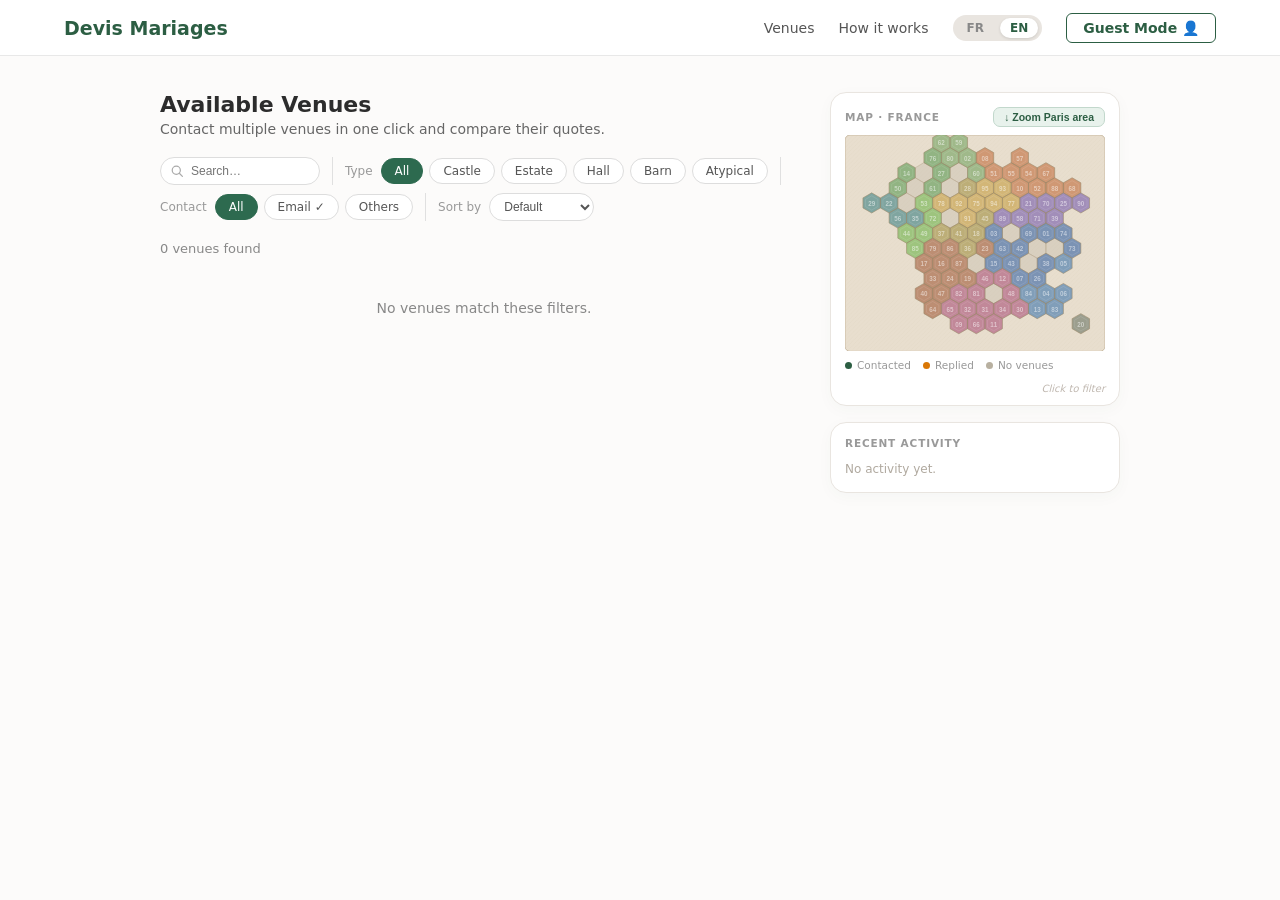
==== frontend/index.html @ 8d4e0001 "Add supervisor account that can always log in SUPERVISOR_EMAIL/SUPERVISOR_PASSWORD in .env define an" ====
<!DOCTYPE html>
<html lang="fr">
<head>
  <meta charset="UTF-8" />
  <meta name="viewport" content="width=device-width, initial-scale=1.0" />
  <title>Devis Mariages</title>
  <style>
    * { box-sizing: border-box; margin: 0; padding: 0; }
    body { font-family: system-ui, sans-serif; background: #f9f9f9; color: #111; }

    /* ── Navbar ── */
    nav {
      background: #fff;
      border-bottom: 1px solid #e8e8e8;
      padding: 0 5%;
      height: 56px;
      display: flex;
      align-items: center;
      justify-content: space-between;
      position: sticky;
      top: 0;
      z-index: 10;
    }
    .nav-logo { font-size: 17px; font-weight: 700; color: #2d6a4f; text-decoration: none; }
    .nav-links { display: flex; gap: 24px; align-items: center; }
    .nav-links a { font-size: 14px; color: #555; text-decoration: none; }
    .nav-links a:hover { color: #2d6a4f; }
    .nav-links .btn-login {
      padding: 6px 16px;
      border: 1px solid #2d6a4f;
      border-radius: 6px;
      color: #2d6a4f;
      font-weight: 600;
    }
    .nav-links .btn-login:hover { background: #2d6a4f; color: #fff; }

    .mode-toggle {
      display: flex;
      align-items: center;
      gap: 6px;
      background: #f3f3f3;
      border-radius: 20px;
      padding: 3px 4px;
      font-size: 12px;
      font-weight: 600;
    }
    .mode-toggle span {
      padding: 3px 10px;
      border-radius: 16px;
      cursor: pointer;
      color: #888;
      transition: all 0.15s;
    }
    .mode-toggle span.active-dev  { background: #fff; color: #e67e22; box-shadow: 0 1px 3px rgba(0,0,0,0.12); }
    .mode-toggle span.active-int  { background: #fff; color: #2d6a4f; box-shadow: 0 1px 3px rgba(0,0,0,0.12); }

    /* ── Container ── */
    .container { width: 75%; margin: 36px auto; }
    h1 { font-size: 22px; margin-bottom: 4px; }
    p.sub { color: #666; font-size: 14px; margin-bottom: 20px; }

    /* ── Dashboard layout (gallery + sidebar) ── */
    .dashboard-layout { display: flex; align-items: flex-start; gap: 22px; }
    .main-col { flex: 1; min-width: 0; }
    .sidebar { width: 290px; flex-shrink: 0; display: flex; flex-direction: column; gap: 16px; position: sticky; top: 20px; }

    /* ── Map card ── */
    .map-card {
      background: #fff;
      border: 1px solid #e9e5e0;
      border-radius: 16px;
      padding: 14px 14px 11px;
      box-shadow: 0 4px 16px rgba(44, 94, 67, 0.03);
    }
    .map-card-header {
      display: flex; justify-content: space-between; align-items: center;
      margin-bottom: 8px;
    }
    .map-card-title {
      font-size: 10.5px; font-weight: 700; color: #999;
      text-transform: uppercase; letter-spacing: 0.08em;
    }
    .map-card-actions { display: flex; gap: 6px; align-items: center; }
    .map-clear-btn {
      font-size: 10px; background: none; border: 1px solid #e9e5e0;
      border-radius: 5px; padding: 1px 7px; cursor: pointer;
      color: #2c5e43; font-weight: 600;
    }
    .map-clear-btn:hover { background: #fafafa; }
    .map-zoom-btn {
      font-size: 10.5px; padding: 3px 10px; border-radius: 7px;
      cursor: pointer; font-weight: 700; border: 1px solid; transition: all 0.2s;
      background: #e8f2ec; border-color: #c2d8cc; color: #2c5e43;
    }
    .map-zoom-btn.active { background: #fbf3e3; border-color: #e0c880; color: #8a6a20; }
    .map-svg-wrap svg { display: block; margin: 0 auto; max-width: 100%; height: auto; }
    .map-svg-wrap .hex-tile { cursor: pointer; }
    .map-svg-wrap .hex-tile.no-venues { cursor: default; }
    .map-legend { display: flex; gap: 12px; padding-top: 8px; flex-wrap: wrap; align-items: center; }
    .map-legend-item { display: flex; gap: 5px; align-items: center; font-size: 10.5px; color: #999; }
    .map-legend-dot { width: 7px; height: 7px; border-radius: 50%; flex-shrink: 0; }
    .map-legend-hint { margin-left: auto; font-size: 10px; color: #c0b8b0; font-style: italic; }

    /* ── Activity feed card ── */
    .activity-card {
      background: #fff;
      border: 1px solid #e9e5e0;
      border-radius: 16px;
      padding: 14px 14px 4px;
      box-shadow: 0 4px 16px rgba(44, 94, 67, 0.03);
      max-height: 420px;
      overflow-y: auto;
    }
    .activity-card-title {
      font-size: 10.5px; font-weight: 700; color: #999;
      text-transform: uppercase; letter-spacing: 0.08em;
      margin-bottom: 13px;
    }
    .feed-empty { font-size: 12px; color: #b0a99f; padding-bottom: 12px; }
    .feed-item { display: flex; gap: 10px; padding-bottom: 15px; position: relative; }
    .feed-line { position: absolute; left: 5px; top: 13px; bottom: 0; width: 1px; background: #e9e5e0; }
    .feed-dot {
      width: 11px; height: 11px; border-radius: 50%; flex-shrink: 0; margin-top: 2px;
      box-shadow: 0 0 0 3px rgba(0,0,0,0.06);
      transition: box-shadow 0.4s;
    }
    .feed-item-new .feed-dot { box-shadow: 0 0 0 4px rgba(44,94,67,0.18); }
    .feed-item-new .feed-action { color: #2c5e43; }
    .feed-body { flex: 1; min-width: 0; }
    .feed-action { font-size: 12.5px; font-weight: 600; color: #1a1a1a; transition: color 0.4s; }
    .feed-venue { font-size: 11.5px; color: #999; overflow: hidden; text-overflow: ellipsis; white-space: nowrap; }
    .feed-time { font-size: 10.5px; color: #c0b8b0; margin-top: 1px; }

    /* ── Outreach choice popover ── */
    .choice-popover {
      position: fixed;
      z-index: 200;
      background: #fff;
      border-radius: 10px;
      box-shadow: 0 8px 28px rgba(0,0,0,0.14), 0 1px 6px rgba(0,0,0,0.07);
      border: 1px solid #e9e5e0;
      overflow: hidden;
      min-width: 200px;
      animation: slideUp 0.14s ease;
    }
    .choice-popover-header { padding: 8px 12px 6px; border-bottom: 1px solid #e9e5e0; }
    .choice-popover-title {
      font-size: 10.5px; font-weight: 700; color: #999;
      text-transform: uppercase; letter-spacing: 0.06em;
    }
    .choice-popover-venue { font-size: 11px; color: #888; margin-top: 1px; overflow: hidden; text-overflow: ellipsis; white-space: nowrap; }
    .choice-popover-body { padding: 5px 6px; }
    .choice-option {
      width: 100%; display: flex; align-items: center; gap: 10px;
      padding: 8px 10px; background: none; border: none; border-radius: 7px;
      cursor: pointer; text-align: left; transition: background 0.12s; font-family: inherit;
    }
    .choice-option:hover { background: #eef4f0; }
    .choice-option.form:hover { background: #faf2e1; }
    .choice-option.disabled { opacity: 0.55; cursor: default; }
    .choice-option.disabled:hover { background: none; }
    .choice-option-icon {
      width: 28px; height: 28px; border-radius: 7px; flex-shrink: 0;
      display: flex; align-items: center; justify-content: center;
    }
    .choice-option-icon.email { background: #e8f2ec; }
    .choice-option-icon.form { background: #fbf3e3; }
    .choice-option-icon.call { background: #f0f0f0; }
    .choice-option-text { display: flex; flex-direction: column; }
    .choice-option-label { font-size: 12.5px; font-weight: 600; color: #1a1a1a; display: flex; align-items: center; gap: 6px; }
    .choice-option-desc { font-size: 10.5px; color: #999; }
    .choice-soon-badge {
      font-size: 9px; font-weight: 700; padding: 1px 5px; border-radius: 5px;
      background: #f0f0f0; color: #999; text-transform: uppercase; letter-spacing: 0.05em;
    }
    .choice-divider { margin: 3px 0 2px; border-top: 1px dashed #e9e5e0; }

    /* ── Auto-fill form modal ── */
    .autoform-card { width: 560px; }
    .autoform-header {
      padding: 16px 20px 14px; border-bottom: 1px solid #eee;
      display: flex; justify-content: space-between; align-items: flex-start;
    }
    .autoform-title { font-size: 14.5px; font-weight: 700; color: #1a1a1a; }
    .autoform-subtitle { font-size: 12px; color: #999; margin-top: 2px; }
    .autoform-header-actions { display: flex; gap: 8px; align-items: center; }
    .autoform-link {
      font-size: 10.5px; color: #b8975e; text-decoration: none;
      border: 1px solid #e0c880; border-radius: 6px; padding: 2px 8px; font-weight: 600;
    }
    .autoform-link:hover { background: #fbf3e3; }
    .autoform-badge {
      font-size: 10.5px; padding: 2px 9px; background: #fbf3e3; color: #b8975e;
      border-radius: 8px; font-weight: 700;
    }
    .autoform-info {
      padding: 8px 20px; background: #fffbeb; border-bottom: 1px solid #fde68a;
      font-size: 12px; color: #92400e;
    }
    .autoform-fields {
      overflow-y: auto; padding: 14px 20px;
      display: flex; flex-direction: column; gap: 11px; max-height: 50vh;
    }
    .autoform-field-head { display: flex; justify-content: space-between; margin-bottom: 4px; }
    .autoform-field-label {
      font-size: 10.5px; font-weight: 700; color: #999;
      text-transform: uppercase; letter-spacing: 0.04em;
    }
    .autoform-required { color: #e57373; margin-left: 3px; }
    .autoform-field-status { font-size: 10px; color: #f59e0b; transition: color 0.2s; }
    .autoform-field-status.auto { color: #aaa; }
    .autoform-field-status.filled { color: #2c5e43; font-weight: 700; }
    .autoform-input {
      width: 100%; padding: 8px 11px; border: 1px solid #e9e5e0; border-radius: 7px;
      font-size: 12px; background: #fafaf8; outline: none; font-family: 'DM Sans', sans-serif;
      color: #1a1a1a; transition: all 0.25s;
    }
    textarea.autoform-input { resize: none; }
    .autoform-input.unmapped { border-color: #fcd34d; background: #fffbeb; }
    .autoform-input.filled { border-color: #a7c4b3; background: #e8f2ec; }
    .autoform-checkbox-row {
      display: flex; align-items: flex-start; gap: 8px; padding: 8px 10px;
      border: 1px solid #e9e5e0; border-radius: 7px; cursor: pointer;
      font-size: 11.5px; color: #666; background: #fafaf8; transition: all 0.25s;
    }
    .autoform-checkbox-row.unmapped { border-color: #fcd34d; background: #fffbeb; }
    .autoform-checkbox-row.filled { border-color: #a7c4b3; background: #e8f2ec; }
    .autoform-checkbox { margin-top: 2px; flex-shrink: 0; cursor: pointer; }
    .autoform-checkbox-label { flex: 1; line-height: 1.4; }
    .autoform-checkbox-row .autoform-field-status { flex-shrink: 0; }
    .autoform-footer {
      padding: 12px 20px; border-top: 1px solid #eee; background: #faf9f7;
      border-bottom-left-radius: 16px; border-bottom-right-radius: 16px;
      display: flex; justify-content: space-between; align-items: center;
    }
    .autoform-btn-fill, .autoform-btn-submit {
      padding: 8px 20px; border: none; border-radius: 7px;
      font-size: 12.5px; font-weight: 700; cursor: pointer; color: #fff;
    }
    .autoform-btn-fill { background: #b8975e; }
    .autoform-btn-fill:disabled { background: #ccc; cursor: default; }
    .autoform-btn-submit { background: #2c5e43; }
    .autoform-btn-submit:disabled { background: #a2bcae; cursor: default; }
    .autoform-done { font-size: 12px; color: #2c5e43; font-weight: 700; }

    /* ── Filter bar ── */
    .filters { display: flex; flex-wrap: wrap; gap: 8px; margin-bottom: 20px; }
    .filters-group { display: flex; gap: 6px; flex-wrap: wrap; align-items: center; }
    .filters-label { font-size: 12px; color: #999; margin-right: 2px; }

    .chip {
      padding: 5px 13px;
      border: 1px solid #ddd;
      border-radius: 20px;
      font-size: 12px;
      cursor: pointer;
      background: #fff;
      color: #555;
      transition: all 0.15s;
      white-space: nowrap;
    }
    .chip:hover { border-color: #2d6a4f; color: #2d6a4f; }
    .chip.active { background: #2d6a4f; border-color: #2d6a4f; color: #fff; }

    .divider { width: 1px; background: #e0e0e0; align-self: stretch; margin: 0 4px; }

    .sort-select {
      padding: 5px 10px;
      border: 1px solid #ddd;
      border-radius: 20px;
      font-size: 12px;
      color: #555;
      background: #fff;
      cursor: pointer;
      outline: none;
    }

    /* ── Count ── */
    .count { font-size: 13px; color: #888; margin-bottom: 12px; }

    /* ── Search box ── */
    .search-wrap { position: relative; display: flex; align-items: center; }
    .search-icon { position: absolute; left: 11px; pointer-events: none; }
    .search-input {
      padding: 6px 26px 6px 30px;
      border: 1px solid #ddd;
      border-radius: 18px;
      font-size: 12px;
      outline: none;
      background: #fff;
      color: #1a1a1a;
      width: 160px;
      transition: border-color 0.15s;
    }
    .search-input:focus { border-color: #2d6a4f; }
    .search-clear {
      position: absolute; right: 8px;
      background: none; border: none;
      font-size: 14px; color: #aaa;
      cursor: pointer; line-height: 1; padding: 0;
    }
    .search-clear:hover { color: #555; }

    /* ── Venue gallery grid ── */
    .venue-grid {
      display: grid;
      grid-template-columns: repeat(auto-fill, minmax(216px, 1fr));
      gap: 14px;
    }
    .venue-card {
      background: #fff;
      border: 1.5px solid #e0e0e0;
      border-radius: 12px;
      overflow: hidden;
      box-shadow: 0 1px 5px rgba(0,0,0,0.05);
      transition: box-shadow 0.15s, border-color 0.15s;
    }
    .venue-card:hover { box-shadow: 0 4px 14px rgba(0,0,0,0.09); }
    .venue-card.status-contacted,
    .venue-card.status-replied { border-color: #a7c4b3; }
    .venue-card.status-retained { border-color: #b8975e; }

    .venue-photo {
      height: 124px;
      position: relative;
      overflow: hidden;
      display: flex;
      align-items: center;
      justify-content: center;
    }
    .venue-photo-label {
      font-size: 10px;
      color: #a09490;
      font-family: monospace;
      letter-spacing: 0.06em;
    }
    .venue-photo.type-château  { background: repeating-linear-gradient(135deg, #ede8f8, #ede8f8 10px, #ddd4f0 10px, #ddd4f0 20px); }
    .venue-photo.type-domaine  { background: repeating-linear-gradient(135deg, #e8f2ec, #e8f2ec 10px, #d6e8dd 10px, #d6e8dd 20px); }
    .venue-photo.type-salle    { background: repeating-linear-gradient(135deg, #f5ede4, #f5ede4 10px, #ecddd0 10px, #ecddd0 20px); }
    .venue-photo.type-ferme    { background: repeating-linear-gradient(135deg, #f0eadf, #f0eadf 10px, #e4d8c8 10px, #e4d8c8 20px); }
    .venue-photo.type-atypique { background: repeating-linear-gradient(135deg, #f0f0e8, #f0f0e8 10px, #e4e4d0 10px, #e4e4d0 20px); }
    .venue-photo-img {
      position: absolute; inset: 0;
      width: 100%; height: 100%;
      object-fit: cover;
    }

    .photo-status-badge {
      position: absolute; top: 8px; right: 8px;
      font-size: 9.5px; font-weight: 700;
      color: #fff; padding: 2px 7px; border-radius: 8px;
    }
    .photo-status-badge.status-retained  { background: #b8975e; }
    .photo-status-badge.status-replied   { background: #d97706; }
    .photo-status-badge.status-contacted { background: rgba(44,94,67,0.82); }
    .photo-contact-badge {
      position: absolute; bottom: 7px; left: 7px;
      color: #fff;
      font-size: 9px; font-weight: 700; padding: 2px 7px; border-radius: 6px;
    }
    .photo-contact-badge.badge-email-verified { background: rgba(44,94,67,0.9); }
    .photo-contact-badge.badge-email          { background: rgba(122,112,104,0.9); }
    .photo-contact-badge.badge-form           { background: rgba(184,151,94,0.9); }
    .photo-contact-badge.badge-phone          { background: rgba(90,90,90,0.9); }

    .venue-card-body { padding: 9px 11px 11px; }
    .venue-card-name {
      font-size: 12.5px; font-weight: 600; color: #1a1a1a;
      line-height: 1.3; margin-bottom: 3px;
      overflow: hidden; text-overflow: ellipsis; white-space: nowrap;
    }
    .venue-card-meta { font-size: 11px; color: #888; margin-bottom: 4px; }
    .venue-card-price { font-size: 10.5px; color: #a09488; margin-bottom: 7px; }
    .venue-card-price span { font-style: italic; }
    .venue-card-meta a { color: #2d6a4f; text-decoration: none; }
    .venue-card-meta a:hover { text-decoration: underline; }

    .status-picker { display: flex; gap: 3px; margin-bottom: 8px; }
    .status-btn {
      flex: 1; padding: 3px 0;
      font-size: 9px; font-weight: 700; letter-spacing: 0.02em;
      border: 1.5px solid #e5e0db; border-radius: 5px;
      background: transparent; color: #bbb;
      cursor: pointer; transition: all 0.13s;
    }
    .status-btn:hover:not(.active) { border-color: #bbb; color: #888; }
    .status-btn.active[data-status="none"]      { background: #c8c2bb; border-color: #c8c2bb; color: #fff; }
    .status-btn.active[data-status="contacted"] { background: #2c5e43; border-color: #2c5e43; color: #fff; }
    .status-btn.active[data-status="replied"]   { background: #d97706; border-color: #d97706; color: #fff; }
    .status-btn.active[data-status="retained"]  { background: #b8975e; border-color: #b8975e; color: #fff; }

    .venue-card-footer { display: flex; align-items: center; justify-content: space-between; }
    .venue-type-chip { font-size: 10px; font-weight: 600; padding: 2px 7px; border-radius: 10px; }
    .venue-type-chip.château  { background: #f3f0ff; color: #7c3aed; }
    .venue-type-chip.domaine  { background: #e8f2ec; color: #2c5e43; }
    .venue-type-chip.salle    { background: #fff7ed; color: #c2410c; }
    .venue-type-chip.ferme    { background: #fdf4ff; color: #9333ea; }
    .venue-type-chip.atypique { background: #fef9c3; color: #92400e; }

    button.venue-card-action {
      font-size: 10.5px; padding: 4px 10px;
      background: #2d6a4f; color: #fff;
      border: none; border-radius: 6px;
      cursor: pointer; font-weight: 600;
      transition: background 0.2s;
    }
    button.venue-card-action:disabled { cursor: wait; opacity: 0.75; }
    button.venue-card-action.contacted { background: #a7c4b3; }

    .state-msg { color: #888; font-size: 14px; padding: 32px 0; text-align: center; }

    /* ── Global Updates ── */
    body { font-family: system-ui, sans-serif; background: #fcfbfa; color: #2c2c2c; }
    .nav-logo { color: #2c5e43; font-family: system-ui, sans-serif; font-size: 19px; }
    .nav-links .btn-login { border-color: #2c5e43; color: #2c5e43; transition: all 0.2s; }
    .nav-links .btn-login:hover { background: #2c5e43; color: #fff; }
    .mode-toggle span.active-int { color: #2c5e43; }
    
    .form-group {
      margin-bottom: 18px;
      display: flex;
      flex-direction: column;
      gap: 6px;
    }
    .form-group label {
      font-size: 11px;
      font-weight: 600;
      color: #888;
      text-transform: uppercase;
      letter-spacing: 0.5px;
    }
    .form-group input, .form-group textarea {
      padding: 10px 14px;
      border: 1px solid #ddd;
      border-radius: 8px;
      font-size: 14px;
      background: #fafafa;
      color: #111;
      outline: none;
      transition: all 0.2s;
    }
    .form-group input:focus, .form-group textarea:focus {
      border-color: #2c5e43;
      background: #fff;
      box-shadow: 0 0 0 3px rgba(44, 94, 67, 0.1);
    }
    .form-row {
      display: flex;
      gap: 12px;
    }
    .form-row .form-group {
      flex: 1;
    }

    /* ── Wedding Project Card ── */
    .project-card {
      background: #fff;
      border: 1px solid #e9e5e0;
      border-radius: 16px;
      padding: 20px 24px;
      margin-bottom: 24px;
      box-shadow: 0 4px 16px rgba(44, 94, 67, 0.03);
    }
    .project-header {
      display: flex;
      justify-content: space-between;
      align-items: center;
    }
    .project-header h3 {
      font-size: 16px;
      color: #2c5e43;
      font-weight: 700;
      margin-bottom: 2px;
    }
    .project-sub {
      font-size: 13px;
      color: #666;
    }
    .btn-edit-project {
      padding: 6px 14px;
      background: #fff;
      border: 1px solid #2c5e43;
      color: #2c5e43;
      border-radius: 8px;
      font-size: 12px;
      font-weight: 600;
      cursor: pointer;
      transition: all 0.2s;
    }
    .btn-edit-project:hover {
      background: #2c5e43;
      color: #fff;
    }
    .project-divider {
      border: 0;
      height: 1px;
      background: #e9e5e0;
      margin: 16px 0;
    }
    .project-form {
      transition: all 0.3s ease;
    }
    .project-footer {
      display: flex;
      justify-content: space-between;
      align-items: center;
      margin-top: 12px;
    }
    .save-indicator {
      font-size: 12px;
      color: #2c5e43;
      font-weight: 500;
      opacity: 0;
      transition: opacity 0.3s;
    }
    .save-indicator.visible {
      opacity: 1;
    }
    .btn-reset-profile {
      background: none;
      border: none;
      color: #c0392b;
      font-size: 12px;
      cursor: pointer;
      text-decoration: underline;
    }
    .btn-reset-profile:hover { color: #a93226; }

    /* ── Modal Overlay ── */
    .modal-overlay {
      position: fixed;
      top: 0; left: 0; width: 100vw; height: 100vh;
      background: rgba(0, 0, 0, 0.4);
      backdrop-filter: blur(8px);
      z-index: 500;
      display: flex;
      align-items: center;
      justify-content: center;
    }
    .modal-card {
      background: #fff;
      border-radius: 16px;
      width: 650px;
      max-width: 90%;
      max-height: 90vh;
      box-shadow: 0 20px 48px rgba(0, 0, 0, 0.15);
      display: flex;
      flex-direction: column;
      animation: slideUp 0.3s ease;
    }
    .modal-header {
      padding: 20px 24px;
      border-bottom: 1px solid #eee;
      display: flex;
      justify-content: space-between;
      align-items: center;
    }
    .modal-header h3 {
      font-size: 16px;
      color: #2c5e43;
      font-weight: 700;
    }
    .modal-close {
      background: none;
      border: none;
      font-size: 24px;
      cursor: pointer;
      color: #888;
    }
    .modal-close:hover { color: #111; }
    
    .email-envelope {
      background: #faf9f7;
      padding: 16px 24px;
      border-bottom: 1px solid #eee;
      display: flex;
      flex-direction: column;
      gap: 8px;
    }
    .envelope-row {
      display: flex;
      font-size: 13px;
    }
    .envelope-label {
      font-weight: 600;
      color: #777;
      width: 70px;
    }
    .envelope-val {
      color: #222;
      flex: 1;
      font-family: monospace;
    }
    
    .email-body-container {
      flex: 1;
      padding: 20px;
      background: #fff;
      overflow-y: auto;
      min-height: 300px;
    }
    .preview-iframe {
      width: 100%;
      height: 100%;
      border: none;
      min-height: 320px;
    }
    
    .modal-warning {
      background: #fff3cd;
      border-top: 1px solid #ffeeba;
      color: #856404;
      padding: 12px 24px;
      font-size: 13px;
    }
    
    .modal-actions {
      padding: 16px 24px;
      border-top: 1px solid #eee;
      display: flex;
      justify-content: flex-end;
      gap: 12px;
      background: #faf9f7;
      border-bottom-left-radius: 16px;
      border-bottom-right-radius: 16px;
    }
    .btn-modal-cancel {
      padding: 10px 18px;
      background: #fff;
      border: 1px solid #ddd;
      border-radius: 8px;
      color: #555;
      font-weight: 600;
      cursor: pointer;
      font-size: 13px;
    }
    .btn-modal-cancel:hover { background: #fafafa; }
    .btn-modal-send {
      padding: 10px 24px;
      background: #2c5e43;
      color: #fff;
      border: none;
      border-radius: 8px;
      font-weight: 600;
      cursor: pointer;
      font-size: 13px;
      transition: background 0.2s;
    }
    .btn-modal-send:hover { background: #224933; }
    .btn-modal-send:disabled {
      background: #a2bcae;
      cursor: not-allowed;
    }

    /* Helper styles */
    .hidden { display: none !important; }
    
    @keyframes slideUp {
      from { opacity: 0; transform: translateY(20px); }
      to { opacity: 1; transform: translateY(0); }
    }
    
    .badge-contacted {
      background: #d4edda;
      color: #155724;
      font-weight: 600;
    }
    
    .mode-toggle span.active-lang {
      background: #fff;
      color: #2c5e43;
      box-shadow: 0 1px 3px rgba(0,0,0,0.12);
    }
  </style>
</head>
<body>

  <nav>
    <a class="nav-logo" href="/">Devis Mariages</a>
    <div class="nav-links">
      <a href="#" data-i18n="nav_venues">Nos lieux</a>
      <a href="#" data-i18n="nav_how">Comment ça marche</a>
      <div class="mode-toggle hidden" id="admin-mode-toggle">
        <span id="mode-dev" onclick="setMode('dev')">DEV</span>
        <span id="mode-int" onclick="setMode('int')">INT</span>
      </div>
      <div class="mode-toggle" style="background: #e9e5e0">
        <span id="lang-fr" onclick="setLanguage('fr')">FR</span>
        <span id="lang-en" onclick="setLanguage('en')">EN</span>
      </div>
      <a href="#" class="btn-login" id="user-display" onclick="resetProfile()">Mode Invité</a>
    </div>
  </nav>

  <div class="container">
   <div class="dashboard-layout">
    <div class="main-col">
    <!-- Wedding Project Settings Card -->
    <div id="project-card" class="project-card hidden">
      <div class="project-header">
        <div>
          <h3 data-i18n="project_card_title">Mon Projet de Mariage</h3>
          <p class="project-sub" id="project-summary-text">Aucun projet configuré</p>
        </div>
        <button class="btn-edit-project" id="btn-toggle-project" onclick="toggleProjectForm()" data-i18n="project_card_btn_edit">Modifier le projet</button>
      </div>
      
      <!-- Edit form (collapsible) -->
      <div id="project-form" class="project-form hidden">
        <hr class="project-divider" />
        <div class="form-row">
          <div class="form-group">
            <label for="form-couple-name" data-i18n="project_label_couple">Noms des mariés</label>
            <input type="text" id="form-couple-name" oninput="saveProjectData()" data-i18n-placeholder="project_placeholder_couple" placeholder="ex: Alice & Bob" />
          </div>
          <div class="form-group">
            <label for="form-event-date" data-i18n="project_label_date">Date prévue</label>
            <input type="text" id="form-event-date" oninput="saveProjectData()" data-i18n-placeholder="project_placeholder_date" placeholder="ex: 15 Septembre 2026" />
          </div>
        </div>
        <div class="form-row">
          <div class="form-group">
            <label for="form-guest-count" data-i18n="project_label_guests">Invités</label>
            <input type="number" id="form-guest-count" oninput="saveProjectData()" data-i18n-placeholder="project_placeholder_guests" placeholder="ex: 120" />
          </div>
          <div class="form-group">
            <label for="form-budget" data-i18n="project_label_budget">Budget</label>
            <input type="text" id="form-budget" oninput="saveProjectData()" data-i18n-placeholder="project_placeholder_budget" placeholder="ex: 15 000 €" />
          </div>
        </div>
        <div class="form-group">
          <label for="form-notes" data-i18n="project_label_notes">Informations complémentaires</label>
          <textarea id="form-notes" rows="2" oninput="saveProjectData()" data-i18n-placeholder="project_placeholder_notes" placeholder="ex: Hébergement requis pour 20 personnes..."></textarea>
        </div>
        <div class="project-footer">
          <span class="save-indicator" id="save-status" data-i18n="project_footer_save">Sauvegarde auto ✓</span>
          <button class="btn-reset-profile" onclick="resetProfile()" data-i18n="project_footer_reset">Réinitialiser le profil</button>
        </div>
      </div>
    </div>

    <h1 data-i18n="main_title">Lieux disponibles</h1>
    <p class="sub" id="main-desc-paragraph">Contactez plusieurs lieux en un clic et comparez leurs devis.</p>

    <div class="filters">
      <div class="filters-group">
        <div class="search-wrap">
          <svg class="search-icon" width="13" height="13" viewBox="0 0 16 16" fill="none">
            <circle cx="6.5" cy="6.5" r="5" stroke="#aaa" stroke-width="1.5"/>
            <path d="M10.5 10.5L14 14" stroke="#aaa" stroke-width="1.5" stroke-linecap="round"/>
          </svg>
          <input type="text" id="venue-search" class="search-input" data-i18n-placeholder="search_placeholder" placeholder="Rechercher…" oninput="onSearchInput(this.value)" />
          <button id="search-clear" class="search-clear hidden" onclick="clearSearch()">×</button>
        </div>
      </div>
      <div class="divider"></div>
      <div class="filters-group">
        <span class="filters-label" data-i18n="filter_type">Type</span>
        <span class="chip active" data-filter="type" data-value="" data-i18n="chip_all">Tous</span>
        <span class="chip" data-filter="type" data-value="château" data-i18n="chip_château">Château</span>
        <span class="chip" data-filter="type" data-value="domaine" data-i18n="chip_domaine">Domaine</span>
        <span class="chip" data-filter="type" data-value="salle" data-i18n="chip_salle">Salle</span>
        <span class="chip" data-filter="type" data-value="ferme" data-i18n="chip_ferme">Ferme</span>
        <span class="chip" data-filter="type" data-value="atypique" data-i18n="chip_atypique">Atypique</span>
      </div>
      <div class="divider"></div>
      <div class="filters-group">
        <span class="filters-label" data-i18n="filter_contact">Contact</span>
        <span class="chip active" data-filter="contact" data-value="" data-i18n="chip_all">Tous</span>
        <span class="chip" data-filter="contact" data-value="email" data-i18n="chip_email_verified">Email ✓</span>
        <span class="chip" data-filter="contact" data-value="other" data-i18n="chip_other">Autres</span>
      </div>
      <div class="divider"></div>
      <div class="filters-group">
        <span class="filters-label" data-i18n="filter_sort">Trier</span>
        <select class="sort-select" id="sort">
          <option value="default" data-i18n="sort_default">Par défaut</option>
          <option value="name" data-i18n="sort_name">Nom A–Z</option>
          <option value="dept" data-i18n="sort_dept">Département</option>
        </select>
      </div>
    </div>

    <div class="count" id="count"></div>
    <div id="venue-list"></div>
    </div>

    <!-- Sidebar -->
    <aside class="sidebar">
      <div class="map-card">
        <div class="map-card-header">
          <span class="map-card-title" data-i18n="map_title">Carte · France</span>
          <div class="map-card-actions">
            <button id="map-clear-btn" class="map-clear-btn hidden" onclick="setSelectedDept(null)" data-i18n="map_btn_clear">← Tout</button>
            <button id="map-zoom-btn" class="map-zoom-btn" onclick="toggleIdfMode()"></button>
          </div>
        </div>
        <div class="map-svg-wrap" id="hex-map"></div>
        <div class="map-legend">
          <div class="map-legend-item"><span class="map-legend-dot" style="background:#2c5e43"></span><span data-i18n="map_legend_contacted">Contacté</span></div>
          <div class="map-legend-item"><span class="map-legend-dot" style="background:#d97706"></span><span data-i18n="map_legend_replied">Répondu</span></div>
          <div class="map-legend-item"><span class="map-legend-dot" style="background:#b8b0a0"></span><span data-i18n="map_legend_no_venues">Sans lieu</span></div>
          <span class="map-legend-hint" data-i18n="map_legend_hint">Cliquer pour filtrer</span>
        </div>
      </div>

      <div class="activity-card">
        <div class="activity-card-title" data-i18n="feed_title">Activité récente</div>
        <div id="feed-list"></div>
      </div>
    </aside>
   </div>
  </div>

  <!-- Email Preview Modal -->
  <div id="preview-modal" class="modal-overlay hidden">
    <div class="modal-card">
      <div class="modal-header">
        <h3 data-i18n="modal_title">Aperçu de la demande de devis</h3>
        <button class="modal-close" onclick="closePreviewModal()">&times;</button>
      </div>
      <div class="email-envelope">
        <div class="envelope-row">
          <span class="envelope-label" data-i18n="modal_from">De :</span>
          <span class="envelope-val" id="preview-from"></span>
        </div>
        <div class="envelope-row">
          <span class="envelope-label" data-i18n="modal_to">À :</span>
          <span class="envelope-val" id="preview-to"></span>
        </div>
        <div class="envelope-row">
          <span class="envelope-label" data-i18n="modal_subject">Sujet :</span>
          <span class="envelope-val" id="preview-subject"></span>
        </div>
      </div>
      <div class="email-body-container">
        <iframe id="preview-iframe" class="preview-iframe"></iframe>
      </div>
      <div class="modal-warning hidden" id="dev-warning">
        ⚠️ <span id="dev-warning-text">Mode DEV actif : L'email de test sera redirigé vers l'adresse de test et non au lieu réel.</span>
      </div>
      <div class="modal-actions">
        <button class="btn-modal-cancel" onclick="closePreviewModal()" data-i18n="modal_btn_cancel">Annuler</button>
        <button class="btn-modal-send" id="btn-confirm-send" onclick="sendOutreachEmail()" data-i18n="modal_btn_confirm">Confirmer l'envoi</button>
      </div>
    </div>
  </div>

  <!-- Outreach choice popover -->
  <div id="choice-popover" class="choice-popover hidden" data-choice-popover>
    <div class="choice-popover-header">
      <div class="choice-popover-title" data-i18n="outreach_popover_title">Contacter</div>
      <div class="choice-popover-venue" id="choice-popover-venue"></div>
    </div>
    <div class="choice-popover-body">
      <button class="choice-option email" id="choice-opt-email" onclick="chooseEmailOption()">
        <span class="choice-option-icon email">
          <svg width="14" height="14" viewBox="0 0 20 20" fill="none"><rect x="2" y="5" width="16" height="11" rx="2" stroke="#2c5e43" stroke-width="1.5"/><path d="M2 7l8 5 8-5" stroke="#2c5e43" stroke-width="1.5" stroke-linejoin="round"/></svg>
        </span>
        <span class="choice-option-text">
          <span class="choice-option-label" data-i18n="outreach_opt_email_label">Envoyer un email</span>
          <span class="choice-option-desc" id="choice-opt-email-desc" data-i18n="outreach_opt_email_desc">Demande de devis par email</span>
        </span>
      </button>
      <button class="choice-option form" id="choice-opt-form" onclick="chooseFormOption()">
        <span class="choice-option-icon form">
          <svg width="14" height="14" viewBox="0 0 20 20" fill="none"><rect x="4" y="2" width="12" height="16" rx="2" stroke="#b8975e" stroke-width="1.5"/><path d="M7 7h6M7 10h6M7 13h4" stroke="#b8975e" stroke-width="1.5" stroke-linecap="round"/></svg>
        </span>
        <span class="choice-option-text">
          <span class="choice-option-label" data-i18n="outreach_opt_form_label">Remplir le formulaire</span>
          <span class="choice-option-desc" data-i18n="outreach_opt_form_desc">Auto-remplissage du formulaire</span>
        </span>
      </button>
      <div class="choice-divider"></div>
      <div class="choice-option call disabled">
        <span class="choice-option-icon call">
          <svg width="14" height="14" viewBox="0 0 20 20" fill="none"><path d="M5.5 3C6.1 3 6.6 3.4 6.8 4L7.7 6.5c.2.5.1 1.1-.3 1.4L6 9.2c.6 1.2 1.6 2.2 2.8 2.8l1.3-1.4c.4-.4.9-.5 1.4-.3l2.5.9c.6.2 1 .7 1 1.3v2.5C15 15.6 14.4 16 13.7 16 7.2 16 2 10.8 2 4.3 2 3.6 2.4 3 3 3h2.5z" stroke="#888" stroke-width="1.4" stroke-linejoin="round"/></svg>
        </span>
        <span class="choice-option-text">
          <span class="choice-option-label">
            <span data-i18n="outreach_opt_call_label">Appel automatique</span>
            <span class="choice-soon-badge" data-i18n="outreach_opt_soon">Bientôt</span>
          </span>
          <span class="choice-option-desc" data-i18n="outreach_opt_call_desc">Prise de contact par téléphone</span>
        </span>
      </div>
    </div>
  </div>

  <!-- Auto-fill form modal -->
  <div id="autoform-modal" class="modal-overlay hidden">
    <div class="modal-card autoform-card">
      <div class="autoform-header">
        <div>
          <div class="autoform-title" data-i18n="autoform_title">Remplissage automatique du formulaire</div>
          <div class="autoform-subtitle" id="autoform-venue-meta"></div>
        </div>
        <div class="autoform-header-actions">
          <a id="autoform-link" class="autoform-link hidden" target="_blank" rel="noopener noreferrer" data-i18n="autoform_open_link">Ouvrir ↗</a>
          <span class="autoform-badge" data-i18n="autoform_badge">Formulaire web</span>
          <button class="modal-close" onclick="closeAutoFormModal()">&times;</button>
        </div>
      </div>
      <div class="autoform-info" id="autoform-info"></div>
      <div class="autoform-fields" id="autoform-fields"></div>
      <div class="autoform-footer">
        <button class="btn-modal-cancel" onclick="closeAutoFormModal()" data-i18n="modal_btn_cancel">Annuler</button>
        <div id="autoform-actions"></div>
      </div>
    </div>
  </div>

  <script src="/auth.js"></script>
  <script>
    // ── Translation Dictionary ───────────────────────────────────────────────
    const TRANSLATIONS = {
      fr: {
        page_title: "Devis Mariages",
        nav_venues: "Nos lieux",
        nav_how: "Comment ça marche",
        nav_guest: "Mode Invité",
        nav_hello: "Bonjour",
        project_card_title: "Mon Projet de Mariage",
        project_card_no_config: "Aucun projet configuré",
        project_card_btn_edit: "Modifier le projet",
        project_card_btn_close: "Fermer",
        project_label_couple: "Noms des mariés",
        project_label_date: "Date prévue",
        project_label_guests: "Invités",
        project_label_budget: "Budget",
        project_label_notes: "Informations complémentaires",
        project_footer_save: "Sauvegarde auto ✓",
        project_footer_reset: "Se déconnecter",
        project_placeholder_couple: "ex: Alice & Bob",
        project_placeholder_date: "ex: 15 Septembre 2026",
        project_placeholder_guests: "ex: 120",
        project_placeholder_budget: "ex: 15 000 €",
        project_placeholder_notes: "ex: Hébergement requis pour 20 personnes...",
        not_defined: "Non définie",
        no_budget: "Non défini",
        main_title: "Lieux disponibles",
        main_desc: "Contactez plusieurs lieux en un clic et comparez leurs devis.",
        main_desc_contacted_one: "Contactez plusieurs lieux en un clic. Vous avez déjà contacté {count} lieu !",
        main_desc_contacted_many: "Contactez plusieurs lieux en un clic. Vous avez déjà contacté {count} lieux !",
        filter_type: "Type",
        filter_contact: "Contact",
        filter_sort: "Trier",
        sort_default: "Par défaut",
        sort_name: "Nom A–Z",
        sort_dept: "Département",
        chip_all: "Tous",
        chip_other: "Autres",
        chip_email_verified: "Email ✓",
        chip_château: "Château",
        chip_domaine: "Domaine",
        chip_salle: "Salle",
        chip_ferme: "Ferme",
        chip_atypique: "Atypique",
        count_found_one: "{count} lieu trouvé",
        count_found_many: "{count} lieux trouvés",
        venue_website: "Site web ↗",
        venue_btn_resend: "Renvoyer",
        venue_btn_contact: "Contacter",
        search_placeholder: "Rechercher…",
        status_none: "Aucun",
        status_contacted: "Contacté",
        status_replied: "Répondu",
        status_retained: "Retenu",
        badge_form_only: "Formulaire web",
        badge_email_verified: "Email ✓",
        badge_email: "Email",
        badge_phone_only: "Téléphone",
        venue_price_label: "Prix estimé :",
        venue_price_soon: "bientôt",
        map_title: "Carte · France",
        map_btn_clear: "← Tout",
        map_btn_zoom_in: "↓ Zoom IDF",
        map_btn_zoom_out: "↑ Toute la France",
        map_legend_contacted: "Contacté",
        map_legend_replied: "Répondu",
        map_legend_no_venues: "Sans lieu",
        map_legend_hint: "Cliquer pour filtrer",
        map_dept_venues_one: "lieu",
        map_dept_venues_many: "lieux",
        feed_title: "Activité récente",
        feed_empty: "Aucune activité pour l'instant.",
        feed_action_contacted: "Contacté",
        feed_action_replied: "Réponse reçue",
        feed_action_retained: "Lieu retenu ★",
        feed_action_email_sent: "Email envoyé",
        feed_action_form_submitted: "Formulaire soumis",
        feed_time_now: "À l'instant",
        feed_time_minutes: "Il y a {n} min",
        feed_time_hours: "Il y a {n} h",
        feed_time_yesterday: "Hier {time}",
        outreach_popover_title: "Contacter",
        outreach_opt_email_label: "Envoyer un email",
        outreach_opt_email_desc: "Demande de devis par email",
        outreach_opt_email_unavailable: "Email non disponible pour ce lieu",
        outreach_opt_form_label: "Remplir le formulaire",
        outreach_opt_form_desc: "Auto-remplissage du formulaire",
        outreach_opt_call_label: "Appel automatique",
        outreach_opt_call_desc: "Prise de contact par téléphone",
        outreach_opt_soon: "Bientôt",
        autoform_title: "Remplissage automatique du formulaire",
        autoform_badge: "Formulaire web",
        autoform_open_link: "Ouvrir ↗",
        autoform_info_full: "Tous les champs peuvent être remplis automatiquement depuis votre projet.",
        autoform_info_partial: "{mapped}/{total} champs mappés. {unmapped} champ(s) à remplir manuellement.",
        autoform_status_filled: "✓ rempli",
        autoform_status_auto: "auto ←",
        autoform_status_manual: "⚠ manuel",
        autoform_field_name: "Nom complet",
        autoform_field_email: "Email",
        autoform_field_phone: "Téléphone",
        autoform_field_date: "Date souhaitée",
        autoform_field_guests: "Nombre d'invités",
        autoform_field_message: "Message",
        autoform_btn_fill: "Remplir automatiquement →",
        autoform_btn_filling: "Remplissage…",
        autoform_btn_submit: "Soumettre le formulaire →",
        autoform_btn_submitting: "Soumission Playwright…",
        autoform_done: "✓ Soumis via Playwright",
        modal_title: "Aperçu de la demande de devis",
        modal_from: "De :",
        modal_to: "À :",
        modal_subject: "Sujet :",
        modal_warning_dev: "⚠️ Mode DEV actif : L'email de test sera redirigé vers l'adresse de test et non au lieu réel.",
        modal_btn_cancel: "Annuler",
        modal_btn_confirm: "Confirmer l'envoi",
        modal_btn_sending: "Envoi en cours…",
        alert_reset_confirm: "Voulez-vous vous déconnecter ? Vos données restent sauvegardées sur votre compte.",
        alert_preview_err: "Erreur de chargement de l'aperçu",
        alert_send_err: "Erreur lors de l'envoi de l'email",
        alert_network_err: "Erreur réseau",
      },
      en: {
        page_title: "Wedding Quotes",
        nav_venues: "Venues",
        nav_how: "How it works",
        nav_guest: "Guest Mode",
        nav_hello: "Hello",
        project_card_title: "My Wedding Project",
        project_card_no_config: "No project configured",
        project_card_btn_edit: "Edit Project",
        project_card_btn_close: "Close",
        project_label_couple: "Couple's Names",
        project_label_date: "Planned Date",
        project_label_guests: "Guests",
        project_label_budget: "Budget",
        project_label_notes: "Additional Info",
        project_footer_save: "Auto-saved ✓",
        project_footer_reset: "Log out",
        project_placeholder_couple: "e.g., Alice & Bob",
        project_placeholder_date: "e.g., September 15, 2026",
        project_placeholder_guests: "e.g., 120",
        project_placeholder_budget: "e.g., 15,000 €",
        project_placeholder_notes: "e.g., Accommodation required for 20 people...",
        not_defined: "Not defined",
        no_budget: "Not defined",
        main_title: "Available Venues",
        main_desc: "Contact multiple venues in one click and compare their quotes.",
        main_desc_contacted_one: "Contact multiple venues in one click. You have already contacted {count} venue!",
        main_desc_contacted_many: "Contact multiple venues in one click. You have already contacted {count} venues!",
        filter_type: "Type",
        filter_contact: "Contact",
        filter_sort: "Sort by",
        sort_default: "Default",
        sort_name: "Name A–Z",
        sort_dept: "Department",
        chip_all: "All",
        chip_other: "Others",
        chip_email_verified: "Email ✓",
        chip_château: "Castle",
        chip_domaine: "Estate",
        chip_salle: "Hall",
        chip_ferme: "Barn",
        chip_atypique: "Atypical",
        count_found_one: "{count} venue found",
        count_found_many: "{count} venues found",
        venue_website: "Website ↗",
        venue_btn_resend: "Resend",
        venue_btn_contact: "Contact",
        search_placeholder: "Search…",
        status_none: "None",
        status_contacted: "Contacted",
        status_replied: "Replied",
        status_retained: "Retained",
        badge_form_only: "Web form",
        badge_email_verified: "Email ✓",
        badge_email: "Email",
        badge_phone_only: "Phone",
        venue_price_label: "Estimated price:",
        venue_price_soon: "soon",
        map_title: "Map · France",
        map_btn_clear: "← All",
        map_btn_zoom_in: "↓ Zoom Paris area",
        map_btn_zoom_out: "↑ All of France",
        map_legend_contacted: "Contacted",
        map_legend_replied: "Replied",
        map_legend_no_venues: "No venues",
        map_legend_hint: "Click to filter",
        map_dept_venues_one: "venue",
        map_dept_venues_many: "venues",
        feed_title: "Recent activity",
        feed_empty: "No activity yet.",
        feed_action_contacted: "Contacted",
        feed_action_replied: "Reply received",
        feed_action_retained: "Venue retained ★",
        feed_action_email_sent: "Email sent",
        feed_action_form_submitted: "Form submitted",
        feed_time_now: "Just now",
        feed_time_minutes: "{n} min ago",
        feed_time_hours: "{n} h ago",
        feed_time_yesterday: "Yesterday {time}",
        outreach_popover_title: "Contact",
        outreach_opt_email_label: "Send an email",
        outreach_opt_email_desc: "Quote request by email",
        outreach_opt_email_unavailable: "Email not available for this venue",
        outreach_opt_form_label: "Fill out the form",
        outreach_opt_form_desc: "Auto-fill the contact form",
        outreach_opt_call_label: "Automated call",
        outreach_opt_call_desc: "Phone outreach",
        outreach_opt_soon: "Soon",
        autoform_title: "Automatic form filling",
        autoform_badge: "Web form",
        autoform_open_link: "Open ↗",
        autoform_info_full: "All fields can be filled in automatically from your project.",
        autoform_info_partial: "{mapped}/{total} fields mapped. {unmapped} field(s) need manual input.",
        autoform_status_filled: "✓ filled",
        autoform_status_auto: "auto ←",
        autoform_status_manual: "⚠ manual",
        autoform_field_name: "Full name",
        autoform_field_email: "Email",
        autoform_field_phone: "Phone",
        autoform_field_date: "Preferred date",
        autoform_field_guests: "Number of guests",
        autoform_field_message: "Message",
        autoform_btn_fill: "Auto-fill →",
        autoform_btn_filling: "Filling…",
        autoform_btn_submit: "Submit form →",
        autoform_btn_submitting: "Submitting via Playwright…",
        autoform_done: "✓ Submitted via Playwright",
        modal_title: "Quote Request Preview",
        modal_from: "From:",
        modal_to: "To:",
        modal_subject: "Subject:",
        modal_warning_dev: "⚠️ DEV Mode Active: The test email will be redirected to your test address, not the actual venue.",
        modal_btn_cancel: "Cancel",
        modal_btn_confirm: "Confirm Send",
        modal_btn_sending: "Sending…",
        alert_reset_confirm: "Do you want to log out? Your data stays saved on your account.",
        alert_preview_err: "Error loading email preview",
        alert_send_err: "Error sending email",
        alert_network_err: "Network error",
      }
    };

    // ── State ─────────────────────────────────────────────────────────────────
    let allVenues = [];
    const activeFilters = { type: "", contact: "" };
    let searchQuery = "";
    let selectedDept = null;
    let idfMode = false;

    // User & Project state
    let userProfile = null;
    let weddingProject = null;
    let contactedVenues = {};
    let venueStatuses = {};
    let activeVenue = null;  // Venue currently open in preview modal
    let currentLang = "fr";

    // Activity feed
    const MAX_FEED = 8;
    let activityFeed = [];
    const FEED_KIND = {
      contacted:      { labelKey: "feed_action_contacted",      color: "#2c5e43" },
      replied:        { labelKey: "feed_action_replied",        color: "#d97706" },
      retained:       { labelKey: "feed_action_retained",       color: "#b8975e" },
      email_sent:     { labelKey: "feed_action_email_sent",     color: "#3b82f6" },
      form_submitted: { labelKey: "feed_action_form_submitted", color: "#b8975e" },
    };

    // Outreach choice popover + auto-form modal
    let choiceVenue = null;
    let autoForm = null;

    // ── Translation Engine ───────────────────────────────────────────────────
    function setLanguage(lang) {
      if (!TRANSLATIONS[lang]) return;
      currentLang = lang;
      
      // Update toggle UI
      document.getElementById("lang-fr").className = lang === "fr" ? "active-lang" : "";
      document.getElementById("lang-en").className = lang === "en" ? "active-lang" : "";

      // Translate text content
      document.querySelectorAll("[data-i18n]").forEach(el => {
        const key = el.getAttribute("data-i18n");
        if (TRANSLATIONS[lang][key]) {
          el.textContent = TRANSLATIONS[lang][key];
        }
      });

      // Translate inputs placeholder
      document.querySelectorAll("[data-i18n-placeholder]").forEach(el => {
        const key = el.getAttribute("data-i18n-placeholder");
        if (TRANSLATIONS[lang][key]) {
          el.placeholder = TRANSLATIONS[lang][key];
        }
      });

      // HTML Document configurations
      document.documentElement.lang = lang;
      document.title = TRANSLATIONS[lang].page_title;

      // Update URL path dynamically using history.pushState without page reloads
      const cleanPath = `/${lang}`;
      if (window.location.pathname !== cleanPath) {
        window.history.pushState(null, "", cleanPath);
      }

      // Save user language preference
      localStorage.setItem("preferred_language", lang);

      // Refresh text variables that display dynamically
      loadProjectIntoUI();
      applyFilters();
      renderHexMap();
      renderActivityFeed();
    }

    function loadLanguage() {
      // 1. Check URL path
      const path = window.location.pathname;
      if (path === "/en") {
        currentLang = "en";
      } else if (path === "/fr") {
        currentLang = "fr";
      } else {
        // 2. Check LocalStorage
        const savedLang = localStorage.getItem("preferred_language");
        if (savedLang) {
          currentLang = savedLang;
        } else {
          // 3. Check Browser
          const browserLang = (navigator.language || "fr").substring(0, 2);
          currentLang = TRANSLATIONS[browserLang] ? browserLang : "fr";
        }
      }
      setLanguage(currentLang);
    }

    // ── Status tracking ───────────────────────────────────────────────────────
    const STATUS_ORDER = ["none", "contacted", "replied", "retained"];
    const STATUS_SHORT = {
      fr: { none: "—", contacted: "Cont.", replied: "Rép.", retained: "Ret." },
      en: { none: "—", contacted: "Cont.", replied: "Repl.", retained: "Kept" }
    };

    function venueStatus(id) {
      return venueStatuses[id] || "none";
    }

    function setVenueStatus(id, status) {
      const prevStatus = venueStatus(id);
      if (status === "none") delete venueStatuses[id];
      else venueStatuses[id] = status;
      localStorage.setItem("venue_statuses", JSON.stringify(venueStatuses));
      syncToServer();
      updateContactStats();
      renderHexMap();

      if (status !== "none" && status !== prevStatus && FEED_KIND[status]) {
        pushFeedItem(id, status);
      }

      const card = document.querySelector(`.venue-card[data-id="${id}"]`);
      if (card) refreshCardStatusUI(card, id);
    }

    function refreshCardStatusUI(card, id) {
      const status = venueStatus(id);
      card.className = `venue-card status-${status}`;

      card.querySelectorAll(".status-btn").forEach(btn => {
        btn.classList.toggle("active", btn.dataset.status === status);
      });

      const badgeHost = card.querySelector(".venue-photo");
      let badge = badgeHost.querySelector(".photo-status-badge");
      if (status === "none") {
        if (badge) badge.remove();
      } else {
        if (!badge) {
          badge = document.createElement("div");
          badge.className = "photo-status-badge";
          badgeHost.appendChild(badge);
        }
        badge.className = `photo-status-badge status-${status}`;
        badge.textContent = TRANSLATIONS[currentLang][`status_${status}`];
      }

      const actionBtn = card.querySelector(".venue-card-action");
      if (actionBtn) {
        actionBtn.textContent = status !== "none"
          ? TRANSLATIONS[currentLang].venue_btn_resend
          : TRANSLATIONS[currentLang].venue_btn_contact;
        actionBtn.classList.toggle("contacted", status !== "none");
      }
    }

    // ── Filter + sort ─────────────────────────────────────────────────────────
    function onSearchInput(value) {
      searchQuery = value.trim().toLowerCase();
      document.getElementById("search-clear").classList.toggle("hidden", !value);
      applyFilters();
    }

    function clearSearch() {
      const input = document.getElementById("venue-search");
      input.value = "";
      onSearchInput("");
      input.focus();
    }

    function applyFilters() {
      let list = [...allVenues];

      if (selectedDept)
        list = list.filter(v => v.department === selectedDept);

      if (activeFilters.type)
        list = list.filter(v => v.style_tags?.includes(activeFilters.type));

      if (activeFilters.contact === "email")
        list = list.filter(v => v.accepts_email);
      else if (activeFilters.contact === "other")
        list = list.filter(v => !v.accepts_email);

      if (searchQuery)
        list = list.filter(v =>
          v.name.toLowerCase().includes(searchQuery) ||
          v.city.toLowerCase().includes(searchQuery) ||
          (v.style_tags?.[0] ?? "").toLowerCase().includes(searchQuery)
        );

      const sort = document.getElementById("sort").value;
      if (sort === "name") list.sort((a, b) => a.name.localeCompare(b.name, "fr"));
      if (sort === "dept") list.sort((a, b) => (a.department ?? "").localeCompare(b.department ?? ""));

      // Update total contacted count in title area if onboarded
      updateContactStats();

      const countKey = list.length === 1 ? "count_found_one" : "count_found_many";
      const totalFoundText = TRANSLATIONS[currentLang][countKey].replace("{count}", list.length);

      document.getElementById("count").textContent = totalFoundText;
      renderVenues(list);
    }

    // ── Render ────────────────────────────────────────────────────────────────
    function createVenueCard(venue) {
      const { id, name, city, department, accepts_email, style_tags, website_url,
              photo_url, email_verified, contact_method, estimated_price } = venue;
      const type = style_tags?.[0] ?? "";
      const typeKey = type ? `chip_${type}` : "";
      const typeLabel = TRANSLATIONS[currentLang][typeKey] ?? type;
      const status = venueStatus(id);
      const t = TRANSLATIONS[currentLang];

      const card = document.createElement("div");
      card.className = `venue-card status-${status}`;
      card.dataset.id = id;

      const actionLabel = status !== "none" ? t.venue_btn_resend : t.venue_btn_contact;

      // Contact-method badge: ✓ only for verified emails (smtp_ok / mx_ok)
      let contactBadge;
      if (contact_method === "email") {
        const verifiedOk = email_verified === "smtp_ok" || email_verified === "mx_ok";
        contactBadge = verifiedOk
          ? `<div class="photo-contact-badge badge-email-verified">${t.badge_email_verified}</div>`
          : `<div class="photo-contact-badge badge-email">${t.badge_email}</div>`;
      } else if (contact_method === "phone_only") {
        contactBadge = `<div class="photo-contact-badge badge-phone">${t.badge_phone_only}</div>`;
      } else {
        contactBadge = `<div class="photo-contact-badge badge-form">${t.badge_form_only}</div>`;
      }

      card.innerHTML = `
        <div class="venue-photo type-${type}">
          ${photo_url ? `<img class="venue-photo-img" src="${photo_url}" alt="" loading="lazy" onerror="this.remove()">` : ""}
          <span class="venue-photo-label">${typeLabel}</span>
          ${status !== "none" ? `<div class="photo-status-badge status-${status}">${t[`status_${status}`]}</div>` : ""}
          ${contactBadge}
        </div>
        <div class="venue-card-body">
          <div class="venue-card-name" title="${name}">${name}</div>
          <div class="venue-card-meta">
            ${city}${department ? ` · Dép. ${department}` : ""}${website_url ? ` · <a href="${website_url}" target="_blank" rel="noopener noreferrer">${t.venue_website}</a>` : ""}
          </div>
          <div class="venue-card-price">${t.venue_price_label} <span>${estimated_price ?? t.venue_price_soon}</span></div>
          <div class="status-picker">
            ${STATUS_ORDER.map(s => `<button class="status-btn ${status === s ? "active" : ""}" data-status="${s}" title="${t[`status_${s}`]}">${STATUS_SHORT[currentLang][s]}</button>`).join("")}
          </div>
          <div class="venue-card-footer">
            ${typeLabel ? `<span class="venue-type-chip ${type}">${typeLabel}</span>` : "<span></span>"}
            <button class="venue-card-action ${status !== "none" ? "contacted" : ""}">
              ${actionLabel}
            </button>
          </div>
        </div>
      `;

      card.querySelectorAll(".status-btn").forEach(btn => {
        btn.addEventListener("click", e => {
          e.stopPropagation();
          setVenueStatus(id, btn.dataset.status);
        });
      });

      card.querySelector(".venue-card-action").addEventListener("click", e => openOutreachChoice(e, venue));
      return card;
    }

    function renderVenues(venues) {
      const list = document.getElementById("venue-list");
      list.innerHTML = "";
      if (!venues.length) {
        list.innerHTML = `<p class="state-msg">${currentLang === "fr" ? "Aucun lieu pour ces filtres." : "No venues match these filters."}</p>`;
        return;
      }
      const grid = document.createElement("div");
      grid.className = "venue-grid";
      venues.forEach(v => grid.appendChild(createVenueCard(v)));
      list.appendChild(grid);
    }

    // ── Hex Map (France / IDF zoom) ───────────────────────────────────────────
    const HEX_FILLERS = [
      { col: 4, row: 2 }, { col: 6, row: 2 },
      { col: 3, row: 3 }, { col: 5, row: 3 },
      { col: 3, row: 4 },
      { col: 5, row: 5 },
      { col: 9, row: 6 }, { col: 10, row: 7 }, { col: 11, row: 7 },
      { col: 7, row: 8 }, { col: 10, row: 8 },
      { col: 8, row: 10 },
    ];

    const HEX_DEPTS = [
      { id: "62", col: 5, row: 0, f: "#7da86a" }, { id: "59", col: 6, row: 0, f: "#7da86a" },
      { id: "80", col: 5, row: 1, f: "#7da86a" }, { id: "02", col: 6, row: 1, f: "#7da86a" },
      { id: "60", col: 7, row: 2, f: "#7da86a" },
      { id: "76", col: 4, row: 1, f: "#68a060" }, { id: "14", col: 3, row: 2, f: "#68a060" },
      { id: "27", col: 5, row: 2, f: "#68a060" }, { id: "50", col: 2, row: 3, f: "#68a060" },
      { id: "61", col: 4, row: 3, f: "#68a060" },
      { id: "08", col: 7, row: 1, f: "#c4784a" }, { id: "57", col: 9, row: 1, f: "#c4784a" },
      { id: "51", col: 8, row: 2, f: "#c4784a" }, { id: "55", col: 9, row: 2, f: "#c4784a" },
      { id: "54", col: 10, row: 2, f: "#c4784a" }, { id: "67", col: 11, row: 2, f: "#c4784a" },
      { id: "10", col: 9, row: 3, f: "#c4784a" }, { id: "52", col: 10, row: 3, f: "#c4784a" },
      { id: "88", col: 11, row: 3, f: "#c4784a" }, { id: "68", col: 12, row: 3, f: "#c4784a" },
      { id: "95", col: 7, row: 3, f: "#c8a44e" }, { id: "93", col: 8, row: 3, f: "#c8a44e" },
      { id: "78", col: 5, row: 4, f: "#c8a44e" }, { id: "92", col: 6, row: 4, f: "#c8a44e" },
      { id: "75", col: 7, row: 4, f: "#c8a44e" }, { id: "94", col: 8, row: 4, f: "#c8a44e" },
      { id: "77", col: 9, row: 4, f: "#c8a44e" }, { id: "91", col: 6, row: 5, f: "#c8a44e" },
      { id: "29", col: 1, row: 4, f: "#4e8a8a" }, { id: "22", col: 2, row: 4, f: "#4e8a8a" },
      { id: "56", col: 2, row: 5, f: "#4e8a8a" }, { id: "35", col: 3, row: 5, f: "#4e8a8a" },
      { id: "53", col: 4, row: 4, f: "#7ab858" }, { id: "72", col: 4, row: 5, f: "#7ab858" },
      { id: "44", col: 3, row: 6, f: "#7ab858" }, { id: "49", col: 4, row: 6, f: "#7ab858" },
      { id: "85", col: 3, row: 7, f: "#7ab858" },
      { id: "28", col: 6, row: 3, f: "#a89850" }, { id: "45", col: 7, row: 5, f: "#a89850" },
      { id: "41", col: 6, row: 6, f: "#a89850" }, { id: "37", col: 5, row: 6, f: "#a89850" },
      { id: "36", col: 6, row: 7, f: "#a89850" }, { id: "18", col: 7, row: 6, f: "#a89850" },
      { id: "89", col: 8, row: 5, f: "#8068b0" }, { id: "58", col: 9, row: 5, f: "#8068b0" },
      { id: "21", col: 10, row: 4, f: "#8068b0" }, { id: "71", col: 10, row: 5, f: "#8068b0" },
      { id: "39", col: 11, row: 5, f: "#8068b0" }, { id: "70", col: 11, row: 4, f: "#8068b0" },
      { id: "25", col: 12, row: 4, f: "#8068b0" }, { id: "90", col: 13, row: 4, f: "#8068b0" },
      { id: "79", col: 4, row: 7, f: "#a86848" }, { id: "86", col: 5, row: 7, f: "#a86848" },
      { id: "23", col: 7, row: 7, f: "#a86848" }, { id: "16", col: 5, row: 8, f: "#a86848" },
      { id: "17", col: 4, row: 8, f: "#a86848" }, { id: "87", col: 6, row: 8, f: "#a86848" },
      { id: "19", col: 6, row: 9, f: "#a86848" }, { id: "24", col: 5, row: 9, f: "#a86848" },
      { id: "33", col: 4, row: 9, f: "#a86848" }, { id: "47", col: 5, row: 10, f: "#a86848" },
      { id: "40", col: 4, row: 10, f: "#a86848" }, { id: "64", col: 4, row: 11, f: "#a86848" },
      { id: "03", col: 8, row: 6, f: "#4870a8" }, { id: "63", col: 8, row: 7, f: "#4870a8" },
      { id: "15", col: 8, row: 8, f: "#4870a8" }, { id: "43", col: 9, row: 8, f: "#4870a8" },
      { id: "42", col: 9, row: 7, f: "#4870a8" }, { id: "69", col: 10, row: 6, f: "#4870a8" },
      { id: "01", col: 11, row: 6, f: "#4870a8" }, { id: "74", col: 12, row: 6, f: "#4870a8" },
      { id: "07", col: 9, row: 9, f: "#4870a8" }, { id: "26", col: 10, row: 9, f: "#4870a8" },
      { id: "38", col: 11, row: 8, f: "#4870a8" }, { id: "73", col: 12, row: 7, f: "#4870a8" },
      { id: "46", col: 7, row: 9, f: "#b06080" }, { id: "12", col: 8, row: 9, f: "#b06080" },
      { id: "48", col: 9, row: 10, f: "#b06080" }, { id: "82", col: 6, row: 10, f: "#b06080" },
      { id: "81", col: 7, row: 10, f: "#b06080" }, { id: "30", col: 9, row: 11, f: "#b06080" },
      { id: "34", col: 8, row: 11, f: "#b06080" }, { id: "31", col: 7, row: 11, f: "#b06080" },
      { id: "32", col: 6, row: 11, f: "#b06080" }, { id: "65", col: 5, row: 11, f: "#b06080" },
      { id: "09", col: 6, row: 12, f: "#b06080" }, { id: "11", col: 8, row: 12, f: "#b06080" },
      { id: "66", col: 7, row: 12, f: "#b06080" },
      { id: "84", col: 10, row: 10, f: "#5080b0" }, { id: "13", col: 10, row: 11, f: "#5080b0" },
      { id: "04", col: 11, row: 10, f: "#5080b0" }, { id: "05", col: 12, row: 8, f: "#5080b0" },
      { id: "83", col: 11, row: 11, f: "#5080b0" }, { id: "06", col: 12, row: 10, f: "#5080b0" },
      { id: "20", col: 13, row: 12, f: "#788070" },
    ];

    const HEX_IDF_DEPTS = [
      { id: "60", col: 1, row: 0, f: "#7da86a" }, { id: "95", col: 2, row: 0, f: "#c8a44e" },
      { id: "78", col: 1, row: 1, f: "#c8a44e" }, { id: "93", col: 2, row: 1, f: "#c8a44e" },
      { id: "92", col: 1, row: 2, f: "#c8a44e" }, { id: "75", col: 2, row: 2, f: "#c8a44e" }, { id: "77", col: 3, row: 2, f: "#c8a44e" },
      { id: "91", col: 1, row: 3, f: "#c8a44e" }, { id: "94", col: 2, row: 3, f: "#c8a44e" },
    ];

    function hexHelpers(R, ML, MT) {
      const HW = R * Math.sqrt(3);
      const RH = R * 1.5;
      const HO = HW / 2;
      const cx = (col, row) => ML + col * HW + (row % 2 ? HO : 0);
      const cy = (row) => MT + row * RH;
      const pts = (col, row, r = R) => Array.from({ length: 6 }, (_, i) => {
        const a = (60 * i + 30) * Math.PI / 180;
        return `${(cx(col, row) + r * Math.cos(a)).toFixed(1)},${(cy(row) + r * Math.sin(a)).toFixed(1)}`;
      }).join(" ");
      return { cx, cy, pts };
    }

    function deptVenueCounts() {
      const counts = {};
      allVenues.forEach(v => {
        if (v.department) counts[v.department] = (counts[v.department] || 0) + 1;
      });
      return counts;
    }

    function deptContactedCounts() {
      const counts = {};
      allVenues.forEach(v => {
        if (v.department && venueStatus(v.id) !== "none")
          counts[v.department] = (counts[v.department] || 0) + 1;
      });
      return counts;
    }

    function hexFillerSvg(col, row, helpers) {
      return `<polygon points="${helpers.pts(col, row)}" fill="#c8bfaf" fill-opacity="0.45" stroke="#b8a890" stroke-width="0.6" style="pointer-events:none" />`;
    }

    function hexTileSvg(d, R, helpers, counts, contacted) {
      const { cx, cy, pts } = helpers;
      const count = counts[d.id] || 0;
      const numContacted = contacted[d.id] || 0;
      const progress = count > 0 ? numContacted / count : 0;
      const isSel = selectedDept === d.id;
      const hasVenues = count > 0;
      const t = TRANSLATIONS[currentLang];
      const x0 = cx(d.col, d.row), y0 = cy(d.row);
      const r = R - 3.5;
      const bevelPts = Array.from({ length: 6 }, (_, i) => {
        const a = (60 * i + 30) * Math.PI / 180;
        return `${(x0 + r * Math.cos(a)).toFixed(1)},${(y0 + r * Math.sin(a)).toFixed(1)}`;
      }).join(" ");

      let svg = `<g class="hex-tile ${hasVenues ? "" : "no-venues"}" data-dept="${d.id}" data-has-venues="${hasVenues ? "1" : "0"}">`;
      svg += `<polygon points="${pts(d.col, d.row)}" fill="${d.f}" fill-opacity="${hasVenues ? 1 : 0.68}" stroke="${isSel ? "#b8975e" : "#9a8a6a"}" stroke-width="${isSel ? 2.2 : 0.7}" />`;
      if (progress > 0) {
        svg += `<polygon points="${pts(d.col, d.row)}" fill="#2c5e43" fill-opacity="${(progress * 0.35).toFixed(2)}" stroke="none" style="pointer-events:none" />`;
      }
      svg += `<polygon points="${bevelPts}" fill="none" stroke="white" stroke-width="0.7" stroke-opacity="0.18" style="pointer-events:none" />`;
      svg += `<text x="${x0.toFixed(1)}" y="${(y0 + (hasVenues ? -2.5 : 3.5)).toFixed(1)}" text-anchor="middle" font-size="${hasVenues ? (R > 20 ? 11 : 8.5) : (R > 20 ? 9 : 7.5)}" font-weight="700" font-family="DM Sans, sans-serif" fill="white" fill-opacity="${hasVenues ? 0.96 : 0.5}" style="pointer-events:none; user-select:none">${d.id}</text>`;
      if (hasVenues) {
        const label = count > 1 ? t.map_dept_venues_many : t.map_dept_venues_one;
        svg += `<text x="${x0.toFixed(1)}" y="${(y0 + (R > 20 ? 12 : 8.5)).toFixed(1)}" text-anchor="middle" font-size="${R > 20 ? 9.5 : 6.5}" font-family="DM Sans, sans-serif" fill="white" fill-opacity="0.75" style="pointer-events:none; user-select:none">${count} ${label}</text>`;
      }
      if (numContacted > 0) {
        const bx = x0 + R * 0.55, by = y0 - R * 0.55;
        svg += `<g style="pointer-events:none">`;
        svg += `<circle cx="${bx.toFixed(1)}" cy="${by.toFixed(1)}" r="${R > 20 ? 7 : 5.5}" fill="#2c5e43" stroke="white" stroke-width="1" />`;
        svg += `<text x="${bx.toFixed(1)}" y="${(by + (R > 20 ? 3.5 : 2.5)).toFixed(1)}" text-anchor="middle" font-size="${R > 20 ? 7.5 : 5.5}" font-weight="700" font-family="DM Sans, sans-serif" fill="white" style="user-select:none">${numContacted}</text>`;
        svg += `</g>`;
      }
      svg += `</g>`;
      return svg;
    }

    function renderHexMap() {
      const wrap = document.getElementById("hex-map");
      if (!wrap) return;
      const counts = deptVenueCounts();
      const contacted = deptContactedCounts();
      let svg;

      if (idfMode) {
        const IR = 34, IR_ML = 18, IR_MT = 14, W = 270, H = 228;
        const helpers = hexHelpers(IR, IR_ML, IR_MT);
        svg = `<svg width="${W}" height="${H}" viewBox="0 0 ${W} ${H}">`
          + `<defs><pattern id="map-bg-idf" x="0" y="0" width="5" height="5" patternUnits="userSpaceOnUse"><rect width="5" height="5" fill="#e8dece" /><path d="M0 5L5 0" stroke="#ddd2bf" stroke-width="0.3" /></pattern></defs>`
          + `<rect width="${W}" height="${H}" rx="6" fill="url(#map-bg-idf)" />`
          + `<rect width="${W}" height="${H}" rx="6" fill="none" stroke="#c4b49a" stroke-width="1" />`
          + HEX_IDF_DEPTS.map(d => hexTileSvg(d, IR, helpers, counts, contacted)).join("")
          + `</svg>`;
      } else {
        const FR = 12, FR_ML = 11, FR_MT = 9, W = 310, H = 258;
        const helpers = hexHelpers(FR, FR_ML, FR_MT);
        svg = `<svg width="${W}" height="${H}" viewBox="0 0 ${W} ${H}">`
          + `<defs><pattern id="map-bg-fr" x="0" y="0" width="5" height="5" patternUnits="userSpaceOnUse"><rect width="5" height="5" fill="#e8dece" /><path d="M0 5L5 0" stroke="#ddd2bf" stroke-width="0.3" /></pattern></defs>`
          + `<rect width="${W}" height="${H}" rx="6" fill="url(#map-bg-fr)" />`
          + `<rect width="${W}" height="${H}" rx="6" fill="none" stroke="#c4b49a" stroke-width="1" />`
          + HEX_FILLERS.map(f => hexFillerSvg(f.col, f.row, helpers)).join("")
          + HEX_DEPTS.map(d => hexTileSvg(d, FR, helpers, counts, contacted)).join("")
          + `</svg>`;
      }

      wrap.innerHTML = svg;
      wrap.querySelectorAll(".hex-tile[data-has-venues='1']").forEach(tile => {
        tile.addEventListener("click", () => {
          const id = tile.dataset.dept;
          setSelectedDept(selectedDept === id ? null : id);
        });
      });

      document.getElementById("map-clear-btn").classList.toggle("hidden", !selectedDept);
      const zoomBtn = document.getElementById("map-zoom-btn");
      const t = TRANSLATIONS[currentLang];
      zoomBtn.textContent = idfMode ? t.map_btn_zoom_out : t.map_btn_zoom_in;
      zoomBtn.classList.toggle("active", idfMode);
    }

    function setSelectedDept(deptId) {
      selectedDept = deptId;
      renderHexMap();
      applyFilters();
    }

    function toggleIdfMode() {
      idfMode = !idfMode;
      setSelectedDept(null);
    }

    // ── Profile loading (server first, localStorage fallback) ────────────────
    async function loadProfile() {
      if (!getToken()) {
        // No session: tolerate a pre-auth localStorage profile, else go to landing
        if (loadLocalState()) return true;
        window.location.href = "/";
        return false;
      }

      try {
        const res = await authFetch("/api/user/profile"); // 401 → authFetch redirects to login
        if (!res.ok) throw new Error(res.status);
        const data = await res.json();

        userProfile     = { name: data.name, email: data.email, is_admin: !!data.is_admin };
        weddingProject  = data.wedding_project || null;
        venueStatuses   = data.venue_statuses || {};
        contactedVenues = data.contacted_venues || {};
        activityFeed    = Array.isArray(data.activity_feed) ? data.activity_feed : [];
        cacheProfile(data);

        document.getElementById("project-card").classList.remove("hidden");
        loadProjectIntoUI();
        return true;
      } catch (err) {
        if (err.message === "session_expired") return false;
        // Network failure → keep working from the cached localStorage state
        return loadLocalState();
      }
    }

    function loadLocalState() {
      const savedProfile = localStorage.getItem("user_profile");
      const savedProject = localStorage.getItem("wedding_project");
      if (!savedProfile || !savedProject) return false;

      document.getElementById("project-card").classList.remove("hidden");

      const savedContacted = localStorage.getItem("contacted_venues");
      const savedStatuses = localStorage.getItem("venue_statuses");
      userProfile = JSON.parse(savedProfile);
      weddingProject = JSON.parse(savedProject);
      if (savedContacted) contactedVenues = JSON.parse(savedContacted);

      if (savedStatuses) {
        venueStatuses = JSON.parse(savedStatuses);
      } else if (localStorage.getItem("dm_fresh_account") === "1") {
        venueStatuses = {};
      } else {
        // Migrate legacy binary contact tracking into the richer status model
        venueStatuses = {};
        for (const id of Object.keys(contactedVenues)) venueStatuses[id] = "contacted";
      }
      localStorage.setItem("venue_statuses", JSON.stringify(venueStatuses));
      activityFeed = loadActivityFeed();

      loadProjectIntoUI();
      return true;
    }

    // ── Server sync (debounced) ───────────────────────────────────────────────
    let syncTimer = null;
    function syncToServer() {
      if (!getToken()) return;
      if (syncTimer) clearTimeout(syncTimer);
      syncTimer = setTimeout(async () => {
        const payload = {
          wedding_project: weddingProject || {
            couple_name: userProfile ? userProfile.name : "Couple",
            event_date: "", guest_count: "0", budget: "", notes: "",
          },
          venue_statuses:   venueStatuses,
          contacted_venues: contactedVenues,
          activity_feed:    activityFeed,
        };
        try {
          await authFetch("/api/user/sync", { method: "POST", body: JSON.stringify(payload) });
        } catch (e) { /* offline — localStorage cache holds state until the next sync */ }
      }, 800);
    }

    async function resetProfile() {
      if (!confirm(TRANSLATIONS[currentLang].alert_reset_confirm)) return;
      try { await authFetch("/api/auth/logout", { method: "POST", on401: "ignore" }); } catch (e) {}
      localStorage.clear();
      window.location.href = "/";
    }

    // ── Wedding Project Panel ─────────────────────────────────────────────────
    function loadProjectIntoUI() {
      const guestText = TRANSLATIONS[currentLang].nav_guest;
      const helloText = TRANSLATIONS[currentLang].nav_hello;
      // DEV/INT mode toggle is supervisor-only
      document.getElementById("admin-mode-toggle").classList.toggle("hidden", !(userProfile && userProfile.is_admin));
      if (userProfile) {
        document.getElementById("user-display").textContent = `${helloText}, ${userProfile.name.split(" ")[0]} ⚙️`;
      } else {
        document.getElementById("user-display").textContent = `${guestText} 👤`;
      }
      
      if (weddingProject) {
        document.getElementById("form-couple-name").value = weddingProject.couple_name || "";
        
        const dateVal = weddingProject.event_date;
        document.getElementById("form-event-date").value = (dateVal === "Non définie" || dateVal === "Not defined") ? "" : (dateVal || "");
        
        document.getElementById("form-guest-count").value = (weddingProject.guest_count === "0") ? "" : (weddingProject.guest_count || "");
        
        const budgetVal = weddingProject.budget;
        document.getElementById("form-budget").value = (budgetVal === "Non défini" || budgetVal === "Not defined") ? "" : (budgetVal || "");
        
        document.getElementById("form-notes").value = weddingProject.notes || "";
        
        updateProjectSummaryText();
      }
    }

    function updateProjectSummaryText() {
      if (weddingProject) {
        const parts = [];
        const dateVal = weddingProject.event_date;
        const guestVal = weddingProject.guest_count;
        const budgetVal = weddingProject.budget;
        
        const dateText = (dateVal && dateVal !== "Non définie" && dateVal !== "Not defined" && dateVal !== "") 
          ? dateVal 
          : TRANSLATIONS[currentLang].not_defined;
          
        const budgetText = (budgetVal && budgetVal !== "Non défini" && budgetVal !== "Not defined" && budgetVal !== "") 
          ? budgetVal 
          : TRANSLATIONS[currentLang].no_budget;
        
        parts.push(`Date: ${dateText}`);
        
        if (guestVal && guestVal !== "0") {
          const guestSuffix = currentLang === "en" ? "guests" : "invités";
          parts.push(`${guestVal} ${guestSuffix}`);
        }
        
        parts.push(`Budget: ${budgetText}`);
        
        const summary = parts.join(" · ");
        document.getElementById("project-summary-text").textContent = `${weddingProject.couple_name} — ${summary}`;
      }
    }

    function toggleProjectForm() {
      const form = document.getElementById("project-form");
      const btn = document.getElementById("btn-toggle-project");
      if (form.classList.contains("hidden")) {
        form.classList.remove("hidden");
        btn.textContent = TRANSLATIONS[currentLang].project_card_btn_close;
      } else {
        form.classList.add("hidden");
        btn.textContent = TRANSLATIONS[currentLang].project_card_btn_edit;
      }
    }

    let saveTimer = null;
    function saveProjectData() {
      const couple = document.getElementById("form-couple-name").value.trim();
      const date = document.getElementById("form-event-date").value.trim();
      const guests = document.getElementById("form-guest-count").value.trim();
      const budget = document.getElementById("form-budget").value.trim();
      const notes = document.getElementById("form-notes").value.trim();
      
      const defaultName = userProfile 
        ? userProfile.name.split(" ")[0] 
        : (currentLang === "en" ? "Guest Couple" : "Couple Invité");
        
      weddingProject = {
        couple_name: couple || defaultName,
        event_date: date || "",
        guest_count: guests || "0",
        budget: budget || "",
        notes: notes || ""
      };
      
      localStorage.setItem("wedding_project", JSON.stringify(weddingProject));
      syncToServer();
      updateProjectSummaryText();

      // Show auto-save indicator
      const indicator = document.getElementById("save-status");
      indicator.classList.add("visible");
      
      if (saveTimer) clearTimeout(saveTimer);
      saveTimer = setTimeout(() => {
        indicator.classList.remove("visible");
      }, 1500);
    }

    function updateContactStats() {
      const totalContacted = Object.keys(venueStatuses).length;
      
      const descEl = document.getElementById("main-desc-paragraph");
      
      if (totalContacted > 0) {
        const key = totalContacted === 1 ? "main_desc_contacted_one" : "main_desc_contacted_many";
        descEl.textContent = TRANSLATIONS[currentLang][key].replace("{count}", totalContacted);
      } else {
        descEl.textContent = TRANSLATIONS[currentLang].main_desc;
      }
    }

    // ── Preview & Contact Action ──────────────────────────────────────────────
    async function contactVenue(venue) {
      activeVenue = venue;
      const card = document.querySelector(`.venue-card[data-id="${venue.id}"]`);
      const btn = card ? card.querySelector(".venue-card-action") : null;
      const originalText = btn ? btn.textContent : "";

      if (btn) {
        btn.disabled = true;
        btn.textContent = currentLang === "en" ? "Loading…" : "Chargement…";
      }

      btn.disabled = true;
      btn.textContent = currentLang === "en" ? "Loading…" : "Chargement…";
      
      const payload = {
        couple_name: weddingProject ? weddingProject.couple_name : "Couple Invité",
        event_date: weddingProject ? weddingProject.event_date : "Non définie",
        guest_count: weddingProject ? weddingProject.guest_count : "0",
        budget: weddingProject ? weddingProject.budget : "Non défini",
        notes: weddingProject ? weddingProject.notes : "",
        venue_name: venue.name,
        venue_email: venue.email,
        lang: currentLang
      };

      try {
        const res = await fetch("/api/outreach/preview", {
          method: "POST",
          headers: { "Content-Type": "application/json" },
          body: JSON.stringify(payload)
        });
        
        if (res.ok) {
          const data = await res.json();
          openPreviewModal(data.from, data.to, data.subject, data.html, data.mode);
        } else {
          const err = await res.json().catch(() => ({}));
          alert(TRANSLATIONS[currentLang].alert_preview_err + ": " + (err.detail ?? "Inconnue"));
        }
      } catch (err) {
        alert(TRANSLATIONS[currentLang].alert_network_err);
      } finally {
        if (btn) {
          btn.disabled = false;
          btn.textContent = originalText;
        }
      }
    }

    function openPreviewModal(from, to, subject, html, mode) {
      document.getElementById("preview-from").textContent = from;
      document.getElementById("preview-to").textContent = to;
      document.getElementById("preview-subject").textContent = subject;
      
      const iframe = document.getElementById("preview-iframe");
      iframe.srcdoc = html;
      
      const warning = document.getElementById("dev-warning");
      const warningText = document.getElementById("dev-warning-text");
      if (mode === "dev") {
        warningText.textContent = TRANSLATIONS[currentLang].modal_warning_dev;
        warning.classList.remove("hidden");
      } else {
        warning.classList.add("hidden");
      }
      
      const sendBtn = document.getElementById("btn-confirm-send");
      sendBtn.disabled = false;
      sendBtn.textContent = TRANSLATIONS[currentLang].modal_btn_confirm;
      
      document.getElementById("preview-modal").classList.remove("hidden");
    }

    function closePreviewModal() {
      document.getElementById("preview-modal").classList.add("hidden");
      activeVenue = null;
    }

    async function sendOutreachEmail() {
      if (!activeVenue) return;
      
      const sendBtn = document.getElementById("btn-confirm-send");
      sendBtn.disabled = true;
      sendBtn.textContent = TRANSLATIONS[currentLang].modal_btn_sending;
      
      const payload = {
        couple_name: weddingProject ? weddingProject.couple_name : "Couple Invité",
        event_date: weddingProject ? weddingProject.event_date : "Non définie",
        guest_count: weddingProject ? weddingProject.guest_count : "0",
        budget: weddingProject ? weddingProject.budget : "Non défini",
        notes: weddingProject ? weddingProject.notes : "",
        venue_name: activeVenue.name,
        venue_email: activeVenue.email,
        lang: currentLang
      };

      try {
        const res = await fetch("/api/outreach/send", {
          method: "POST",
          headers: { "Content-Type": "application/json" },
          body: JSON.stringify(payload)
        });
        
        if (res.ok) {
          recordOutreach(activeVenue, "email_sent");
          closePreviewModal();
        } else {
          const err = await res.json().catch(() => ({}));
          alert(TRANSLATIONS[currentLang].alert_send_err + " : " + (err.detail ?? "Inconnue"));
          sendBtn.disabled = false;
          sendBtn.textContent = TRANSLATIONS[currentLang].modal_btn_confirm;
        }
      } catch (err) {
        alert(TRANSLATIONS[currentLang].alert_network_err);
        sendBtn.disabled = false;
        sendBtn.textContent = TRANSLATIONS[currentLang].modal_btn_confirm;
      }
    }

    // Records a successful outreach action: stamps contact time, advances status
    // to "contacted" on first contact, or pushes a feed entry for a repeat send.
    function recordOutreach(venue, kind) {
      contactedVenues[venue.id] = new Date().toISOString();
      localStorage.setItem("contacted_venues", JSON.stringify(contactedVenues));
      syncToServer();

      if (venueStatus(venue.id) === "none") {
        setVenueStatus(venue.id, "contacted");
      } else {
        pushFeedItem(venue.id, kind);
      }
    }

    // ── Activity feed ─────────────────────────────────────────────────────────
    function loadActivityFeed() {
      try {
        const saved = JSON.parse(localStorage.getItem("activity_feed") || "null");
        if (Array.isArray(saved)) return saved;
      } catch (e) {}

      if (localStorage.getItem("dm_fresh_account")) return [];

      // Existing account without a saved feed: synthesise entries from current
      // venue statuses, ordered by their contact timestamp (most recent first).
      const items = Object.keys(venueStatuses)
        .filter(id => venueStatuses[id] !== "none")
        .map(id => ({
          venueId: Number(id),
          kind: venueStatuses[id],
          iso: contactedVenues[id] || new Date(0).toISOString(),
        }));
      items.sort((a, b) => new Date(b.iso) - new Date(a.iso));
      return items.slice(0, MAX_FEED);
    }

    function pushFeedItem(venueId, kind) {
      activityFeed = [{ venueId, kind, iso: new Date().toISOString() }, ...activityFeed].slice(0, MAX_FEED);
      localStorage.setItem("activity_feed", JSON.stringify(activityFeed));
      syncToServer();
      renderActivityFeed(true);
    }

    function isYesterday(date) {
      const y = new Date();
      y.setDate(y.getDate() - 1);
      return date.getFullYear() === y.getFullYear() && date.getMonth() === y.getMonth() && date.getDate() === y.getDate();
    }

    function formatFeedTime(iso) {
      const t = TRANSLATIONS[currentLang];
      const then = new Date(iso);
      const diffMin = Math.floor((Date.now() - then.getTime()) / 60000);

      if (diffMin < 1) return t.feed_time_now;
      if (diffMin < 60) return t.feed_time_minutes.replace("{n}", diffMin);

      const diffH = Math.floor(diffMin / 60);
      if (diffH < 24) return t.feed_time_hours.replace("{n}", diffH);

      const locale = currentLang === "fr" ? "fr-FR" : "en-US";
      if (isYesterday(then)) {
        return t.feed_time_yesterday.replace("{time}", then.toLocaleTimeString(locale, { hour: "2-digit", minute: "2-digit" }));
      }
      return then.toLocaleDateString(locale, { day: "numeric", month: "short" });
    }

    function renderActivityFeed(highlightFirst) {
      const host = document.getElementById("feed-list");
      const t = TRANSLATIONS[currentLang];

      if (!activityFeed.length) {
        host.innerHTML = `<p class="feed-empty">${t.feed_empty}</p>`;
        return;
      }

      host.innerHTML = activityFeed.map((item, i) => {
        const venue = allVenues.find(v => v.id === item.venueId);
        const kindInfo = FEED_KIND[item.kind] || FEED_KIND.contacted;
        const isNew = highlightFirst && i === 0;
        return `
          <div class="feed-item ${isNew ? "feed-item-new" : ""}">
            ${i < activityFeed.length - 1 ? '<span class="feed-line"></span>' : ""}
            <span class="feed-dot" style="background:${kindInfo.color}"></span>
            <div class="feed-body">
              <div class="feed-action">${t[kindInfo.labelKey]}</div>
              <div class="feed-venue">${venue ? venue.name : "—"}</div>
              <div class="feed-time">${formatFeedTime(item.iso)}</div>
            </div>
          </div>`;
      }).join("");

      if (highlightFirst) {
        setTimeout(() => {
          const first = host.querySelector(".feed-item-new");
          if (first) first.classList.remove("feed-item-new");
        }, 1500);
      }
    }

    // ── Outreach choice popover ───────────────────────────────────────────────
    function openOutreachChoice(e, venue) {
      e.stopPropagation();
      choiceVenue = venue;
      const t = TRANSLATIONS[currentLang];

      const emailOpt = document.getElementById("choice-opt-email");
      emailOpt.classList.toggle("disabled", !venue.accepts_email);
      emailOpt.disabled = !venue.accepts_email;
      document.getElementById("choice-opt-email-desc").textContent =
        venue.accepts_email ? t.outreach_opt_email_desc : t.outreach_opt_email_unavailable;

      document.getElementById("choice-popover-venue").textContent = venue.name;

      const popover = document.getElementById("choice-popover");
      popover.classList.remove("hidden");
      const rect = e.currentTarget.getBoundingClientRect();
      const top = Math.min(rect.bottom + 6, window.innerHeight - popover.offsetHeight - 10);
      const left = Math.min(rect.left, window.innerWidth - popover.offsetWidth - 10);
      popover.style.top = `${Math.max(10, top)}px`;
      popover.style.left = `${Math.max(10, left)}px`;
    }

    function closeOutreachPopover() {
      choiceVenue = null;
      document.getElementById("choice-popover").classList.add("hidden");
    }

    function chooseEmailOption() {
      if (!choiceVenue || !choiceVenue.accepts_email) return;
      const venue = choiceVenue;
      closeOutreachPopover();
      contactVenue(venue);
    }

    function chooseFormOption() {
      if (!choiceVenue) return;
      const venue = choiceVenue;
      closeOutreachPopover();
      openAutoFormModal(venue);
    }

    document.addEventListener("click", e => {
      if (!choiceVenue) return;
      if (!e.target.closest("[data-choice-popover]") && !e.target.closest(".venue-card-action")) {
        closeOutreachPopover();
      }
    });

    // ── Auto-fill form modal ──────────────────────────────────────────────────
    const AUTOFORM_FALLBACK_FIELDS = [
      { name: "name",    labelKey: "autoform_field_name",    type: "text",     required: true  },
      { name: "email",   labelKey: "autoform_field_email",   type: "email",    required: true  },
      { name: "phone",   labelKey: "autoform_field_phone",   type: "tel",      required: false },
      { name: "date",    labelKey: "autoform_field_date",    type: "text",     required: false },
      { name: "guests",  labelKey: "autoform_field_guests",  type: "number",   required: false },
      { name: "message", labelKey: "autoform_field_message", type: "textarea", required: true  },
    ];

    function slugifyVenueName(name) {
      const COMBINING_DIACRITICS = new RegExp("[\\u0300-\\u036f]", "g");
      let s = name.normalize("NFKD").replace(COMBINING_DIACRITICS, "");
      s = s.replace(/[^\w\s-]/g, "").trim().toLowerCase();
      return s.replace(/[-\s]+/g, "_");
    }

    function mapAutoFormInputType(type) {
      if (type === "checkbox") return "checkbox";
      return ["text", "email", "tel", "number", "textarea"].includes(type) ? type : "text";
    }

    // Smart field mapper: guesses a value for a form field from the wedding
    // project + user profile based on regex matches over its name/label.
    function autoMapFormField(field, project, profile) {
      // Consent / opt-in checkboxes: auto-check rather than text-matching the label
      if (field.type === "checkbox") return true;

      const key = `${field.name} ${field.label}`.toLowerCase();
      const couple = project?.couple_name || "";
      const firstName = couple.split(" & ")[0] || couple;

      if (/lastname|family|nom(?!bre)$/.test(key))
        return firstName.split(" ").slice(-1)[0] || couple || null;
      if (/firstname|prenom|first.?name/.test(key))
        return firstName.split(" ")[0] || couple || null;
      if (/fullname|full.?name|nom.*complet|contact.*name|^name$|txtname/.test(key))
        return couple || null;
      if (/email|mail/.test(key))
        return profile?.email || null;
      if (/phone|tel|mobile|portable/.test(key))
        return profile?.phone || "06 12 34 56 78";
      if (/guest|invit|nombre|nb.*pers|person/.test(key))
        return project?.guest_count ?? null;
      if (/budget/.test(key))
        return project?.budget ?? null;
      if (/date|arrival|arrivee|départ|depart/.test(key))
        return project?.event_date ?? null;
      if (/company|societe|organisation/.test(key))
        return couple ? `Mariage ${couple}` : null;
      if (/message|notes?|comment|demande|request|objet|sujet/.test(key)) {
        const lines = currentLang === "fr"
          ? [
              `Bonjour,`, ``,
              `Nous sommes ${couple} et préparons notre mariage prévu le ${project?.event_date || "—"} pour ${project?.guest_count || "—"} invités (budget indicatif : ${project?.budget || "—"}).`,
              ``,
              `Nous souhaiterions recevoir vos tarifs détaillés et vos disponibilités pour cette date.`,
              ``, `Cordialement,`, couple,
            ]
          : [
              `Hello,`, ``,
              `We are ${couple} and are planning our wedding on ${project?.event_date || "—"} for ${project?.guest_count || "—"} guests (estimated budget: ${project?.budget || "—"}).`,
              ``,
              `We would love to receive your detailed pricing and availability for this date.`,
              ``, `Best regards,`, couple,
            ];
        return lines.join("\n");
      }
      return null;
    }

    async function openAutoFormModal(venue) {
      autoForm = { venue, fields: [], values: {}, filled: {}, step: "loading", contactUrl: null };
      renderAutoFormModal();
      document.getElementById("autoform-modal").classList.remove("hidden");

      let schemaFields = null;
      let contactUrl = null;
      try {
        const res = await fetch(`/api/forms/${slugifyVenueName(venue.name)}`);
        if (res.ok) {
          const data = await res.json();
          const rawFields = data.form_details?.fields ?? [];
          if (rawFields.length) {
            schemaFields = rawFields.map(f => ({
              name: f.name,
              label: f.label || f.name,
              type: mapAutoFormInputType(f.type),
              required: !!f.required,
            }));
          }
          contactUrl = data.contact_url || null;
        }
      } catch (e) { /* offline → fall back to generic schema below */ }

      if (!autoForm || autoForm.venue !== venue) return; // modal closed in the meantime

      const t = TRANSLATIONS[currentLang];
      const fields = (schemaFields && schemaFields.length)
        ? schemaFields
        : AUTOFORM_FALLBACK_FIELDS.map(f => ({ name: f.name, label: t[f.labelKey], type: f.type, required: f.required }));

      const values = {};
      fields.forEach(f => {
        const v = autoMapFormField(f, weddingProject, userProfile);
        if (v !== null && v !== "") values[f.name] = v;
      });

      autoForm.fields = fields;
      autoForm.values = values;
      autoForm.filled = {};
      autoForm.step = "idle";
      autoForm.contactUrl = contactUrl;
      renderAutoFormModal();
    }

    function closeAutoFormModal() {
      document.getElementById("autoform-modal").classList.add("hidden");
      autoForm = null;
    }

    function handleAutoFormFill() {
      if (!autoForm || autoForm.step !== "idle") return;
      autoForm.step = "filling";
      renderAutoFormModal();
      const fields = autoForm.fields;
      fields.forEach((f, i) => {
        setTimeout(() => {
          if (!autoForm) return;
          autoForm.filled[f.name] = autoForm.values[f.name] != null;
          if (i === fields.length - 1) autoForm.step = "ready";
          renderAutoFormModal();
        }, i * 120);
      });
    }

    function handleAutoFormSubmit() {
      if (!autoForm || autoForm.step !== "ready") return;
      autoForm.step = "submitting";
      renderAutoFormModal();
      setTimeout(() => {
        if (!autoForm) return;
        autoForm.step = "done";
        renderAutoFormModal();
        const venue = autoForm.venue;
        setTimeout(() => {
          recordOutreach(venue, "form_submitted");
          closeAutoFormModal();
        }, 1400);
      }, 1000);
    }

    function renderAutoFormModal() {
      if (!autoForm) return;
      const t = TRANSLATIONS[currentLang];
      const { venue, fields, values, filled, step, contactUrl } = autoForm;

      document.getElementById("autoform-venue-meta").textContent = `${venue.name} · ${venue.city}`;

      const link = document.getElementById("autoform-link");
      if (contactUrl) {
        link.href = contactUrl;
        link.classList.remove("hidden");
      } else {
        link.classList.add("hidden");
      }

      const info = document.getElementById("autoform-info");
      const unmapped = fields.filter(f => values[f.name] == null);
      info.textContent = unmapped.length > 0
        ? t.autoform_info_partial.replace("{mapped}", fields.length - unmapped.length).replace("{total}", fields.length).replace("{unmapped}", unmapped.length)
        : t.autoform_info_full;

      const fieldsHost = document.getElementById("autoform-fields");
      fieldsHost.innerHTML = fields.map(f => {
        const isFilled = !!filled[f.name];
        const isMapped = values[f.name] != null;
        const stateClass = isFilled ? "filled" : (!isMapped ? "unmapped" : "");
        const statusLabel = isFilled ? t.autoform_status_filled : (isMapped ? t.autoform_status_auto : t.autoform_status_manual);

        if (f.type === "checkbox") {
          return `
            <label class="autoform-checkbox-row ${stateClass}">
              <input type="checkbox" class="autoform-checkbox" data-field="${f.name}">
              <span class="autoform-checkbox-label">${f.label}${f.required ? '<span class="autoform-required">*</span>' : ""}</span>
              <span class="autoform-field-status ${stateClass}">${statusLabel}</span>
            </label>`;
        }

        const inputHtml = f.type === "textarea"
          ? `<textarea class="autoform-input ${stateClass}" data-field="${f.name}" rows="3"></textarea>`
          : `<input class="autoform-input ${stateClass}" data-field="${f.name}" type="${f.type}">`;
        return `
          <div class="autoform-field">
            <div class="autoform-field-head">
              <label class="autoform-field-label">${f.label}${f.required ? '<span class="autoform-required">*</span>' : ""}</label>
              <span class="autoform-field-status ${stateClass}">${statusLabel}</span>
            </div>
            ${inputHtml}
          </div>`;
      }).join("");

      fieldsHost.querySelectorAll(".autoform-input").forEach(el => {
        const name = el.dataset.field;
        el.value = values[name] ?? "";
        el.addEventListener("input", e => { autoForm.values[name] = e.target.value; });
      });
      fieldsHost.querySelectorAll(".autoform-checkbox").forEach(el => {
        const name = el.dataset.field;
        el.checked = !!values[name];
        el.addEventListener("change", e => { autoForm.values[name] = e.target.checked; });
      });

      const actions = document.getElementById("autoform-actions");
      if (step === "done") {
        actions.innerHTML = `<span class="autoform-done">${t.autoform_done}</span>`;
      } else if (step === "filling") {
        actions.innerHTML = `<button class="autoform-btn-fill" disabled>${t.autoform_btn_filling}</button>`;
      } else if (step === "ready") {
        actions.innerHTML = `<button class="autoform-btn-submit" onclick="handleAutoFormSubmit()">${t.autoform_btn_submit}</button>`;
      } else if (step === "submitting") {
        actions.innerHTML = `<button class="autoform-btn-submit" disabled>${t.autoform_btn_submitting}</button>`;
      } else {
        actions.innerHTML = `<button class="autoform-btn-fill" onclick="handleAutoFormFill()" ${step === "loading" ? "disabled" : ""}>${t.autoform_btn_fill}</button>`;
      }
    }

    // ── Filter chips ──────────────────────────────────────────────────────────
    document.querySelectorAll(".chip").forEach(chip => {
      chip.addEventListener("click", () => {
        const group = chip.dataset.filter;
        document.querySelectorAll(`.chip[data-filter="${group}"]`).forEach(c => c.classList.remove("active"));
        chip.classList.add("active");
        activeFilters[group] = chip.dataset.value;
        applyFilters();
      });
    });

    document.getElementById("sort").addEventListener("change", applyFilters);

    // ── Mode toggle ───────────────────────────────────────────────────────────
    function applyModeUI(mode) {
      document.getElementById("mode-dev").className = mode === "dev" ? "active-dev" : "";
      document.getElementById("mode-int").className = mode === "int" ? "active-int" : "";
    }

    async function setMode(mode) {
      const res = await fetch(`/api/mode/${mode}`, { method: "POST" });
      const data = await res.json();
      applyModeUI(data.mode);
    }

    async function loadMode() {
      const data = await fetch("/api/mode").then(r => r.json());
      applyModeUI(data.mode);
    }

    // ── Init ──────────────────────────────────────────────────────────────────
    async function init() {
      document.getElementById("venue-list").innerHTML = '<p class="state-msg">Chargement…</p>';
      
      // Initialize translation engine (URL / LS check)
      loadLanguage();

      // Load profile from the server (falls back to localStorage, redirects if neither)
      if (!(await loadProfile())) return;

      try {
        allVenues = await fetch("/api/venues").then(r => {
          if (!r.ok) throw new Error(r.status);
          return r.json();
        });
        applyFilters();
        renderHexMap();
        renderActivityFeed();
      } catch (err) {
        document.getElementById("venue-list").innerHTML =
          `<p class="state-msg">Impossible de charger les lieux (${err.message}).</p>`;
      }
    }

    loadMode();
    init();
  </script>
</body>
</html>
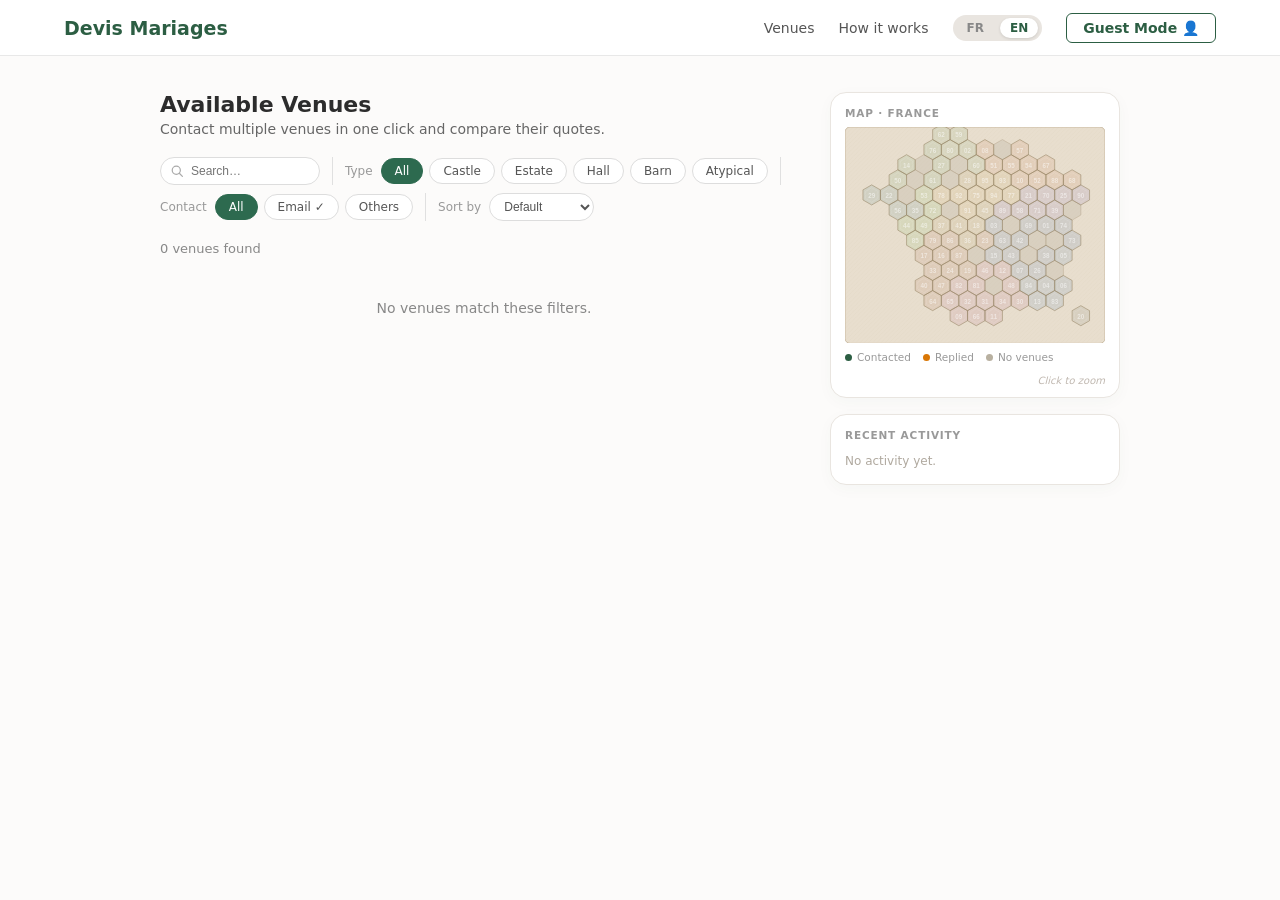
==== commit 9b86da1e: "Generalize hexmap to click-any-region zoom with density shading Replace the hardcoded IDF zoom (idfM" ====
--- a/frontend/index.html
+++ b/frontend/index.html
@@ -93,9 +93,19 @@
       background: #e8f2ec; border-color: #c2d8cc; color: #2c5e43;
     }
     .map-zoom-btn.active { background: #fbf3e3; border-color: #e0c880; color: #8a6a20; }
+    .map-svg-wrap { position: relative; }
     .map-svg-wrap svg { display: block; margin: 0 auto; max-width: 100%; height: auto; }
     .map-svg-wrap .hex-tile { cursor: pointer; }
     .map-svg-wrap .hex-tile.no-venues { cursor: default; }
+    .hex-tooltip {
+      position: absolute; pointer-events: none; z-index: 5;
+      background: rgba(34, 30, 26, 0.92); color: #fff;
+      font-size: 10.5px; line-height: 1.35; padding: 5px 8px;
+      border-radius: 6px; white-space: nowrap;
+      box-shadow: 0 4px 14px rgba(0, 0, 0, 0.18);
+    }
+    .hex-tooltip strong { font-weight: 700; }
+    .hex-tooltip.hidden { display: none; }
     .map-legend { display: flex; gap: 12px; padding-top: 8px; flex-wrap: wrap; align-items: center; }
     .map-legend-item { display: flex; gap: 5px; align-items: center; font-size: 10.5px; color: #999; }
     .map-legend-dot { width: 7px; height: 7px; border-radius: 50%; flex-shrink: 0; }
@@ -792,7 +802,7 @@
           <span class="map-card-title" data-i18n="map_title">Carte · France</span>
           <div class="map-card-actions">
             <button id="map-clear-btn" class="map-clear-btn hidden" onclick="setSelectedDept(null)" data-i18n="map_btn_clear">← Tout</button>
-            <button id="map-zoom-btn" class="map-zoom-btn" onclick="toggleIdfMode()"></button>
+            <button id="map-zoom-btn" class="map-zoom-btn hidden" onclick="exitRegion()"></button>
           </div>
         </div>
         <div class="map-svg-wrap" id="hex-map"></div>
@@ -973,15 +983,17 @@
         venue_price_label: "Prix estimé :",
         venue_price_soon: "bientôt",
         map_title: "Carte · France",
+        map_title_prefix: "Carte",
         map_btn_clear: "← Tout",
-        map_btn_zoom_in: "↓ Zoom IDF",
-        map_btn_zoom_out: "↑ Toute la France",
+        map_btn_back: "← France",
         map_legend_contacted: "Contacté",
         map_legend_replied: "Répondu",
         map_legend_no_venues: "Sans lieu",
         map_legend_hint: "Cliquer pour filtrer",
+        map_legend_hint_zoom: "Cliquer pour zoomer",
         map_dept_venues_one: "lieu",
         map_dept_venues_many: "lieux",
+        map_tip_contacted: "contactés",
         feed_title: "Activité récente",
         feed_empty: "Aucune activité pour l'instant.",
         feed_action_contacted: "Contacté",
@@ -1093,15 +1105,17 @@
         venue_price_label: "Estimated price:",
         venue_price_soon: "soon",
         map_title: "Map · France",
+        map_title_prefix: "Map",
         map_btn_clear: "← All",
-        map_btn_zoom_in: "↓ Zoom Paris area",
-        map_btn_zoom_out: "↑ All of France",
+        map_btn_back: "← France",
         map_legend_contacted: "Contacted",
         map_legend_replied: "Replied",
         map_legend_no_venues: "No venues",
         map_legend_hint: "Click to filter",
+        map_legend_hint_zoom: "Click to zoom",
         map_dept_venues_one: "venue",
         map_dept_venues_many: "venues",
+        map_tip_contacted: "contacted",
         feed_title: "Recent activity",
         feed_empty: "No activity yet.",
         feed_action_contacted: "Contacted",
@@ -1161,7 +1175,7 @@
     const activeFilters = { type: "", contact: "" };
     let searchQuery = "";
     let selectedDept = null;
-    let idfMode = false;
+    let zoomRegion = null;  // region key when zoomed into a region, else null
 
     // User & Project state
     let userProfile = null;
@@ -1440,12 +1454,14 @@
 
     // ── Hex Map (France / IDF zoom) ───────────────────────────────────────────
     const HEX_FILLERS = [
+      { col: 8, row: 1 },
       { col: 4, row: 2 }, { col: 6, row: 2 },
       { col: 3, row: 3 }, { col: 5, row: 3 },
       { col: 3, row: 4 },
-      { col: 5, row: 5 },
+      { col: 5, row: 5 }, { col: 12, row: 5 },
       { col: 9, row: 6 }, { col: 10, row: 7 }, { col: 11, row: 7 },
       { col: 7, row: 8 }, { col: 10, row: 8 },
+      { col: 11, row: 9 },
       { col: 8, row: 10 },
     ];
 
@@ -1502,12 +1518,35 @@
       { id: "20", col: 13, row: 12, f: "#788070" },
     ];
 
-    const HEX_IDF_DEPTS = [
-      { id: "60", col: 1, row: 0, f: "#7da86a" }, { id: "95", col: 2, row: 0, f: "#c8a44e" },
-      { id: "78", col: 1, row: 1, f: "#c8a44e" }, { id: "93", col: 2, row: 1, f: "#c8a44e" },
-      { id: "92", col: 1, row: 2, f: "#c8a44e" }, { id: "75", col: 2, row: 2, f: "#c8a44e" }, { id: "77", col: 3, row: 2, f: "#c8a44e" },
-      { id: "91", col: 1, row: 3, f: "#c8a44e" }, { id: "94", col: 2, row: 3, f: "#c8a44e" },
-    ];
+    // Each HEX_DEPTS tile's fill color uniquely encodes its official region.
+    // Map color → region so the national/region views can be derived without
+    // hand-authoring a per-department region field.
+    const REGION_BY_COLOR = {
+      "#7da86a": { key: "hdf",  name: "Hauts-de-France" },
+      "#68a060": { key: "nor",  name: "Normandie" },
+      "#c4784a": { key: "ge",   name: "Grand Est" },
+      "#c8a44e": { key: "idf",  name: "Île-de-France" },
+      "#4e8a8a": { key: "bre",  name: "Bretagne" },
+      "#7ab858": { key: "pdl",  name: "Pays de la Loire" },
+      "#a89850": { key: "cvl",  name: "Centre-Val de Loire" },
+      "#8068b0": { key: "bfc",  name: "Bourgogne-Franche-Comté" },
+      "#a86848": { key: "na",   name: "Nouvelle-Aquitaine" },
+      "#4870a8": { key: "ara",  name: "Auvergne-Rhône-Alpes" },
+      "#b06080": { key: "occ",  name: "Occitanie" },
+      "#5080b0": { key: "paca", name: "Provence-Alpes-Côte d'Azur" },
+      "#788070": { key: "cor",  name: "Corse" },
+    };
+
+    // REGIONS[key] = { name, depts: [ids…] } ; DEPT_REGION[deptId] = key
+    const REGIONS = {};
+    const DEPT_REGION = {};
+    HEX_DEPTS.forEach(d => {
+      const r = REGION_BY_COLOR[d.f];
+      if (!r) return;
+      DEPT_REGION[d.id] = r.key;
+      if (!REGIONS[r.key]) REGIONS[r.key] = { name: r.name, depts: [] };
+      REGIONS[r.key].depts.push(d.id);
+    });
 
     function hexHelpers(R, ML, MT) {
       const HW = R * Math.sqrt(3);
@@ -1543,13 +1582,19 @@
       return `<polygon points="${helpers.pts(col, row)}" fill="#c8bfaf" fill-opacity="0.45" stroke="#b8a890" stroke-width="0.6" style="pointer-events:none" />`;
     }
 
-    function hexTileSvg(d, R, helpers, counts, contacted) {
+    function hexTileSvg(d, R, helpers, counts, contacted, maxCount, regionCounts) {
       const { cx, cy, pts } = helpers;
       const count = counts[d.id] || 0;
       const numContacted = contacted[d.id] || 0;
       const progress = count > 0 ? numContacted / count : 0;
       const isSel = selectedDept === d.id;
       const hasVenues = count > 0;
+      const regionKey = DEPT_REGION[d.id] || "";
+      const regionActive = (regionCounts[regionKey] || 0) > 0;
+      // Density: keep the region hue, modulate opacity by venue count (sqrt keeps
+      // small counts legible); empty departments render as a faint outline.
+      const density = maxCount > 0 ? Math.sqrt(count / maxCount) : 0;
+      const fillOpacity = hasVenues ? (0.45 + 0.55 * density).toFixed(2) : 0.14;
       const t = TRANSLATIONS[currentLang];
       const x0 = cx(d.col, d.row), y0 = cy(d.row);
       const r = R - 3.5;
@@ -1558,8 +1603,8 @@
         return `${(x0 + r * Math.cos(a)).toFixed(1)},${(y0 + r * Math.sin(a)).toFixed(1)}`;
       }).join(" ");
 
-      let svg = `<g class="hex-tile ${hasVenues ? "" : "no-venues"}" data-dept="${d.id}" data-has-venues="${hasVenues ? "1" : "0"}">`;
-      svg += `<polygon points="${pts(d.col, d.row)}" fill="${d.f}" fill-opacity="${hasVenues ? 1 : 0.68}" stroke="${isSel ? "#b8975e" : "#9a8a6a"}" stroke-width="${isSel ? 2.2 : 0.7}" />`;
+      let svg = `<g class="hex-tile ${hasVenues ? "" : "no-venues"}" data-dept="${d.id}" data-has-venues="${hasVenues ? "1" : "0"}" data-region="${regionKey}" data-region-active="${regionActive ? "1" : "0"}">`;
+      svg += `<polygon points="${pts(d.col, d.row)}" fill="${d.f}" fill-opacity="${fillOpacity}" stroke="${isSel ? "#b8975e" : "#9a8a6a"}" stroke-width="${isSel ? 2.2 : 0.7}" />`;
       if (progress > 0) {
         svg += `<polygon points="${pts(d.col, d.row)}" fill="#2c5e43" fill-opacity="${(progress * 0.35).toFixed(2)}" stroke="none" style="pointer-events:none" />`;
       }
@@ -1580,47 +1625,117 @@
       return svg;
     }
 
+    function regionVenueCounts(counts) {
+      const regionCounts = {};
+      HEX_DEPTS.forEach(d => {
+        const rk = DEPT_REGION[d.id];
+        if (rk) regionCounts[rk] = (regionCounts[rk] || 0) + (counts[d.id] || 0);
+      });
+      return regionCounts;
+    }
+
+    function hexTooltipText(deptId) {
+      const t = TRANSLATIONS[currentLang];
+      const count = deptVenueCounts()[deptId] || 0;
+      const numContacted = deptContactedCounts()[deptId] || 0;
+      const rk = DEPT_REGION[deptId];
+      const regionName = rk && REGIONS[rk] ? REGIONS[rk].name : "";
+      const venueLabel = count > 1 ? t.map_dept_venues_many : t.map_dept_venues_one;
+      return `<strong>${regionName}</strong><br>${deptId} · ${count} ${venueLabel} · ${numContacted} ${t.map_tip_contacted}`;
+    }
+
     function renderHexMap() {
       const wrap = document.getElementById("hex-map");
       if (!wrap) return;
       const counts = deptVenueCounts();
       const contacted = deptContactedCounts();
+      const regionCounts = regionVenueCounts(counts);
+      const t = TRANSLATIONS[currentLang];
       let svg;
 
-      if (idfMode) {
-        const IR = 34, IR_ML = 18, IR_MT = 14, W = 270, H = 228;
-        const helpers = hexHelpers(IR, IR_ML, IR_MT);
-        svg = `<svg width="${W}" height="${H}" viewBox="0 0 ${W} ${H}">`
-          + `<defs><pattern id="map-bg-idf" x="0" y="0" width="5" height="5" patternUnits="userSpaceOnUse"><rect width="5" height="5" fill="#e8dece" /><path d="M0 5L5 0" stroke="#ddd2bf" stroke-width="0.3" /></pattern></defs>`
-          + `<rect width="${W}" height="${H}" rx="6" fill="url(#map-bg-idf)" />`
-          + `<rect width="${W}" height="${H}" rx="6" fill="none" stroke="#c4b49a" stroke-width="1" />`
-          + HEX_IDF_DEPTS.map(d => hexTileSvg(d, IR, helpers, counts, contacted)).join("")
+      if (zoomRegion && REGIONS[zoomRegion]) {
+        // Auto-framed region zoom: render the region's tiles at a larger radius and
+        // set the viewBox to their pixel bounding box (reuses hexHelpers geometry,
+        // preserves row-parity offsets, works for any region incl. single-tile Corse).
+        const subset = HEX_DEPTS.filter(d => DEPT_REGION[d.id] === zoomRegion);
+        const ZR = 30, pad = 12;
+        const helpers = hexHelpers(ZR, 0, 0);
+        let minX = Infinity, minY = Infinity, maxX = -Infinity, maxY = -Infinity;
+        subset.forEach(d => {
+          const x = helpers.cx(d.col, d.row), y = helpers.cy(d.row);
+          minX = Math.min(minX, x - ZR); maxX = Math.max(maxX, x + ZR);
+          minY = Math.min(minY, y - ZR); maxY = Math.max(maxY, y + ZR);
+        });
+        minX -= pad; minY -= pad; maxX += pad; maxY += pad;
+        const vbW = maxX - minX, vbH = maxY - minY;
+        const dispW = 286, dispH = Math.round(dispW * vbH / vbW);
+        const maxCount = Math.max(1, ...subset.map(d => counts[d.id] || 0));
+        svg = `<svg width="${dispW}" height="${dispH}" viewBox="${minX.toFixed(1)} ${minY.toFixed(1)} ${vbW.toFixed(1)} ${vbH.toFixed(1)}">`
+          + `<defs><pattern id="map-bg-rg" x="0" y="0" width="5" height="5" patternUnits="userSpaceOnUse"><rect width="5" height="5" fill="#e8dece" /><path d="M0 5L5 0" stroke="#ddd2bf" stroke-width="0.3" /></pattern></defs>`
+          + `<rect x="${minX.toFixed(1)}" y="${minY.toFixed(1)}" width="${vbW.toFixed(1)}" height="${vbH.toFixed(1)}" fill="url(#map-bg-rg)" />`
+          + subset.map(d => hexTileSvg(d, ZR, helpers, counts, contacted, maxCount, regionCounts)).join("")
           + `</svg>`;
       } else {
         const FR = 12, FR_ML = 11, FR_MT = 9, W = 310, H = 258;
         const helpers = hexHelpers(FR, FR_ML, FR_MT);
+        const maxCount = Math.max(1, ...HEX_DEPTS.map(d => counts[d.id] || 0));
         svg = `<svg width="${W}" height="${H}" viewBox="0 0 ${W} ${H}">`
           + `<defs><pattern id="map-bg-fr" x="0" y="0" width="5" height="5" patternUnits="userSpaceOnUse"><rect width="5" height="5" fill="#e8dece" /><path d="M0 5L5 0" stroke="#ddd2bf" stroke-width="0.3" /></pattern></defs>`
           + `<rect width="${W}" height="${H}" rx="6" fill="url(#map-bg-fr)" />`
           + `<rect width="${W}" height="${H}" rx="6" fill="none" stroke="#c4b49a" stroke-width="1" />`
           + HEX_FILLERS.map(f => hexFillerSvg(f.col, f.row, helpers)).join("")
-          + HEX_DEPTS.map(d => hexTileSvg(d, FR, helpers, counts, contacted)).join("")
+          + HEX_DEPTS.map(d => hexTileSvg(d, FR, helpers, counts, contacted, maxCount, regionCounts)).join("")
           + `</svg>`;
       }
 
       wrap.innerHTML = svg;
-      wrap.querySelectorAll(".hex-tile[data-has-venues='1']").forEach(tile => {
-        tile.addEventListener("click", () => {
-          const id = tile.dataset.dept;
-          setSelectedDept(selectedDept === id ? null : id);
+      const tip = document.createElement("div");
+      tip.id = "hex-tooltip";
+      tip.className = "hex-tooltip hidden";
+      wrap.appendChild(tip);
+
+      if (zoomRegion) {
+        // Region view: click a department to filter the venue list.
+        wrap.querySelectorAll(".hex-tile[data-has-venues='1']").forEach(tile => {
+          tile.addEventListener("click", () => {
+            const id = tile.dataset.dept;
+            setSelectedDept(selectedDept === id ? null : id);
+          });
         });
-      });
+      } else {
+        // National view: click any department to zoom into its region.
+        wrap.querySelectorAll(".hex-tile[data-region-active='1']").forEach(tile => {
+          tile.addEventListener("click", () => enterRegion(tile.dataset.region));
+        });
+      }
+
+      // Hover tooltip (idempotent handlers survive re-renders since wrap persists).
+      wrap.onmousemove = (e) => {
+        const tile = e.target.closest && e.target.closest(".hex-tile");
+        if (!tile) { tip.classList.add("hidden"); return; }
+        tip.innerHTML = hexTooltipText(tile.dataset.dept);
+        tip.classList.remove("hidden");
+        let x = e.clientX - wrap.getBoundingClientRect().left + 12;
+        let y = e.clientY - wrap.getBoundingClientRect().top + 12;
+        x = Math.min(x, wrap.clientWidth - tip.offsetWidth - 4);
+        y = Math.min(y, wrap.clientHeight - tip.offsetHeight - 4);
+        tip.style.left = Math.max(4, x) + "px";
+        tip.style.top = Math.max(4, y) + "px";
+      };
+      wrap.onmouseleave = () => tip.classList.add("hidden");
 
       document.getElementById("map-clear-btn").classList.toggle("hidden", !selectedDept);
-      const zoomBtn = document.getElementById("map-zoom-btn");
-      const t = TRANSLATIONS[currentLang];
-      zoomBtn.textContent = idfMode ? t.map_btn_zoom_out : t.map_btn_zoom_in;
-      zoomBtn.classList.toggle("active", idfMode);
+      const backBtn = document.getElementById("map-zoom-btn");
+      backBtn.textContent = t.map_btn_back;
+      backBtn.classList.toggle("hidden", !zoomRegion);
+      backBtn.classList.toggle("active", !!zoomRegion);
+
+      const title = document.querySelector(".map-card-title");
+      if (title) title.textContent = (zoomRegion && REGIONS[zoomRegion])
+        ? `${t.map_title_prefix} · ${REGIONS[zoomRegion].name}`
+        : t.map_title;
+      const hint = document.querySelector(".map-legend-hint");
+      if (hint) hint.textContent = zoomRegion ? t.map_legend_hint : t.map_legend_hint_zoom;
     }
 
     function setSelectedDept(deptId) {
@@ -1629,9 +1744,17 @@
       applyFilters();
     }
 
-    function toggleIdfMode() {
-      idfMode = !idfMode;
-      setSelectedDept(null);
+    function enterRegion(key) {
+      if (!key || !REGIONS[key]) return;
+      zoomRegion = key;
+      selectedDept = null;
+      renderHexMap();
+      applyFilters();
+    }
+
+    function exitRegion() {
+      zoomRegion = null;
+      setSelectedDept(null);  // clears filter, re-renders, re-applies filters
     }
 
     // ── Profile loading (server first, localStorage fallback) ────────────────
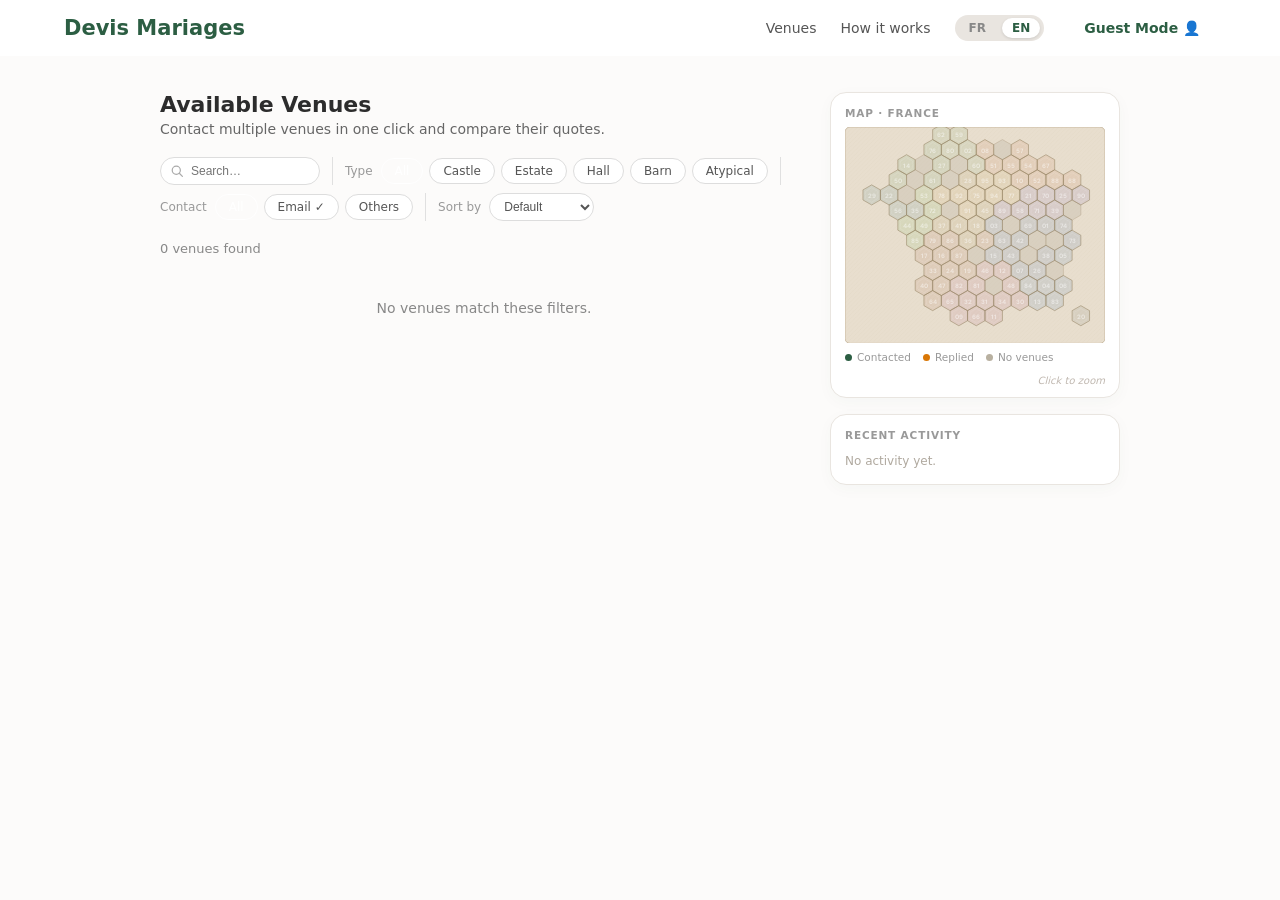
==== commit cc278895: "Revamp frontend (Fraunces + green/gold tokens) and add read-only guest mode - Add shared frontend/th" ====
--- a/frontend/index.html
+++ b/frontend/index.html
@@ -4,14 +4,18 @@
   <meta charset="UTF-8" />
   <meta name="viewport" content="width=device-width, initial-scale=1.0" />
   <title>Devis Mariages</title>
+  <link rel="preconnect" href="https://fonts.googleapis.com">
+  <link rel="preconnect" href="https://fonts.gstatic.com" crossorigin>
+  <link href="https://fonts.googleapis.com/css2?family=Fraunces:ital,opsz,wght@0,9..144,300..600;1,9..144,300..500&family=DM+Sans:opsz,wght@9..40,300..600&display=swap" rel="stylesheet">
+  <link rel="stylesheet" href="/theme.css">
   <style>
     * { box-sizing: border-box; margin: 0; padding: 0; }
-    body { font-family: system-ui, sans-serif; background: #f9f9f9; color: #111; }
+    body { font-family: var(--font-body); background: var(--cream); color: var(--ink); }
 
     /* ── Navbar ── */
     nav {
       background: #fff;
-      border-bottom: 1px solid #e8e8e8;
+      border-bottom: 1px solid var(--border);
       padding: 0 5%;
       height: 56px;
       display: flex;
@@ -21,18 +25,18 @@
       top: 0;
       z-index: 10;
     }
-    .nav-logo { font-size: 17px; font-weight: 700; color: #2d6a4f; text-decoration: none; }
+    .nav-logo { font-size: 17px; font-weight: 700; color: var(--green); text-decoration: none; }
     .nav-links { display: flex; gap: 24px; align-items: center; }
     .nav-links a { font-size: 14px; color: #555; text-decoration: none; }
-    .nav-links a:hover { color: #2d6a4f; }
+    .nav-links a:hover { color: var(--green); }
     .nav-links .btn-login {
       padding: 6px 16px;
-      border: 1px solid #2d6a4f;
+      border: 1px solid var(--green);
       border-radius: 6px;
-      color: #2d6a4f;
+      color: var(--green);
       font-weight: 600;
     }
-    .nav-links .btn-login:hover { background: #2d6a4f; color: #fff; }
+    .nav-links .btn-login:hover { background: var(--green); color: #fff; }
 
     .mode-toggle {
       display: flex;
@@ -52,7 +56,7 @@
       transition: all 0.15s;
     }
     .mode-toggle span.active-dev  { background: #fff; color: #e67e22; box-shadow: 0 1px 3px rgba(0,0,0,0.12); }
-    .mode-toggle span.active-int  { background: #fff; color: #2d6a4f; box-shadow: 0 1px 3px rgba(0,0,0,0.12); }
+    .mode-toggle span.active-int  { background: #fff; color: var(--green); box-shadow: 0 1px 3px rgba(0,0,0,0.12); }
 
     /* ── Container ── */
     .container { width: 75%; margin: 36px auto; }
@@ -269,8 +273,8 @@
       transition: all 0.15s;
       white-space: nowrap;
     }
-    .chip:hover { border-color: #2d6a4f; color: #2d6a4f; }
-    .chip.active { background: #2d6a4f; border-color: #2d6a4f; color: #fff; }
+    .chip:hover { border-color: var(--green); color: var(--green); }
+    .chip.active { background: var(--green); border-color: var(--green); color: #fff; }
 
     .divider { width: 1px; background: #e0e0e0; align-self: stretch; margin: 0 4px; }
 
@@ -302,7 +306,7 @@
       width: 160px;
       transition: border-color 0.15s;
     }
-    .search-input:focus { border-color: #2d6a4f; }
+    .search-input:focus { border-color: var(--green); }
     .search-clear {
       position: absolute; right: 8px;
       background: none; border: none;
@@ -318,8 +322,8 @@
       gap: 14px;
     }
     .venue-card {
-      background: #fff;
-      border: 1.5px solid #e0e0e0;
+      background: var(--surface);
+      border: 1.5px solid var(--border);
       border-radius: 12px;
       overflow: hidden;
       box-shadow: 0 1px 5px rgba(0,0,0,0.05);
@@ -382,7 +386,7 @@
     .venue-card-meta { font-size: 11px; color: #888; margin-bottom: 4px; }
     .venue-card-price { font-size: 10.5px; color: #a09488; margin-bottom: 7px; }
     .venue-card-price span { font-style: italic; }
-    .venue-card-meta a { color: #2d6a4f; text-decoration: none; }
+    .venue-card-meta a { color: var(--green); text-decoration: none; }
     .venue-card-meta a:hover { text-decoration: underline; }
 
     .status-picker { display: flex; gap: 3px; margin-bottom: 8px; }
@@ -409,7 +413,7 @@
 
     button.venue-card-action {
       font-size: 10.5px; padding: 4px 10px;
-      background: #2d6a4f; color: #fff;
+      background: var(--green); color: #fff;
       border: none; border-radius: 6px;
       cursor: pointer; font-weight: 600;
       transition: background 0.2s;
@@ -421,7 +425,7 @@
 
     /* ── Global Updates ── */
     body { font-family: system-ui, sans-serif; background: #fcfbfa; color: #2c2c2c; }
-    .nav-logo { color: #2c5e43; font-family: system-ui, sans-serif; font-size: 19px; }
+    .nav-logo { color: #2c5e43; font-family: var(--font-display); font-weight: 600; font-size: 21px; }
     .nav-links .btn-login { border-color: #2c5e43; color: #2c5e43; transition: all 0.2s; }
     .nav-links .btn-login:hover { background: #2c5e43; color: #fff; }
     .mode-toggle span.active-int { color: #2c5e43; }
@@ -681,6 +685,49 @@
       color: #2c5e43;
       box-shadow: 0 1px 3px rgba(0,0,0,0.12);
     }
+
+    /* Plan badge in nav */
+    .nav-plan {
+      border: 1px solid #d8b24a; color: #8a6d1e; background: #fbf4df;
+      border-radius: 999px; padding: 5px 12px; font-size: 12px; font-weight: 700;
+      cursor: pointer; text-decoration: none; white-space: nowrap;
+    }
+    .nav-plan:hover { background: #f6ebcb; }
+
+    /* Pricing modal */
+    .pricing-grid {
+      display: grid; grid-template-columns: repeat(3, 1fr); gap: 16px;
+      padding: 0 24px 24px;
+    }
+    @media (max-width: 760px) { .pricing-grid { grid-template-columns: 1fr; } }
+    .tier-card {
+      border: 1px solid #e5e1da; border-radius: 14px; padding: 20px;
+      display: flex; flex-direction: column; background: #fff;
+    }
+    .tier-featured { border-color: #2c5e43; box-shadow: 0 4px 18px rgba(44,94,67,0.12); }
+    .tier-card.current { border-color: #d8b24a; background: #fffdf6; }
+    .tier-name { font-weight: 800; font-size: 16px; color: #2c5e43; }
+    .tier-price { font-size: 28px; font-weight: 800; margin: 8px 0 2px; }
+    .tier-price small { font-size: 13px; font-weight: 600; color: #888; }
+    .tier-tagline { font-size: 13px; color: #777; margin-bottom: 14px; }
+    .tier-feats { list-style: none; padding: 0; margin: 0 0 18px; flex: 1; }
+    .tier-feats li { font-size: 13px; color: #444; padding: 6px 0 6px 20px; position: relative; }
+    .tier-feats li::before { content: "✓"; color: #2c5e43; position: absolute; left: 0; font-weight: 700; }
+    .tier-soon {
+      display: inline-block; font-size: 10px; font-weight: 700; color: #8a6d1e;
+      background: #fbf4df; border-radius: 999px; padding: 1px 7px; margin-left: 4px;
+      vertical-align: middle;
+    }
+    .tier-cta {
+      padding: 11px 16px; border-radius: 9px; font-weight: 700; font-size: 13px;
+      cursor: pointer; border: 1px solid #2c5e43; background: #2c5e43; color: #fff;
+      transition: background 0.2s;
+    }
+    .tier-cta:hover { background: #224933; }
+    .tier-cta.is-current {
+      background: #f1efe9; color: #888; border-color: #ddd; cursor: default;
+    }
+    .tier-cta.is-manage { background: #fff; color: #2c5e43; }
   </style>
 </head>
 <body>
@@ -698,6 +745,7 @@
         <span id="lang-fr" onclick="setLanguage('fr')">FR</span>
         <span id="lang-en" onclick="setLanguage('en')">EN</span>
       </div>
+      <a href="#" class="nav-plan hidden" id="plan-badge" onclick="openPricingModal(); return false;"></a>
       <a href="#" class="btn-login" id="user-display" onclick="resetProfile()">Mode Invité</a>
     </div>
   </nav>
@@ -852,6 +900,56 @@
       <div class="modal-actions">
         <button class="btn-modal-cancel" onclick="closePreviewModal()" data-i18n="modal_btn_cancel">Annuler</button>
         <button class="btn-modal-send" id="btn-confirm-send" onclick="sendOutreachEmail()" data-i18n="modal_btn_confirm">Confirmer l'envoi</button>
+      </div>
+    </div>
+  </div>
+
+  <!-- Pricing / tiers modal -->
+  <div id="pricing-modal" class="modal-overlay hidden">
+    <div class="modal-card" style="max-width:920px">
+      <div class="modal-header">
+        <h3 data-i18n="pricing_title">Choisissez votre forfait</h3>
+        <button class="modal-close" onclick="closePricingModal()">&times;</button>
+      </div>
+      <p class="project-sub" id="pricing-subtitle" style="margin:0 0 18px" data-i18n="pricing_subtitle">Envoyez plus de demandes et centralisez vos réponses.</p>
+      <div class="modal-warning hidden" id="pricing-cap-warning" style="margin-bottom:16px">
+        ⚠️ <span id="pricing-cap-text"></span>
+      </div>
+      <div class="pricing-grid">
+        <!-- Découverte / Free -->
+        <div class="tier-card" data-plan="free">
+          <div class="tier-name" data-i18n="plan_free_name">Découverte</div>
+          <div class="tier-price"><span data-i18n="plan_free_price">0 €</span><small data-i18n="plan_price_suffix">/mois</small></div>
+          <div class="tier-tagline" data-i18n="plan_free_tagline">Pour commencer</div>
+          <ul class="tier-feats">
+            <li data-i18n="feat_browse">Accès à tous les lieux & à la carte</li>
+            <li data-i18n="feat_sends_free">3 demandes de devis (à vie)</li>
+          </ul>
+          <button class="tier-cta" data-plan-cta="free" onclick="choosePlan('free')"></button>
+        </div>
+        <!-- Plus -->
+        <div class="tier-card" data-plan="plus">
+          <div class="tier-name" data-i18n="plan_plus_name">Plus</div>
+          <div class="tier-price"><span data-i18n="plan_plus_price">9 €</span><small data-i18n="plan_price_suffix">/mois</small></div>
+          <div class="tier-tagline" data-i18n="plan_plus_tagline">Pour les recherches actives</div>
+          <ul class="tier-feats">
+            <li data-i18n="feat_sends_plus">15 demandes de devis / mois</li>
+            <li><span data-i18n="feat_compare">Comparaison & export des devis</span> <span class="tier-soon" data-i18n="badge_soon">Bientôt</span></li>
+          </ul>
+          <button class="tier-cta" data-plan-cta="plus" onclick="choosePlan('plus')"></button>
+        </div>
+        <!-- Conciergerie -->
+        <div class="tier-card tier-featured" data-plan="conciergerie">
+          <div class="tier-name" data-i18n="plan_conciergerie_name">Conciergerie</div>
+          <div class="tier-price"><span data-i18n="plan_conciergerie_price">19 €</span><small data-i18n="plan_price_suffix">/mois</small></div>
+          <div class="tier-tagline" data-i18n="plan_conciergerie_tagline">Tout, sans limite</div>
+          <ul class="tier-feats">
+            <li data-i18n="feat_sends_unlimited">Demandes de devis illimitées</li>
+            <li><span data-i18n="feat_compare">Comparaison & export des devis</span> <span class="tier-soon" data-i18n="badge_soon">Bientôt</span></li>
+            <li><span data-i18n="feat_inbox">Messagerie conciergerie intégrée</span> <span class="tier-soon" data-i18n="badge_soon">Bientôt</span></li>
+          </ul>
+          <button class="tier-cta" data-plan-cta="conciergerie" onclick="choosePlan('conciergerie')"></button>
+        </div>
       </div>
     </div>
   </div>
@@ -1045,6 +1143,35 @@
         alert_preview_err: "Erreur de chargement de l'aperçu",
         alert_send_err: "Erreur lors de l'envoi de l'email",
         alert_network_err: "Erreur réseau",
+        // Pricing / tiers
+        pricing_title: "Choisissez votre forfait",
+        pricing_subtitle: "Envoyez plus de demandes et centralisez vos réponses.",
+        plan_badge_label: "Forfait",
+        plan_free_name: "Découverte",
+        plan_plus_name: "Plus",
+        plan_conciergerie_name: "Conciergerie",
+        plan_free_price: "0 €",
+        plan_plus_price: "9 €",
+        plan_conciergerie_price: "19 €",
+        plan_price_suffix: "/mois",
+        plan_free_tagline: "Pour commencer",
+        plan_plus_tagline: "Pour les recherches actives",
+        plan_conciergerie_tagline: "Tout, sans limite",
+        feat_sends_free: "3 demandes de devis (à vie)",
+        feat_sends_plus: "15 demandes de devis / mois",
+        feat_sends_unlimited: "Demandes de devis illimitées",
+        feat_browse: "Accès à tous les lieux & à la carte",
+        feat_compare: "Comparaison & export des devis",
+        feat_inbox: "Messagerie conciergerie intégrée",
+        badge_soon: "Bientôt",
+        plan_cta_choose: "Choisir",
+        plan_cta_current: "Forfait actuel",
+        plan_cta_manage: "Gérer l'abonnement",
+        plan_upgrade_btn: "Améliorer mon forfait",
+        cap_title: "Quota d'envois atteint",
+        checkout_success: "Abonnement activé. Merci !",
+        checkout_canceled: "Paiement annulé.",
+        billing_err: "Erreur lors de l'ouverture de la facturation",
       },
       en: {
         page_title: "Wedding Quotes",
@@ -1167,6 +1294,35 @@
         alert_preview_err: "Error loading email preview",
         alert_send_err: "Error sending email",
         alert_network_err: "Network error",
+        // Pricing / tiers
+        pricing_title: "Choose your plan",
+        pricing_subtitle: "Send more requests and centralize your replies.",
+        plan_badge_label: "Plan",
+        plan_free_name: "Free",
+        plan_plus_name: "Plus",
+        plan_conciergerie_name: "Concierge",
+        plan_free_price: "€0",
+        plan_plus_price: "€9",
+        plan_conciergerie_price: "€19",
+        plan_price_suffix: "/mo",
+        plan_free_tagline: "To get started",
+        plan_plus_tagline: "For active searches",
+        plan_conciergerie_tagline: "Everything, no limits",
+        feat_sends_free: "3 quote requests (lifetime)",
+        feat_sends_plus: "15 quote requests / month",
+        feat_sends_unlimited: "Unlimited quote requests",
+        feat_browse: "All venues & map access",
+        feat_compare: "Quote comparison & export",
+        feat_inbox: "Built-in concierge inbox",
+        badge_soon: "Coming soon",
+        plan_cta_choose: "Choose",
+        plan_cta_current: "Current plan",
+        plan_cta_manage: "Manage subscription",
+        plan_upgrade_btn: "Upgrade plan",
+        cap_title: "Send quota reached",
+        checkout_success: "Subscription activated. Thank you!",
+        checkout_canceled: "Payment canceled.",
+        billing_err: "Error opening billing",
       }
     };
 
@@ -1182,6 +1338,12 @@
     let weddingProject = null;
     let contactedVenues = {};
     let venueStatuses = {};
+    // Captured at script-parse time, before loadLanguage() rewrites the URL to /fr|/en.
+    const GUEST_REQUESTED = new URLSearchParams(location.search).get("guest") === "1";
+    let isGuest = false;          // true when browsing the dashboard without an account
+    let guestRank = null;         // Map<venueId, stable random rank> for guest previews
+    const GUEST_VISIBLE = 5;      // crisp, interactive venues for guests
+    const GUEST_TEASER = 15;      // additional blurred "unlock" cards shown as a teaser
     let activeVenue = null;  // Venue currently open in preview modal
     let currentLang = "fr";
 
@@ -1232,7 +1394,8 @@
       // Update URL path dynamically using history.pushState without page reloads
       const cleanPath = `/${lang}`;
       if (window.location.pathname !== cleanPath) {
-        window.history.pushState(null, "", cleanPath);
+        // Preserve guest mode across the URL rewrite so reloads stay in guest mode.
+        window.history.pushState(null, "", cleanPath + (GUEST_REQUESTED ? "?guest=1" : ""));
       }
 
       // Save user language preference
@@ -1243,6 +1406,9 @@
       applyFilters();
       renderHexMap();
       renderActivityFeed();
+      if (!document.getElementById("pricing-modal").classList.contains("hidden")) {
+        renderPricingModal();
+      }
     }
 
     function loadLanguage() {
@@ -1278,6 +1444,7 @@
     }
 
     function setVenueStatus(id, status) {
+      if (isGuest) return promptSignup();
       const prevStatus = venueStatus(id);
       if (status === "none") delete venueStatuses[id];
       else venueStatuses[id] = status;
@@ -1375,7 +1542,7 @@
     }
 
     // ── Render ────────────────────────────────────────────────────────────────
-    function createVenueCard(venue) {
+    function createVenueCard(venue, locked = false) {
       const { id, name, city, department, accepts_email, style_tags, website_url,
               photo_url, email_verified, contact_method, estimated_price } = venue;
       const type = style_tags?.[0] ?? "";
@@ -1428,6 +1595,22 @@
         </div>
       `;
 
+      // Guest teaser cards: blur the content and overlay an unlock prompt instead
+      // of wiring the real interactions.
+      if (locked) {
+        card.classList.add("venue-card--locked");
+        const inner = document.createElement("div");
+        inner.className = "venue-card-inner";
+        while (card.firstChild) inner.appendChild(card.firstChild);
+        card.appendChild(inner);
+        const lock = document.createElement("div");
+        lock.className = "venue-card-lock";
+        lock.innerHTML = `<div class="lock-icon">🔒</div><div>${guestText("Débloquer", "Unlock")}</div>`;
+        lock.addEventListener("click", promptSignup);
+        card.appendChild(lock);
+        return card;
+      }
+
       card.querySelectorAll(".status-btn").forEach(btn => {
         btn.addEventListener("click", e => {
           e.stopPropagation();
@@ -1448,6 +1631,24 @@
       }
       const grid = document.createElement("div");
       grid.className = "venue-grid";
+
+      if (isGuest) {
+        // Stable random ranking computed once, so the un-blurred picks don't
+        // reshuffle on every filter/search keystroke.
+        if (!guestRank) {
+          guestRank = new Map();
+          shuffleArray(allVenues.map(v => v.id)).forEach((id, i) => guestRank.set(id, i));
+        }
+        const ranked = [...venues].sort(
+          (a, b) => (guestRank.get(a.id) ?? 1e9) - (guestRank.get(b.id) ?? 1e9)
+        );
+        ranked.slice(0, GUEST_VISIBLE).forEach(v => grid.appendChild(createVenueCard(v, false)));
+        ranked.slice(GUEST_VISIBLE, GUEST_VISIBLE + GUEST_TEASER)
+              .forEach(v => grid.appendChild(createVenueCard(v, true)));
+        list.appendChild(grid);
+        return;
+      }
+
       venues.forEach(v => grid.appendChild(createVenueCard(v)));
       list.appendChild(grid);
     }
@@ -1757,8 +1958,75 @@
       setSelectedDept(null);  // clears filter, re-renders, re-applies filters
     }
 
+    // ── Guest mode helpers ───────────────────────────────────────────────────
+    function guestText(fr, en) { return currentLang === "en" ? en : fr; }
+
+    // Fisher-Yates shuffle returning a new array.
+    function shuffleArray(arr) {
+      const a = [...arr];
+      for (let i = a.length - 1; i > 0; i--) {
+        const j = Math.floor(Math.random() * (i + 1));
+        [a[i], a[j]] = [a[j], a[i]];
+      }
+      return a;
+    }
+
+    // Any guest action that would mutate data sends them to sign up instead.
+    function promptSignup() {
+      window.location.href = "onboarding.html?lang=" + currentLang;
+    }
+
+    // Show the wedding project card but lock it behind a blurred sign-up overlay.
+    function lockProjectCard() {
+      const card = document.getElementById("project-card");
+      if (!card) return;
+      card.classList.remove("hidden");
+      const inner = document.createElement("div");
+      inner.className = "guest-locked-inner";
+      while (card.firstChild) inner.appendChild(card.firstChild);
+      card.appendChild(inner);
+      card.classList.add("guest-locked");
+      const overlay = document.createElement("div");
+      overlay.className = "guest-lock-overlay";
+      overlay.innerHTML =
+        `<div class="lock-icon">🔒</div>
+         <div class="lock-text">${guestText(
+           "Créez un compte gratuit pour planifier votre mariage",
+           "Create a free account to plan your wedding"
+         )}</div>
+         <a class="guest-lock-cta" href="onboarding.html?lang=${currentLang}">${guestText(
+           "Créer un compte", "Create account"
+         )}</a>`;
+      card.appendChild(overlay);
+    }
+
+    // Configure the dashboard chrome for a logged-out guest.
+    function enterGuestMode() {
+      lockProjectCard();
+      const ud = document.getElementById("user-display");
+      if (ud) {
+        ud.textContent = guestText("S'inscrire", "Sign up");
+        ud.setAttribute("onclick", "promptSignup(); return false;");
+        ud.href = "onboarding.html?lang=" + currentLang;
+      }
+    }
+
     // ── Profile loading (server first, localStorage fallback) ────────────────
     async function loadProfile() {
+      // Guest mode: anyone arriving via /dashboard?guest=1 gets a read-only preview
+      // (no account, no server calls). The project card is locked and venues are gated.
+      if (!getToken() && GUEST_REQUESTED) {
+        isGuest = true;
+        userProfile = null;
+        weddingProject = null;
+        venueStatuses = {};
+        contactedVenues = {};
+        activityFeed = [];
+        document.body.classList.add("guest-mode");
+        enterGuestMode();
+        return true;            // skip the redirect to "/"
+      }
+
       if (!getToken()) {
         // No session: tolerate a pre-auth localStorage profile, else go to landing
         if (loadLocalState()) return true;
@@ -1771,7 +2039,11 @@
         if (!res.ok) throw new Error(res.status);
         const data = await res.json();
 
-        userProfile     = { name: data.name, email: data.email, is_admin: !!data.is_admin };
+        userProfile     = {
+          name: data.name, email: data.email, is_admin: !!data.is_admin,
+          plan: data.plan || "free", plan_status: data.plan_status || null,
+          sends_remaining: data.sends_remaining, sends_limit: data.sends_limit,
+        };
         weddingProject  = data.wedding_project || null;
         venueStatuses   = data.venue_statuses || {};
         contactedVenues = data.contacted_venues || {};
@@ -1798,6 +2070,7 @@
       const savedContacted = localStorage.getItem("contacted_venues");
       const savedStatuses = localStorage.getItem("venue_statuses");
       userProfile = JSON.parse(savedProfile);
+      if (!userProfile.plan) userProfile.plan = getPlan();
       weddingProject = JSON.parse(savedProject);
       if (savedContacted) contactedVenues = JSON.parse(savedContacted);
 
@@ -1856,7 +2129,8 @@
       } else {
         document.getElementById("user-display").textContent = `${guestText} 👤`;
       }
-      
+      renderPlanUI();
+
       if (weddingProject) {
         document.getElementById("form-couple-name").value = weddingProject.couple_name || "";
         
@@ -2060,25 +2334,154 @@
       };
 
       try {
-        const res = await fetch("/api/outreach/send", {
+        const res = await authFetch("/api/outreach/send", {
           method: "POST",
-          headers: { "Content-Type": "application/json" },
           body: JSON.stringify(payload)
         });
-        
+
         if (res.ok) {
+          const data = await res.json().catch(() => ({}));
+          if (data.quota && userProfile) {
+            userProfile.sends_remaining = data.quota.remaining;
+            userProfile.sends_limit = data.quota.limit;
+            renderPlanUI();
+          }
           recordOutreach(activeVenue, "email_sent");
           closePreviewModal();
+        } else if (res.status === 402) {
+          // Tier quota exhausted → steer the user to the pricing modal.
+          const err = await res.json().catch(() => ({}));
+          const msg = (err.detail && err.detail.message) || "";
+          closePreviewModal();
+          openPricingModal(msg);
         } else {
           const err = await res.json().catch(() => ({}));
-          alert(TRANSLATIONS[currentLang].alert_send_err + " : " + (err.detail ?? "Inconnue"));
+          const detail = (err.detail && err.detail.message) || err.detail || "Inconnue";
+          alert(TRANSLATIONS[currentLang].alert_send_err + " : " + detail);
           sendBtn.disabled = false;
           sendBtn.textContent = TRANSLATIONS[currentLang].modal_btn_confirm;
         }
       } catch (err) {
+        if (err.message === "session_expired") return;
         alert(TRANSLATIONS[currentLang].alert_network_err);
         sendBtn.disabled = false;
         sendBtn.textContent = TRANSLATIONS[currentLang].modal_btn_confirm;
+      }
+    }
+
+    // ── Pricing / subscription ────────────────────────────────────────────────
+    const PLAN_NAMES = () => ({
+      free: TRANSLATIONS[currentLang].plan_free_name,
+      plus: TRANSLATIONS[currentLang].plan_plus_name,
+      conciergerie: TRANSLATIONS[currentLang].plan_conciergerie_name,
+    });
+
+    // Nav plan badge — reflects the user's current tier.
+    function renderPlanUI() {
+      const badge = document.getElementById("plan-badge");
+      if (!badge) return;
+      const plan = (userProfile && userProfile.plan) || "free";
+      const t = TRANSLATIONS[currentLang];
+      badge.textContent = `${t.plan_badge_label} · ${PLAN_NAMES()[plan] || PLAN_NAMES().free}`;
+      badge.classList.toggle("hidden", !userProfile);
+    }
+
+    function openPricingModal(capMsg) {
+      const t = TRANSLATIONS[currentLang];
+      const warn = document.getElementById("pricing-cap-warning");
+      if (capMsg) {
+        document.getElementById("pricing-cap-text").textContent = capMsg;
+        warn.classList.remove("hidden");
+      } else {
+        warn.classList.add("hidden");
+      }
+      renderPricingModal();
+      document.getElementById("pricing-modal").classList.remove("hidden");
+    }
+
+    function closePricingModal() {
+      document.getElementById("pricing-modal").classList.add("hidden");
+    }
+
+    // Sets each tier card's CTA label/state from the user's current plan.
+    function renderPricingModal() {
+      const t = TRANSLATIONS[currentLang];
+      const plan = (userProfile && userProfile.plan) || "free";
+      document.querySelectorAll("#pricing-modal .tier-card").forEach(card => {
+        const cardPlan = card.dataset.plan;
+        const cta = card.querySelector(".tier-cta");
+        const isCurrent = cardPlan === plan;
+        const currentIsPaid = plan !== "free";
+        card.classList.toggle("current", isCurrent);
+        cta.classList.remove("is-current", "is-manage");
+        cta.disabled = false;
+        if (isCurrent) {
+          cta.textContent = t.plan_cta_current;
+          cta.classList.add("is-current");
+          cta.disabled = true;
+        } else if (cardPlan === "free" || currentIsPaid) {
+          // Already subscribed → cancel (→free) or swap tiers happens in the
+          // Stripe portal, which avoids creating a duplicate subscription.
+          cta.textContent = t.plan_cta_manage;
+          cta.classList.add("is-manage");
+        } else {
+          // Free user upgrading for the first time → hosted Checkout.
+          cta.textContent = t.plan_cta_choose;
+        }
+      });
+    }
+
+    async function choosePlan(plan) {
+      const current = (userProfile && userProfile.plan) || "free";
+      if (plan === current) return;
+      // Any change while already subscribed (paid→paid swap, or downgrade to
+      // free) is handled by the Stripe portal so we never stack a second
+      // subscription on the customer. Only a first upgrade from free uses Checkout.
+      if (current !== "free" || plan === "free") { openBillingPortal(); return; }
+      try {
+        const res = await authFetch("/api/billing/checkout", {
+          method: "POST", body: JSON.stringify({ plan })
+        });
+        if (res.ok) {
+          const d = await res.json();
+          window.location.href = d.url;  // Stripe-hosted Checkout
+        } else {
+          const e = await res.json().catch(() => ({}));
+          alert(TRANSLATIONS[currentLang].billing_err + (e.detail ? " : " + e.detail : ""));
+        }
+      } catch (e) {
+        if (e.message !== "session_expired") alert(TRANSLATIONS[currentLang].billing_err);
+      }
+    }
+
+    async function openBillingPortal() {
+      try {
+        const res = await authFetch("/api/billing/portal", { method: "POST" });
+        if (res.ok) {
+          const d = await res.json();
+          window.location.href = d.url;  // Stripe customer portal
+        } else {
+          const e = await res.json().catch(() => ({}));
+          alert(TRANSLATIONS[currentLang].billing_err + (e.detail ? " : " + e.detail : ""));
+        }
+      } catch (e) {
+        if (e.message !== "session_expired") alert(TRANSLATIONS[currentLang].billing_err);
+      }
+    }
+
+    // Handles the ?checkout=success|cancel redirect back from Stripe. The webhook
+    // may lag the redirect, so re-fetch the profile once after a short delay.
+    function handleCheckoutReturn() {
+      const params = new URLSearchParams(window.location.search);
+      const status = params.get("checkout");
+      if (!status) return;
+      history.replaceState(null, "", window.location.pathname);
+      const t = TRANSLATIONS[currentLang];
+      if (status === "success") {
+        alert(t.checkout_success);
+        setTimeout(() => loadProfile(), 2500);
+      } else if (status === "cancel") {
+        alert(t.checkout_canceled);
       }
     }
 
@@ -2185,6 +2588,7 @@
     // ── Outreach choice popover ───────────────────────────────────────────────
     function openOutreachChoice(e, venue) {
       e.stopPropagation();
+      if (isGuest) return promptSignup();
       choiceVenue = venue;
       const t = TRANSLATIONS[currentLang];
 
@@ -2498,6 +2902,9 @@
       // Load profile from the server (falls back to localStorage, redirects if neither)
       if (!(await loadProfile())) return;
 
+      // Surface the result of a Stripe Checkout redirect (?checkout=success|cancel)
+      handleCheckoutReturn();
+
       try {
         allVenues = await fetch("/api/venues").then(r => {
           if (!r.ok) throw new Error(r.status);
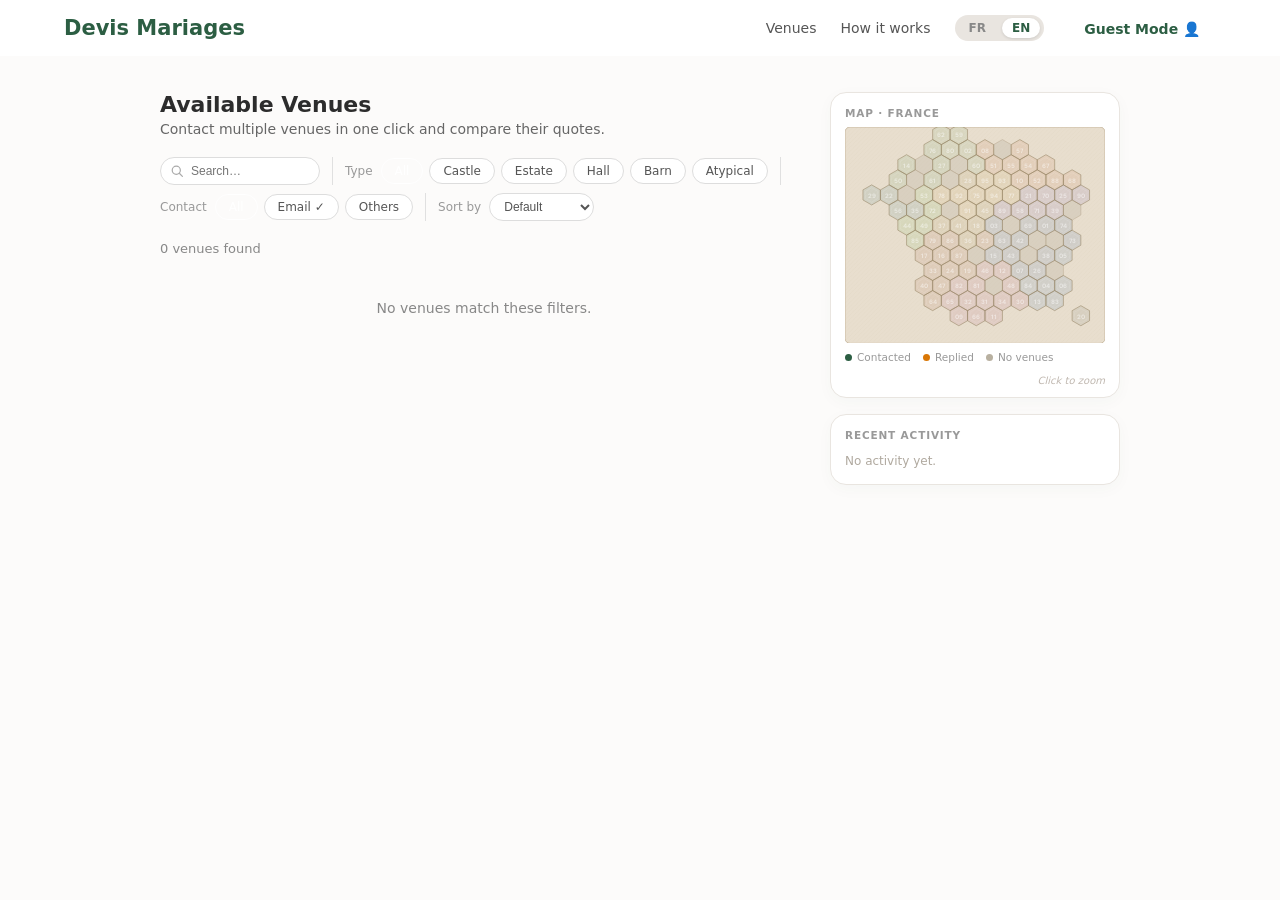
==== commit cba12299: "Add account dropdown menu + settings modal, declutter navbar - Replace the destructive name-click wi" ====
--- a/frontend/index.html
+++ b/frontend/index.html
@@ -694,6 +694,71 @@
     }
     .nav-plan:hover { background: #f6ebcb; }
 
+    /* User account dropdown (mirrors .choice-popover) */
+    .nav-account { position: relative; }
+    .user-menu {
+      position: absolute;
+      top: calc(100% + 8px);
+      right: 0;
+      z-index: 200;
+      background: #fff;
+      border: 1px solid #e9e5e0;
+      border-radius: 12px;
+      box-shadow: 0 8px 28px rgba(0,0,0,0.14), 0 1px 6px rgba(0,0,0,0.07);
+      overflow: hidden;
+      min-width: 220px;
+      animation: slideUp 0.14s ease;
+    }
+    .user-menu-header {
+      padding: 12px 14px;
+      border-bottom: 1px solid #f0ece7;
+      background: var(--green-light);
+    }
+    .user-menu-name  { font-family: var(--font-display); font-size: 16px; font-weight: 600; color: var(--green-dark); }
+    .user-menu-email { font-size: 11.5px; color: var(--muted); margin-top: 1px; overflow: hidden; text-overflow: ellipsis; white-space: nowrap; }
+    .user-menu-plan {
+      display: inline-block; margin-top: 7px;
+      border: 1px solid #d8b24a; color: #8a6d1e; background: #fbf4df;
+      border-radius: 999px; padding: 2px 9px; font-size: 10.5px; font-weight: 700;
+    }
+    .user-menu-body { padding: 5px 6px; }
+    .user-menu-item {
+      width: 100%; display: flex; align-items: center; gap: 10px;
+      padding: 9px 10px; background: none; border: none; border-radius: 7px;
+      cursor: pointer; text-align: left; font-family: inherit; font-size: 13.5px;
+      color: var(--ink); transition: background 0.12s;
+    }
+    .user-menu-item:hover { background: #eef4f0; }
+    .user-menu-item.danger { color: var(--red); }
+    .user-menu-item.danger:hover { background: #fbeae8; }
+    .user-menu-ico { width: 18px; text-align: center; font-size: 14px; }
+
+    /* Settings modal rows */
+    .settings-row {
+      display: flex; align-items: center; justify-content: space-between; gap: 14px;
+      padding: 12px 0; border-bottom: 1px solid #f0ece7;
+    }
+    .settings-row:last-of-type { border-bottom: none; }
+    .settings-label { font-size: 12px; font-weight: 600; color: var(--muted); }
+    .settings-value { font-size: 14px; color: var(--ink); }
+    .settings-manage-btn {
+      border: 1px solid var(--green); color: var(--green); background: #fff;
+      border-radius: 7px; padding: 5px 12px; font-size: 12px; font-weight: 600; cursor: pointer;
+      font-family: inherit; transition: all 0.15s;
+    }
+    .settings-manage-btn:hover { background: var(--green); color: #fff; }
+    .settings-lang { display: flex; gap: 6px; }
+    .settings-lang span {
+      padding: 4px 12px; border-radius: 7px; cursor: pointer; font-size: 12px; font-weight: 600;
+      border: 1px solid var(--border); color: var(--muted);
+    }
+    .settings-lang span.active { background: var(--green); border-color: var(--green); color: #fff; }
+    .settings-reset {
+      display: block; margin-top: 16px; text-align: center;
+      font-size: 12px; color: var(--red); cursor: pointer; text-decoration: none;
+    }
+    .settings-reset:hover { text-decoration: underline; }
+
     /* Pricing modal */
     .pricing-grid {
       display: grid; grid-template-columns: repeat(3, 1fr); gap: 16px;
@@ -741,12 +806,28 @@
         <span id="mode-dev" onclick="setMode('dev')">DEV</span>
         <span id="mode-int" onclick="setMode('int')">INT</span>
       </div>
-      <div class="mode-toggle" style="background: #e9e5e0">
+      <div class="mode-toggle" id="lang-toggle" style="background: #e9e5e0">
         <span id="lang-fr" onclick="setLanguage('fr')">FR</span>
         <span id="lang-en" onclick="setLanguage('en')">EN</span>
       </div>
-      <a href="#" class="nav-plan hidden" id="plan-badge" onclick="openPricingModal(); return false;"></a>
-      <a href="#" class="btn-login" id="user-display" onclick="resetProfile()">Mode Invité</a>
+      <div class="nav-account" id="nav-account">
+        <a href="#" class="btn-login" id="user-display" onclick="onUserDisplayClick(event)">Mode Invité</a>
+        <div id="user-menu" class="user-menu hidden">
+          <div class="user-menu-header">
+            <div class="user-menu-name"  id="menu-name"></div>
+            <div class="user-menu-email" id="menu-email"></div>
+            <span class="user-menu-plan" id="menu-plan"></span>
+          </div>
+          <div class="user-menu-body">
+            <button class="user-menu-item" onclick="openSettingsModal()">
+              <span class="user-menu-ico">⚙</span><span data-i18n="menu_settings">Paramètres</span>
+            </button>
+            <button class="user-menu-item danger" onclick="logout()">
+              <span class="user-menu-ico">⏻</span><span data-i18n="menu_logout">Déconnexion</span>
+            </button>
+          </div>
+        </div>
+      </div>
     </div>
   </nav>
 
@@ -905,6 +986,39 @@
   </div>
 
   <!-- Pricing / tiers modal -->
+  <!-- Account settings modal -->
+  <div id="settings-modal" class="modal-overlay hidden">
+    <div class="modal-card" style="max-width:440px">
+      <div class="modal-header">
+        <h3 data-i18n="settings_title">Paramètres du compte</h3>
+        <button class="modal-close" onclick="closeSettingsModal()">&times;</button>
+      </div>
+      <div class="settings-row">
+        <span class="settings-label" data-i18n="settings_name_label">Nom</span>
+        <span class="settings-value" id="settings-name"></span>
+      </div>
+      <div class="settings-row">
+        <span class="settings-label" data-i18n="settings_email_label">Email</span>
+        <span class="settings-value" id="settings-email"></span>
+      </div>
+      <div class="settings-row">
+        <span class="settings-label" data-i18n="settings_plan_label">Forfait</span>
+        <span style="display:flex;align-items:center;gap:10px">
+          <span class="settings-value" id="settings-plan"></span>
+          <button class="settings-manage-btn" onclick="closeSettingsModal(); openPricingModal();" data-i18n="settings_manage">Gérer</button>
+        </span>
+      </div>
+      <div class="settings-row">
+        <span class="settings-label" data-i18n="settings_language_label">Langue</span>
+        <span class="settings-lang">
+          <span id="settings-lang-fr" onclick="setLanguage('fr'); renderSettingsModal();">FR</span>
+          <span id="settings-lang-en" onclick="setLanguage('en'); renderSettingsModal();">EN</span>
+        </span>
+      </div>
+      <a class="settings-reset" onclick="closeSettingsModal(); resetProfile();" data-i18n="settings_reset">Réinitialiser le profil</a>
+    </div>
+  </div>
+
   <div id="pricing-modal" class="modal-overlay hidden">
     <div class="modal-card" style="max-width:920px">
       <div class="modal-header">
@@ -1028,6 +1142,15 @@
         nav_how: "Comment ça marche",
         nav_guest: "Mode Invité",
         nav_hello: "Bonjour",
+        menu_settings: "Paramètres",
+        menu_logout: "Déconnexion",
+        settings_title: "Paramètres du compte",
+        settings_name_label: "Nom",
+        settings_email_label: "Email",
+        settings_plan_label: "Forfait",
+        settings_manage: "Gérer",
+        settings_language_label: "Langue",
+        settings_reset: "Réinitialiser le profil",
         project_card_title: "Mon Projet de Mariage",
         project_card_no_config: "Aucun projet configuré",
         project_card_btn_edit: "Modifier le projet",
@@ -1179,6 +1302,15 @@
         nav_how: "How it works",
         nav_guest: "Guest Mode",
         nav_hello: "Hello",
+        menu_settings: "Settings",
+        menu_logout: "Log out",
+        settings_title: "Account settings",
+        settings_name_label: "Name",
+        settings_email_label: "Email",
+        settings_plan_label: "Plan",
+        settings_manage: "Manage",
+        settings_language_label: "Language",
+        settings_reset: "Reset profile",
         project_card_title: "My Wedding Project",
         project_card_no_config: "No project configured",
         project_card_btn_edit: "Edit Project",
@@ -2118,6 +2250,53 @@
       window.location.href = "/";
     }
 
+    // ── Account menu & settings ───────────────────────────────────────────────
+    function onUserDisplayClick(e) {
+      e.preventDefault();
+      if (isGuest) return promptSignup();           // guests: name acts as a sign-up CTA
+      document.getElementById("user-menu").classList.toggle("hidden");
+    }
+
+    function closeUserMenu() {
+      document.getElementById("user-menu").classList.add("hidden");
+    }
+
+    // Clean logout (distinct from the destructive resetProfile): drop the session
+    // and cached profile but keep harmless prefs like language.
+    async function logout() {
+      try { await authFetch("/api/auth/logout", { method: "POST", on401: "ignore" }); } catch (e) {}
+      clearAuthCache();
+      window.location.href = "/";
+    }
+
+    function openSettingsModal() {
+      closeUserMenu();
+      renderSettingsModal();
+      document.getElementById("settings-modal").classList.remove("hidden");
+    }
+
+    function closeSettingsModal() {
+      document.getElementById("settings-modal").classList.add("hidden");
+    }
+
+    function renderSettingsModal() {
+      if (!userProfile) return;
+      document.getElementById("settings-name").textContent = userProfile.name || "";
+      document.getElementById("settings-email").textContent = userProfile.email || "";
+      const plan = userProfile.plan || "free";
+      document.getElementById("settings-plan").textContent = PLAN_NAMES()[plan] || PLAN_NAMES().free;
+      document.getElementById("settings-lang-fr").classList.toggle("active", currentLang === "fr");
+      document.getElementById("settings-lang-en").classList.toggle("active", currentLang === "en");
+    }
+
+    // Close the account dropdown when clicking anywhere outside it.
+    document.addEventListener("click", e => {
+      const menu = document.getElementById("user-menu");
+      if (menu && !menu.classList.contains("hidden") && !e.target.closest("#nav-account")) {
+        closeUserMenu();
+      }
+    });
+
     // ── Wedding Project Panel ─────────────────────────────────────────────────
     function loadProjectIntoUI() {
       const guestText = TRANSLATIONS[currentLang].nav_guest;
@@ -2126,9 +2305,16 @@
       document.getElementById("admin-mode-toggle").classList.toggle("hidden", !(userProfile && userProfile.is_admin));
       if (userProfile) {
         document.getElementById("user-display").textContent = `${helloText}, ${userProfile.name.split(" ")[0]} ⚙️`;
+        document.getElementById("menu-name").textContent = userProfile.name || "";
+        document.getElementById("menu-email").textContent = userProfile.email || "";
+      } else if (isGuest) {
+        document.getElementById("user-display").textContent = currentLang === "en" ? "Sign up" : "S'inscrire";
       } else {
         document.getElementById("user-display").textContent = `${guestText} 👤`;
       }
+      // Language lives in the settings modal for logged-in users; guests keep the
+      // navbar toggle since they have no account menu to reach it.
+      document.getElementById("lang-toggle").classList.toggle("hidden", !!userProfile);
       renderPlanUI();
 
       if (weddingProject) {
@@ -2378,7 +2564,8 @@
 
     // Nav plan badge — reflects the user's current tier.
     function renderPlanUI() {
-      const badge = document.getElementById("plan-badge");
+      // Plan now surfaces in the account dropdown header instead of a nav badge.
+      const badge = document.getElementById("menu-plan");
       if (!badge) return;
       const plan = (userProfile && userProfile.plan) || "free";
       const t = TRANSLATIONS[currentLang];
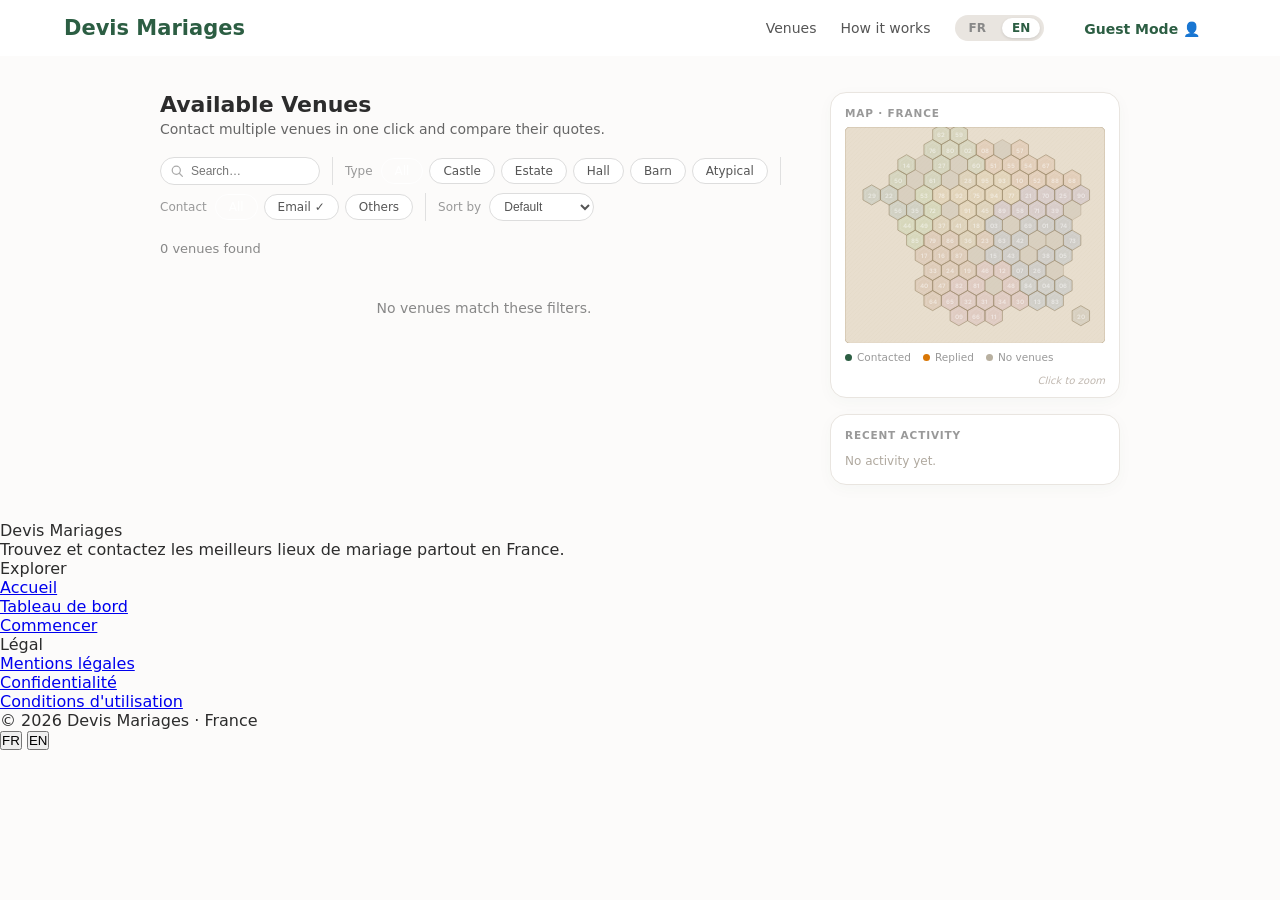
==== commit ad29c8e6: "Add legal pages routing, broaden region copy to France, fix footer - Register /legal, /privacy, /ter" ====
--- a/frontend/index.html
+++ b/frontend/index.html
@@ -7,7 +7,7 @@
   <link rel="preconnect" href="https://fonts.googleapis.com">
   <link rel="preconnect" href="https://fonts.gstatic.com" crossorigin>
   <link href="https://fonts.googleapis.com/css2?family=Fraunces:ital,opsz,wght@0,9..144,300..600;1,9..144,300..500&family=DM+Sans:opsz,wght@9..40,300..600&display=swap" rel="stylesheet">
-  <link rel="stylesheet" href="/theme.css">
+  <link rel="stylesheet" href="/theme.css?v=3">
   <style>
     * { box-sizing: border-box; margin: 0; padding: 0; }
     body { font-family: var(--font-body); background: var(--cream); color: var(--ink); }
@@ -59,7 +59,7 @@
     .mode-toggle span.active-int  { background: #fff; color: var(--green); box-shadow: 0 1px 3px rgba(0,0,0,0.12); }
 
     /* ── Container ── */
-    .container { width: 75%; margin: 36px auto; }
+    .container { width: 75%; max-width: 1400px; margin: 36px auto; }
     h1 { font-size: 22px; margin-bottom: 4px; }
     p.sub { color: #666; font-size: 14px; margin-bottom: 20px; }
 
@@ -793,6 +793,45 @@
       background: #f1efe9; color: #888; border-color: #ddd; cursor: default;
     }
     .tier-cta.is-manage { background: #fff; color: #2c5e43; }
+
+    /* ── Responsive layout ── */
+
+    /* Tighten container on medium-large screens */
+    @media (max-width: 1100px) {
+      .container { width: 92%; }
+      .nav-links { gap: 14px; }
+    }
+
+    /* Tablet: stack sidebar below main, show map + activity side-by-side */
+    @media (max-width: 900px) {
+      .container { width: 96%; margin: 24px auto; }
+      .nav-links { gap: 10px; }
+      .dashboard-layout { flex-direction: column; align-items: stretch; }
+      .sidebar {
+        width: 100%;
+        position: static;
+        flex-direction: row;
+        flex-wrap: wrap;
+        gap: 14px;
+      }
+      .sidebar > * { flex: 1; min-width: 240px; }
+    }
+
+    /* Mobile: stack sidebar cards, stack form rows, hide secondary nav */
+    @media (max-width: 640px) {
+      .container { width: 95%; margin: 16px auto; }
+      nav { padding: 0 3%; }
+      .nav-links { gap: 8px; }
+      nav [data-i18n="nav_how"] { display: none; }
+      .sidebar { flex-direction: column; }
+      .form-row { flex-direction: column; gap: 0; }
+    }
+
+    /* Small phones: hide secondary nav links, reduce padding */
+    @media (max-width: 440px) {
+      nav [data-i18n="nav_venues"] { display: none; }
+      nav { padding: 0 3%; }
+    }
   </style>
 </head>
 <body>
@@ -1295,6 +1334,16 @@
         checkout_success: "Abonnement activé. Merci !",
         checkout_canceled: "Paiement annulé.",
         billing_err: "Erreur lors de l'ouverture de la facturation",
+        footer_tagline:     "Trouvez et contactez les meilleurs lieux de mariage partout en France.",
+        footer_nav_title:   "Explorer",
+        footer_nav_home:    "Accueil",
+        footer_nav_dashboard: "Tableau de bord",
+        footer_nav_start:   "Commencer",
+        footer_legal_title: "Légal",
+        footer_legal_mentions: "Mentions légales",
+        footer_legal_privacy: "Confidentialité",
+        footer_legal_terms: "Conditions d'utilisation",
+        footer_copy:        "© 2026 Devis Mariages · France",
       },
       en: {
         page_title: "Wedding Quotes",
@@ -1455,6 +1504,16 @@
         checkout_success: "Subscription activated. Thank you!",
         checkout_canceled: "Payment canceled.",
         billing_err: "Error opening billing",
+        footer_tagline:     "Find and contact the best wedding venues across France.",
+        footer_nav_title:   "Explore",
+        footer_nav_home:    "Home",
+        footer_nav_dashboard: "Dashboard",
+        footer_nav_start:   "Get Started",
+        footer_legal_title: "Legal",
+        footer_legal_mentions: "Legal Notice",
+        footer_legal_privacy: "Privacy Policy",
+        footer_legal_terms: "Terms of Service",
+        footer_copy:        "© 2026 Devis Mariages · France",
       }
     };
 
@@ -1499,9 +1558,13 @@
       if (!TRANSLATIONS[lang]) return;
       currentLang = lang;
       
-      // Update toggle UI
+      // Update toggle UI (nav + footer)
       document.getElementById("lang-fr").className = lang === "fr" ? "active-lang" : "";
       document.getElementById("lang-en").className = lang === "en" ? "active-lang" : "";
+      const flFr = document.getElementById("fl-fr");
+      const flEn = document.getElementById("fl-en");
+      if (flFr) flFr.classList.toggle("active", lang === "fr");
+      if (flEn) flEn.classList.toggle("active", lang === "en");
 
       // Translate text content
       document.querySelectorAll("[data-i18n]").forEach(el => {
@@ -3109,5 +3172,38 @@
     loadMode();
     init();
   </script>
+
+<!-- ─── FOOTER ─────────────────────────────────────────────── -->
+<footer class="site-footer">
+  <div class="footer-inner">
+    <div class="footer-brand">
+      <p class="footer-brand-name">Devis Mariages</p>
+      <p class="footer-brand-tagline" data-i18n="footer_tagline">Trouvez et contactez les meilleurs lieux de mariage partout en France.</p>
+    </div>
+    <div>
+      <p class="footer-col-title" data-i18n="footer_nav_title">Explorer</p>
+      <ul class="footer-links">
+        <li><a href="/" data-i18n="footer_nav_home">Accueil</a></li>
+        <li><a href="/dashboard" data-i18n="footer_nav_dashboard">Tableau de bord</a></li>
+        <li><a href="/onboarding.html" data-i18n="footer_nav_start">Commencer</a></li>
+      </ul>
+    </div>
+    <div>
+      <p class="footer-col-title" data-i18n="footer_legal_title">Légal</p>
+      <ul class="footer-links">
+        <li><a href="/legal" data-i18n="footer_legal_mentions">Mentions légales</a></li>
+        <li><a href="/privacy" data-i18n="footer_legal_privacy">Confidentialité</a></li>
+        <li><a href="/terms" data-i18n="footer_legal_terms">Conditions d'utilisation</a></li>
+      </ul>
+    </div>
+  </div>
+  <div class="footer-bottom">
+    <span class="footer-copy" data-i18n="footer_copy">© 2026 Devis Mariages · France</span>
+    <div class="footer-lang">
+      <button onclick="setLanguage('fr')" id="fl-fr">FR</button>
+      <button onclick="setLanguage('en')" id="fl-en">EN</button>
+    </div>
+  </div>
+</footer>
 </body>
 </html>
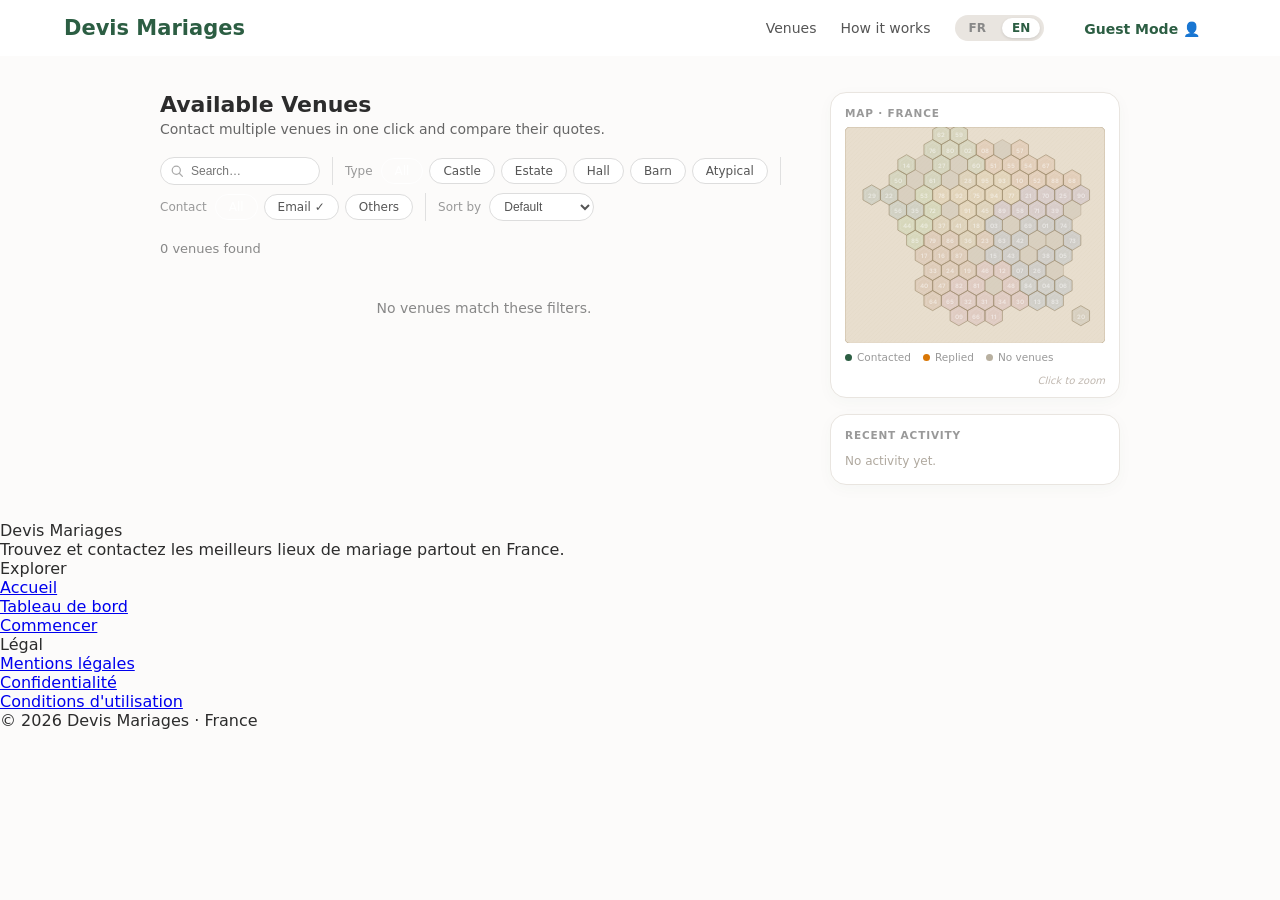
==== commit 040dd691: "Load Cormorant Garamond font, drop redundant footer language toggle - Add Cormorant Garamond (incl. " ====
--- a/frontend/index.html
+++ b/frontend/index.html
@@ -6,7 +6,7 @@
   <title>Devis Mariages</title>
   <link rel="preconnect" href="https://fonts.googleapis.com">
   <link rel="preconnect" href="https://fonts.gstatic.com" crossorigin>
-  <link href="https://fonts.googleapis.com/css2?family=Fraunces:ital,opsz,wght@0,9..144,300..600;1,9..144,300..500&family=DM+Sans:opsz,wght@9..40,300..600&display=swap" rel="stylesheet">
+  <link href="https://fonts.googleapis.com/css2?family=Fraunces:ital,opsz,wght@0,9..144,300..600;1,9..144,300..500&family=Cormorant+Garamond:ital,wght@0,500;0,600;0,700;1,500;1,600;1,700&family=DM+Sans:opsz,wght@9..40,300..600&display=swap" rel="stylesheet">
   <link rel="stylesheet" href="/theme.css?v=3">
   <style>
     * { box-sizing: border-box; margin: 0; padding: 0; }
@@ -3199,10 +3199,6 @@
   </div>
   <div class="footer-bottom">
     <span class="footer-copy" data-i18n="footer_copy">© 2026 Devis Mariages · France</span>
-    <div class="footer-lang">
-      <button onclick="setLanguage('fr')" id="fl-fr">FR</button>
-      <button onclick="setLanguage('en')" id="fl-en">EN</button>
-    </div>
   </div>
 </footer>
 </body>
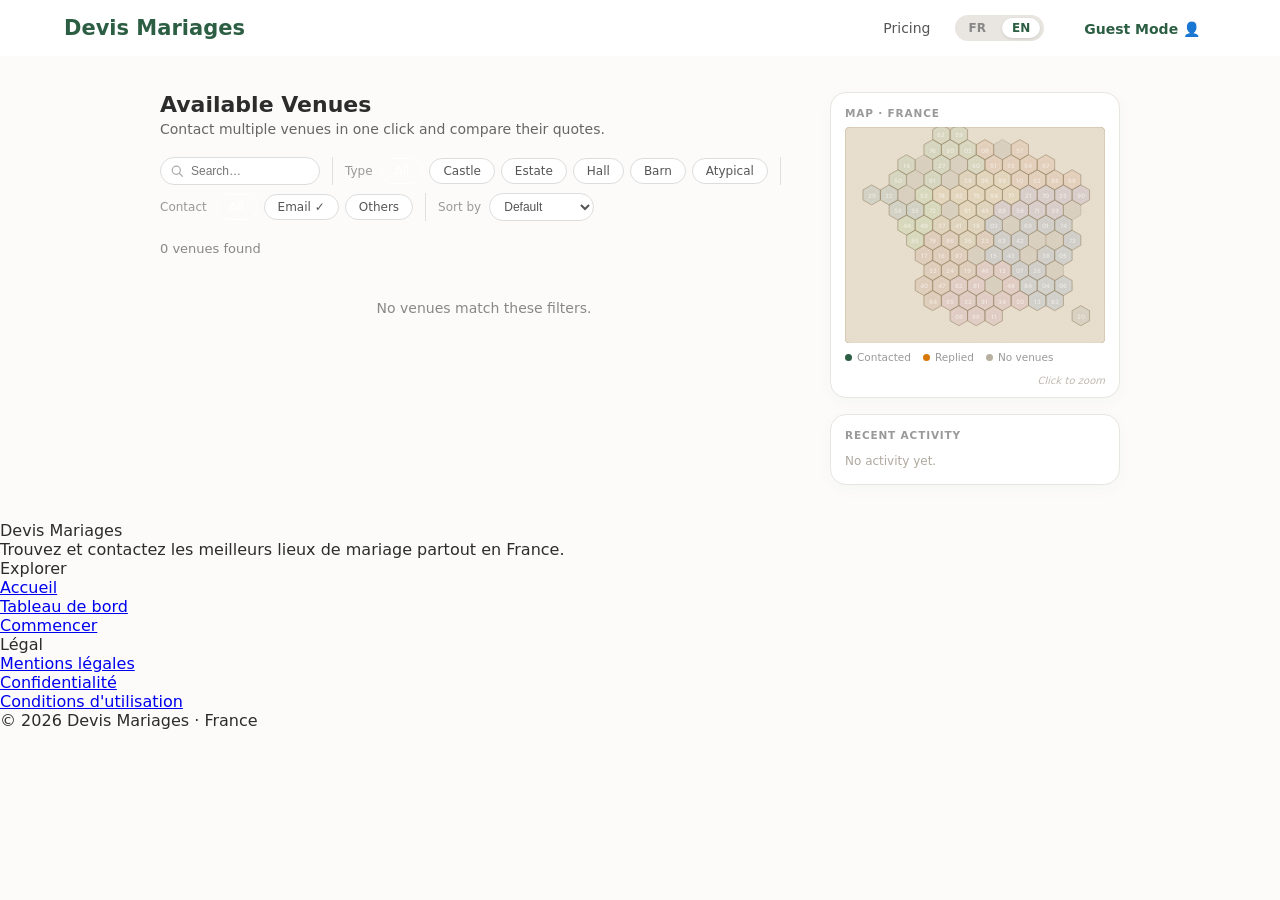
==== commit 3d467164: "Conciergerie inbox UI, pricing page, settings page Build the frontend for roadmap #4 and tidy accoun" ====
--- a/frontend/index.html
+++ b/frontend/index.html
@@ -794,6 +794,69 @@
     }
     .tier-cta.is-manage { background: #fff; color: #2c5e43; }
 
+    /* ── Conciergerie inbox modal ── */
+    .inbox-card { max-width: 860px; width: 92%; height: 78vh; display: flex; flex-direction: column; }
+    .inbox-body { display: flex; flex: 1; min-height: 0; border-top: 1px solid #eee; }
+    .inbox-list {
+      width: 38%; min-width: 220px; border-right: 1px solid #eee; overflow-y: auto;
+      background: #faf9f6;
+    }
+    .inbox-thread { flex: 1; display: flex; flex-direction: column; min-width: 0; }
+    .inbox-empty {
+      display: flex; align-items: center; justify-content: center; text-align: center;
+      height: 100%; color: #999; font-size: 13px; padding: 24px;
+    }
+    .inbox-li {
+      padding: 12px 16px; border-bottom: 1px solid #efece6; cursor: pointer;
+      transition: background 0.15s;
+    }
+    .inbox-li:hover { background: #f2efe9; }
+    .inbox-li.active { background: #fff; border-left: 3px solid #2c5e43; padding-left: 13px; }
+    .inbox-li-top { display: flex; justify-content: space-between; align-items: baseline; gap: 8px; }
+    .inbox-li-venue { font-weight: 700; font-size: 13px; color: #2c3a30; overflow: hidden; text-overflow: ellipsis; white-space: nowrap; }
+    .inbox-li-time { font-size: 10.5px; color: #aaa; flex-shrink: 0; }
+    .inbox-li-snippet { font-size: 12px; color: #888; margin-top: 3px; overflow: hidden; text-overflow: ellipsis; white-space: nowrap; }
+    .inbox-li-unread { width: 7px; height: 7px; border-radius: 50%; background: #2c5e43; display: inline-block; margin-left: 6px; }
+    .inbox-thread-header {
+      padding: 12px 18px; border-bottom: 1px solid #eee; display: flex;
+      justify-content: space-between; align-items: center; gap: 10px;
+    }
+    .inbox-thread-venue { font-weight: 700; font-size: 14px; color: #2c3a30; }
+    .inbox-thread-venue small { display: block; font-weight: 500; font-size: 11.5px; color: #999; margin-top: 2px; }
+    .inbox-msgs { flex: 1; overflow-y: auto; padding: 16px 18px; background: #f7f5f1; }
+    .inbox-msg { max-width: 78%; margin-bottom: 12px; }
+    .inbox-msg.out { margin-left: auto; }
+    .inbox-bubble {
+      padding: 9px 13px; border-radius: 12px; font-size: 13px; line-height: 1.45;
+      white-space: pre-wrap; word-wrap: break-word;
+    }
+    .inbox-msg.out .inbox-bubble { background: #2c5e43; color: #fff; border-bottom-right-radius: 4px; }
+    .inbox-msg.in .inbox-bubble { background: #fff; color: #333; border: 1px solid #e6e2da; border-bottom-left-radius: 4px; }
+    .inbox-msg-meta { font-size: 10.5px; color: #aaa; margin-top: 3px; padding: 0 4px; }
+    .inbox-msg.out .inbox-msg-meta { text-align: right; }
+    .inbox-composer { border-top: 1px solid #eee; padding: 12px 16px; display: flex; gap: 10px; align-items: flex-end; }
+    .inbox-composer textarea {
+      flex: 1; resize: none; border: 1px solid #ddd; border-radius: 10px; padding: 10px 12px;
+      font-family: inherit; font-size: 13px; max-height: 120px; min-height: 42px;
+    }
+    .inbox-composer textarea:focus { outline: none; border-color: #2c5e43; }
+    .inbox-send-btn {
+      background: #2c5e43; color: #fff; border: none; border-radius: 10px; padding: 0 18px;
+      height: 42px; font-weight: 700; font-size: 13px; cursor: pointer; flex-shrink: 0;
+    }
+    .inbox-send-btn:hover { background: #224933; }
+    .inbox-send-btn:disabled { opacity: 0.5; cursor: default; }
+    .inbox-dev-bar { padding: 8px 16px; background: #fff7e6; border-top: 1px dashed #e0c97a; font-size: 11.5px; }
+    .inbox-dev-bar button {
+      margin-left: 8px; background: #d8b24a; color: #3a2e08; border: none; border-radius: 6px;
+      padding: 4px 10px; font-weight: 700; font-size: 11px; cursor: pointer;
+    }
+    .inbox-thread-placeholder { display: flex; align-items: center; justify-content: center; height: 100%; color: #bbb; font-size: 13px; }
+    @media (max-width: 640px) {
+      .inbox-card { height: 88vh; }
+      .inbox-list { width: 42%; min-width: 140px; }
+    }
+
     /* ── Responsive layout ── */
 
     /* Tighten container on medium-large screens */
@@ -839,8 +902,7 @@
   <nav>
     <a class="nav-logo" href="/">Devis Mariages</a>
     <div class="nav-links">
-      <a href="#" data-i18n="nav_venues">Nos lieux</a>
-      <a href="#" data-i18n="nav_how">Comment ça marche</a>
+      <a href="/pricing" data-i18n="nav_pricing">Tarifs</a>
       <div class="mode-toggle hidden" id="admin-mode-toggle">
         <span id="mode-dev" onclick="setMode('dev')">DEV</span>
         <span id="mode-int" onclick="setMode('int')">INT</span>
@@ -858,7 +920,11 @@
             <span class="user-menu-plan" id="menu-plan"></span>
           </div>
           <div class="user-menu-body">
-            <button class="user-menu-item" onclick="openSettingsModal()">
+            <button class="user-menu-item" onclick="openInboxModal()">
+              <span class="user-menu-ico">✉</span><span data-i18n="menu_inbox">Messagerie</span>
+              <span id="menu-inbox-badge" class="user-menu-plan hidden" style="margin-left:auto;background:#2c5e43;color:#fff"></span>
+            </button>
+            <button class="user-menu-item" onclick="window.location.href='/settings'">
               <span class="user-menu-ico">⚙</span><span data-i18n="menu_settings">Paramètres</span>
             </button>
             <button class="user-menu-item danger" onclick="logout()">
@@ -1024,37 +1090,27 @@
     </div>
   </div>
 
-  <!-- Pricing / tiers modal -->
-  <!-- Account settings modal -->
-  <div id="settings-modal" class="modal-overlay hidden">
-    <div class="modal-card" style="max-width:440px">
+  <!-- Account settings now live on the dedicated /settings page. -->
+
+  <!-- Conciergerie inbox modal -->
+  <div id="inbox-modal" class="modal-overlay hidden">
+    <div class="modal-card inbox-card">
       <div class="modal-header">
-        <h3 data-i18n="settings_title">Paramètres du compte</h3>
-        <button class="modal-close" onclick="closeSettingsModal()">&times;</button>
+        <h3 data-i18n="inbox_title">Messagerie conciergerie</h3>
+        <button class="modal-close" onclick="closeInboxModal()">&times;</button>
       </div>
-      <div class="settings-row">
-        <span class="settings-label" data-i18n="settings_name_label">Nom</span>
-        <span class="settings-value" id="settings-name"></span>
+      <div class="inbox-dev-bar hidden" id="inbox-dev-bar">
+        <span data-i18n="inbox_dev_hint">Mode DEV — simuler une réponse du lieu :</span>
+        <button onclick="simulateInboundReply()" data-i18n="inbox_dev_btn">Simuler une réponse</button>
       </div>
-      <div class="settings-row">
-        <span class="settings-label" data-i18n="settings_email_label">Email</span>
-        <span class="settings-value" id="settings-email"></span>
+      <div class="inbox-body">
+        <div class="inbox-list" id="inbox-list"></div>
+        <div class="inbox-thread" id="inbox-thread">
+          <div class="inbox-thread-placeholder" id="inbox-thread-placeholder" data-i18n="inbox_select_hint">
+            Sélectionnez une conversation
+          </div>
+        </div>
       </div>
-      <div class="settings-row">
-        <span class="settings-label" data-i18n="settings_plan_label">Forfait</span>
-        <span style="display:flex;align-items:center;gap:10px">
-          <span class="settings-value" id="settings-plan"></span>
-          <button class="settings-manage-btn" onclick="closeSettingsModal(); openPricingModal();" data-i18n="settings_manage">Gérer</button>
-        </span>
-      </div>
-      <div class="settings-row">
-        <span class="settings-label" data-i18n="settings_language_label">Langue</span>
-        <span class="settings-lang">
-          <span id="settings-lang-fr" onclick="setLanguage('fr'); renderSettingsModal();">FR</span>
-          <span id="settings-lang-en" onclick="setLanguage('en'); renderSettingsModal();">EN</span>
-        </span>
-      </div>
-      <a class="settings-reset" onclick="closeSettingsModal(); resetProfile();" data-i18n="settings_reset">Réinitialiser le profil</a>
     </div>
   </div>
 
@@ -1179,10 +1235,26 @@
         page_title: "Devis Mariages",
         nav_venues: "Nos lieux",
         nav_how: "Comment ça marche",
+        nav_pricing: "Tarifs",
         nav_guest: "Mode Invité",
         nav_hello: "Bonjour",
         menu_settings: "Paramètres",
         menu_logout: "Déconnexion",
+        menu_inbox: "Messagerie",
+        inbox_title: "Messagerie conciergerie",
+        inbox_select_hint: "Sélectionnez une conversation",
+        inbox_empty: "Aucune conversation pour l'instant. Vos échanges avec les lieux apparaîtront ici.",
+        inbox_load_error: "Impossible de charger la messagerie.",
+        inbox_composer_placeholder: "Écrivez votre réponse…",
+        inbox_send: "Envoyer",
+        inbox_sending: "Envoi…",
+        inbox_reply_error: "L'envoi de la réponse a échoué.",
+        inbox_msg_you: "Vous",
+        inbox_msg_venue: "Le lieu",
+        inbox_venue_unknown: "Lieu",
+        inbox_dev_hint: "Mode DEV — simuler une réponse du lieu :",
+        inbox_dev_btn: "Simuler une réponse",
+        inbox_dev_no_thread: "Ouvrez d'abord une conversation à simuler.",
         settings_title: "Paramètres du compte",
         settings_name_label: "Nom",
         settings_email_label: "Email",
@@ -1349,10 +1421,26 @@
         page_title: "Wedding Quotes",
         nav_venues: "Venues",
         nav_how: "How it works",
+        nav_pricing: "Pricing",
         nav_guest: "Guest Mode",
         nav_hello: "Hello",
         menu_settings: "Settings",
         menu_logout: "Log out",
+        menu_inbox: "Inbox",
+        inbox_title: "Concierge inbox",
+        inbox_select_hint: "Select a conversation",
+        inbox_empty: "No conversations yet. Your exchanges with venues will show up here.",
+        inbox_load_error: "Could not load the inbox.",
+        inbox_composer_placeholder: "Write your reply…",
+        inbox_send: "Send",
+        inbox_sending: "Sending…",
+        inbox_reply_error: "Failed to send the reply.",
+        inbox_msg_you: "You",
+        inbox_msg_venue: "Venue",
+        inbox_venue_unknown: "Venue",
+        inbox_dev_hint: "DEV mode — simulate a venue reply:",
+        inbox_dev_btn: "Simulate a reply",
+        inbox_dev_no_thread: "Open a conversation to simulate first.",
         settings_title: "Account settings",
         settings_name_label: "Name",
         settings_email_label: "Email",
@@ -2332,25 +2420,195 @@
       window.location.href = "/";
     }
 
-    function openSettingsModal() {
+    // ── Conciergerie inbox ────────────────────────────────────────────────────
+    let inboxThreadId = null;        // currently open conversation id
+    let inboxThread = null;          // {conversation, messages} of the open thread
+
+    function escapeHtml(s) {
+      return String(s == null ? "" : s)
+        .replace(/&/g, "&amp;").replace(/</g, "&lt;").replace(/>/g, "&gt;")
+        .replace(/"/g, "&quot;").replace(/'/g, "&#39;");
+    }
+
+    // Compact relative time, bilingual ("il y a 3 h" / "3h ago").
+    function inboxRelTime(iso) {
+      if (!iso) return "";
+      const then = new Date(iso).getTime();
+      if (isNaN(then)) return "";
+      const s = Math.max(0, (Date.now() - then) / 1000);
+      const en = currentLang === "en";
+      if (s < 60) return en ? "now" : "à l'instant";
+      const m = Math.floor(s / 60);
+      if (m < 60) return en ? `${m}m ago` : `il y a ${m} min`;
+      const h = Math.floor(m / 60);
+      if (h < 24) return en ? `${h}h ago` : `il y a ${h} h`;
+      const d = Math.floor(h / 24);
+      if (d < 30) return en ? `${d}d ago` : `il y a ${d} j`;
+      return new Date(iso).toLocaleDateString(en ? "en-GB" : "fr-FR");
+    }
+
+    function openInboxModal() {
       closeUserMenu();
-      renderSettingsModal();
-      document.getElementById("settings-modal").classList.remove("hidden");
-    }
-
-    function closeSettingsModal() {
-      document.getElementById("settings-modal").classList.add("hidden");
-    }
-
-    function renderSettingsModal() {
-      if (!userProfile) return;
-      document.getElementById("settings-name").textContent = userProfile.name || "";
-      document.getElementById("settings-email").textContent = userProfile.email || "";
-      const plan = userProfile.plan || "free";
-      document.getElementById("settings-plan").textContent = PLAN_NAMES()[plan] || PLAN_NAMES().free;
-      document.getElementById("settings-lang-fr").classList.toggle("active", currentLang === "fr");
-      document.getElementById("settings-lang-en").classList.toggle("active", currentLang === "en");
-    }
+      // Dev simulate bar is supervisor-only (mirrors the DEV/INT mode toggle).
+      document.getElementById("inbox-dev-bar").classList.toggle(
+        "hidden", !(userProfile && userProfile.is_admin)
+      );
+      document.getElementById("inbox-modal").classList.remove("hidden");
+      loadInbox();
+    }
+
+    function closeInboxModal() {
+      document.getElementById("inbox-modal").classList.add("hidden");
+    }
+
+    async function loadInbox() {
+      const t = TRANSLATIONS[currentLang];
+      const listEl = document.getElementById("inbox-list");
+      listEl.innerHTML = "";
+      try {
+        const res = await authFetch("/api/inbox");
+        if (!res.ok) throw new Error(res.status);
+        const data = await res.json();
+        renderInboxList(data.conversations || []);
+      } catch (err) {
+        if (err.message === "session_expired") return;
+        listEl.innerHTML = `<div class="inbox-empty">${t.inbox_load_error}</div>`;
+      }
+    }
+
+    function renderInboxList(convos) {
+      const t = TRANSLATIONS[currentLang];
+      const listEl = document.getElementById("inbox-list");
+      updateInboxBadge(convos.length);
+      if (!convos.length) {
+        listEl.innerHTML = `<div class="inbox-empty">${t.inbox_empty}</div>`;
+        return;
+      }
+      listEl.innerHTML = convos.map(c => `
+        <div class="inbox-li ${c.id === inboxThreadId ? "active" : ""}" data-id="${c.id}">
+          <div class="inbox-li-top">
+            <span class="inbox-li-venue">${escapeHtml(c.venue_name || t.inbox_venue_unknown)}</span>
+            <span class="inbox-li-time">${inboxRelTime(c.last_message_at)}</span>
+          </div>
+          <div class="inbox-li-snippet">${escapeHtml(c.venue_email || "")}</div>
+        </div>`).join("");
+      listEl.querySelectorAll(".inbox-li").forEach(li => {
+        li.addEventListener("click", () => openInboxThread(Number(li.dataset.id)));
+      });
+    }
+
+    function updateInboxBadge(n) {
+      const badge = document.getElementById("menu-inbox-badge");
+      if (!badge) return;
+      badge.textContent = n > 0 ? String(n) : "";
+      badge.classList.toggle("hidden", !n);
+    }
+
+    async function openInboxThread(id) {
+      const t = TRANSLATIONS[currentLang];
+      inboxThreadId = id;
+      // reflect selection in the list
+      document.querySelectorAll(".inbox-li").forEach(li =>
+        li.classList.toggle("active", Number(li.dataset.id) === id));
+      const pane = document.getElementById("inbox-thread");
+      try {
+        const res = await authFetch(`/api/inbox/${id}`);
+        if (!res.ok) throw new Error(res.status);
+        inboxThread = await res.json();
+        renderInboxThread();
+      } catch (err) {
+        if (err.message === "session_expired") return;
+        pane.innerHTML = `<div class="inbox-thread-placeholder">${t.inbox_load_error}</div>`;
+      }
+    }
+
+    function renderInboxThread() {
+      const t = TRANSLATIONS[currentLang];
+      const pane = document.getElementById("inbox-thread");
+      if (!inboxThread) return;
+      const c = inboxThread.conversation;
+      const msgs = inboxThread.messages || [];
+      const bubbles = msgs.map(m => {
+        const out = m.direction === "out";
+        const who = out ? t.inbox_msg_you : t.inbox_msg_venue;
+        const text = m.body_text || stripHtmlToText(m.body_html) || "";
+        return `<div class="inbox-msg ${out ? "out" : "in"}">
+            <div class="inbox-bubble">${escapeHtml(text)}</div>
+            <div class="inbox-msg-meta">${who} · ${inboxRelTime(m.received_at)}</div>
+          </div>`;
+      }).join("");
+      pane.innerHTML = `
+        <div class="inbox-thread-header">
+          <div class="inbox-thread-venue">${escapeHtml(c.venue_name || t.inbox_venue_unknown)}
+            <small>${escapeHtml(c.venue_email || "")}</small>
+          </div>
+        </div>
+        <div class="inbox-msgs" id="inbox-msgs">${bubbles}</div>
+        <div class="inbox-composer">
+          <textarea id="inbox-reply-text" rows="1" placeholder="${t.inbox_composer_placeholder}"
+            oninput="autoGrowReply(this)"></textarea>
+          <button class="inbox-send-btn" id="inbox-send-btn" onclick="sendInboxReply()">${t.inbox_send}</button>
+        </div>`;
+      const msgsEl = document.getElementById("inbox-msgs");
+      msgsEl.scrollTop = msgsEl.scrollHeight;
+    }
+
+    // Plain-text fallback when an inbound message only carried HTML.
+    function stripHtmlToText(html) {
+      if (!html) return "";
+      const tmp = document.createElement("div");
+      tmp.innerHTML = html;
+      return (tmp.textContent || tmp.innerText || "").trim();
+    }
+
+    function autoGrowReply(el) {
+      el.style.height = "auto";
+      el.style.height = Math.min(120, el.scrollHeight) + "px";
+    }
+
+    async function sendInboxReply() {
+      const t = TRANSLATIONS[currentLang];
+      const ta = document.getElementById("inbox-reply-text");
+      const btn = document.getElementById("inbox-send-btn");
+      const text = (ta.value || "").trim();
+      if (!text || !inboxThreadId) return;
+      // Plain text → minimal HTML body (escaped, newlines preserved).
+      const html = escapeHtml(text).replace(/\n/g, "<br>");
+      btn.disabled = true; btn.textContent = t.inbox_sending;
+      try {
+        const res = await authFetch(`/api/inbox/${inboxThreadId}/reply`, {
+          method: "POST",
+          body: JSON.stringify({ body_html: html, body_text: text }),
+        });
+        if (!res.ok) throw new Error(res.status);
+        ta.value = "";
+        await openInboxThread(inboxThreadId);   // refresh thread with the new message
+        loadInbox();                            // bump its position/time in the list
+      } catch (err) {
+        if (err.message === "session_expired") return;
+        alert(t.inbox_reply_error);
+      } finally {
+        btn.disabled = false; btn.textContent = t.inbox_send;
+      }
+    }
+
+    // Dev-only: inject a fake venue reply into the open thread (backend gates to DEV).
+    async function simulateInboundReply() {
+      const t = TRANSLATIONS[currentLang];
+      if (!inboxThread || !inboxThread.conversation) { alert(t.inbox_dev_no_thread); return; }
+      try {
+        const res = await authFetch("/api/inbox/_simulate", {
+          method: "POST",
+          body: JSON.stringify({ reply_token: inboxThread.conversation.reply_token }),
+        });
+        if (!res.ok) { alert((await res.json().catch(() => ({}))).detail || res.status); return; }
+        await openInboxThread(inboxThreadId);
+        loadInbox();
+      } catch (err) {
+        if (err.message !== "session_expired") alert(t.inbox_reply_error);
+      }
+    }
+
 
     // Close the account dropdown when clicking anywhere outside it.
     document.addEventListener("click", e => {
@@ -2375,8 +2633,8 @@
       } else {
         document.getElementById("user-display").textContent = `${guestText} 👤`;
       }
-      // Language lives in the settings modal for logged-in users; guests keep the
-      // navbar toggle since they have no account menu to reach it.
+      // Logged-in users change language on the /settings page (and the account
+      // menu); guests keep the navbar toggle since they have no account menu.
       document.getElementById("lang-toggle").classList.toggle("hidden", !!userProfile);
       renderPlanUI();
 
@@ -2733,6 +2991,16 @@
       } else if (status === "cancel") {
         alert(t.checkout_canceled);
       }
+    }
+
+    // Opens the pricing modal when redirected from the pricing page with
+    // ?upgrade=plus|conciergerie. Guests are sent to sign up instead.
+    function handleUpgradeParam() {
+      const want = new URLSearchParams(window.location.search).get("upgrade");
+      if (!want) return;
+      history.replaceState(null, "", window.location.pathname);
+      if (isGuest || !userProfile) { promptSignup(); return; }
+      openPricingModal();
     }
 
     // Records a successful outreach action: stamps contact time, advances status
@@ -3155,6 +3423,10 @@
       // Surface the result of a Stripe Checkout redirect (?checkout=success|cancel)
       handleCheckoutReturn();
 
+      // Arriving from the pricing page (?upgrade=plus|conciergerie): open the
+      // pricing modal so the visitor can complete the upgrade.
+      handleUpgradeParam();
+
       try {
         allVenues = await fetch("/api/venues").then(r => {
           if (!r.ok) throw new Error(r.status);
